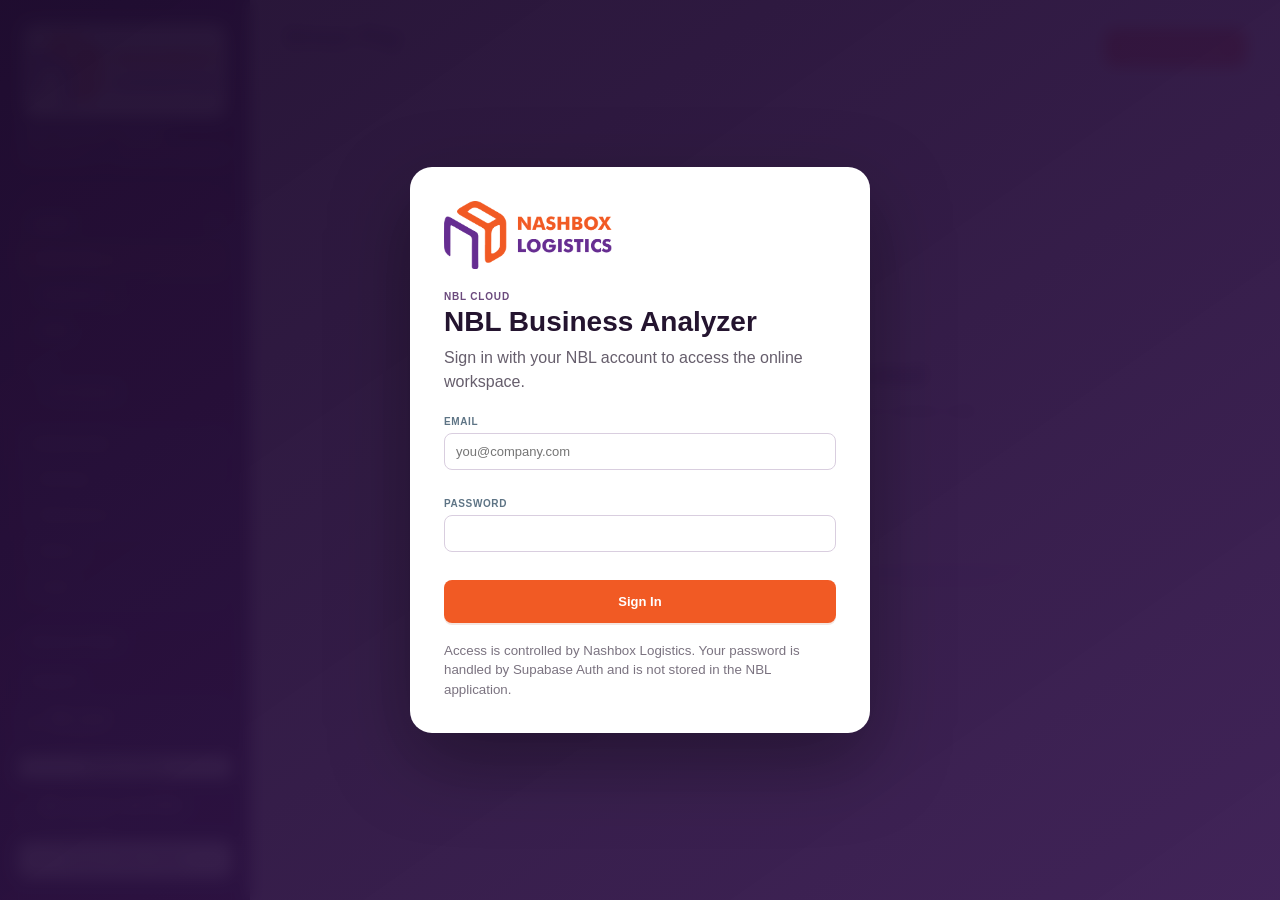
==== NBL Business Analyzer.app/Contents/Resources/App/index.html @ 0700deb2 "Initial NBL online build" ====
<!doctype html>
<html lang="en">
<head>
  <meta charset="utf-8" />
  <meta name="viewport" content="width=device-width, initial-scale=1" />
  <title>NBL Business Analyzer</title>
  <meta name="theme-color" content="#35164E" />
  <link rel="icon" type="image/png" href="assets/nbl-favicon.png?v=64" />
  <link rel="stylesheet" href="styles.css?v=77" />
</head>
<body>

  <div class="cloud-login-overlay" id="cloudLoginOverlay">
    <div class="cloud-login-card">
      <img class="cloud-login-logo" src="assets/nashbox-logistics-logo.png?v=45" alt="Nashbox Logistics">
      <span class="eyebrow">NBL Cloud</span>
      <h1>NBL Business Analyzer</h1>
      <p>Sign in with your NBL account to access the online workspace.</p>
      <form id="cloudLoginForm">
        <div class="form-field"><label>Email</label><input id="cloudLoginEmail" type="email" autocomplete="username" required placeholder="you@company.com"></div>
        <div class="form-field"><label>Password</label><input id="cloudLoginPassword" type="password" autocomplete="current-password" required></div>
        <div class="cloud-login-error hidden" id="cloudLoginError"></div>
        <button class="button primary big full" id="cloudLoginBtn" type="submit">Sign In</button>
      </form>
      <small>Access is controlled by Nashbox Logistics. Your password is handled by Supabase Auth and is not stored in the NBL application.</small>
    </div>
  </div>
  <div class="app-shell">
    <aside class="sidebar">
      <div class="brand">
        <img class="nbl-logo" src="assets/nashbox-logistics-logo.png?v=45" alt="Nashbox Logistics">
        <div class="app-name">NBL Business Analyzer</div>
        <div class="app-version">Version 77 &bull; Online Bridge</div>
      </div>
      <nav class="sidebar-nav">
        <div class="nav-group" data-nav-group="admin">
          <button type="button" class="nav-group-toggle" aria-expanded="true"><span class="nav-group-title">Admin</span><span class="nav-group-chevron" aria-hidden="true">▾</span></button>
          <div class="nav-group-items">
            <button class="nav-btn nav-btn-child active protected-nav" data-screen="drivers">Driver Pay <em class="nav-lock">🔒</em></button>
            <button class="nav-btn nav-btn-child protected-nav" data-screen="summary">Settlement <em class="nav-lock">🔒</em></button>
            <button class="nav-btn nav-btn-child" data-screen="ivmr">IVMR</button>
            <div class="nav-subgroup">
              <div class="nav-subgroup-label">HR</div>
              <button class="nav-btn nav-btn-grandchild" data-screen="hr">Recruitment</button>
            </div>
          </div>
        </div>

        <div class="nav-group" data-nav-group="operations">
          <button type="button" class="nav-group-toggle" aria-expanded="true"><span class="nav-group-title">Operations</span><span class="nav-group-chevron" aria-hidden="true">▾</span></button>
          <div class="nav-group-items">
            <button class="nav-btn nav-btn-child" data-screen="meetings">Meetings</button>
            <button class="nav-btn nav-btn-child" data-screen="maintenance">Maintenance</button>
            <button class="nav-btn nav-btn-child" data-screen="motive">Motive</button>
            <button class="nav-btn nav-btn-child" data-screen="audit">Audit</button>
          </div>
        </div>

        <div class="nav-standalone">
          <button class="nav-btn" data-screen="revenue">Revenue Finder</button>
          <button class="nav-btn" data-screen="dispatch">Dispatch</button>
        </div>
      </nav>
      <div class="sidebar-bottom">

        <div class="cloud-status" id="cloudStatus"><span class="cloud-dot"></span><div><strong>NBL Cloud</strong><small>Checking session…</small></div></div>
        <button class="primary full" id="cloudSyncBtn" type="button">Cloud Sync</button>
        <button class="secondary full subtle hidden" id="cloudSignOutBtn" type="button">Sign Out</button>
        <div class="folder-status" id="folderStatus"><span class="dot"></span><div><strong>NBL business data folder</strong><small>Not selected</small></div></div>
        <button class="secondary full" id="chooseFolderBtn">Choose Data Folder</button>
        <button class="secondary full subtle" id="refreshFolderBtn" disabled>Refresh Statements</button>
        <div class="finance-lock-status locked" id="financeLockStatus"><span class="lock-dot"></span><div><strong>Finance Access</strong><small>Locked</small></div></div>
        <button class="secondary full finance-lock-btn" id="financeSecurityBtn">Finance Security</button>
      </div>
    </aside>

    <main>
      <header class="topbar">
        <div>
          <h1 id="pageTitle">Driver Pay</h1>
          <p id="fileMeta">Choose your NBL business data folder to begin.</p>
        </div>
        <div class="actions">
          <label class="button primary file-button">Upload Statement<input id="fileInput" type="file" accept=".csv,text/csv" hidden></label>
          <button class="button secondary" id="saveBtn" disabled>Save Report</button>
          <button class="button dark" id="exportBtn" disabled>Export Excel</button>
        </div>
      </header>

      <section class="content">
        <div id="alertArea"></div>
        <div id="emptyState" class="empty-state">
          <div class="upload-icon">↥</div>
          <h2>Connect your NBL workspace</h2>
          <p id="emptyStateText">Sign in to NBL Cloud for the shared online workspace. You can also connect your existing local NBL data folder for migration, backup, and local report storage.</p>
          <div class="empty-actions">
            <button class="button secondary big" id="emptyChooseFolderBtn">Choose Data Folder</button>
            <label class="button primary file-button big">Upload Settlement CSV<input type="file" id="emptyFileInput" accept=".csv,text/csv" hidden></label>
          </div>
        </div>

        <div id="financeLockedState" class="finance-locked-state hidden">
          <div class="finance-lock-card">
            <div class="finance-lock-icon">🔒</div>
            <h2>Finance modules are locked</h2>
            <p>Driver Pay and Settlement require your finance access code or device authentication.</p>
            <button class="button primary big" id="unlockFinanceBtn">Unlock Finance</button>
          </div>
        </div>

        <div id="driversScreen" class="screen hidden">
          <div class="date-selector-bar">
            <div class="selector-field"><label>Pay Date</label><select id="payDateSelect"></select></div>
            <div class="selector-field"><label>Settlement Date</label><select id="driverSettlementDateSelect"></select></div>
            <div class="statement-source"><span>Statement</span><strong id="selectedStatementSource">—</strong></div>
          </div>

          <div class="payroll-toolbar">
            <div>
              <span class="eyebrow">Payroll Configuration</span>
              <h2>Flexible Driver Payroll</h2>
              <p>Each driver can use a day rate, mileage + D&H, or hybrid pay plan. Weekly minimums and pay-period adjustments are applied per driver.</p>
            </div>
            <div class="payroll-toolbar-actions"><button class="button secondary" id="refreshHosWorkDaysBtn" type="button">Refresh Workdays from Motive</button><button class="button secondary" id="managePayProfilesBtn" type="button">Manage Pay Profiles</button><small id="payrollHosStatus" class="payroll-hos-status">Motive HOS workdays not loaded for this pay period.</small></div>
          </div>
          <div class="rate-panel payroll-default-rates dynamic-dh-rate-panel">
            <div class="mileage-default-field"><label>Default pay per mile</label><div class="input-prefix"><span>$</span><input id="mileageRate" type="number" step="0.01" value="0.65"></div></div>
            <div class="dh-mapping-panel">
              <div class="dh-mapping-heading"><div><label>D&amp;H payout mapping</label><p>The app detects the actual D&amp;H values in the selected settlement. Assign the driver payout for each value.</p></div><button class="button secondary" id="saveDhMappingsBtn" type="button">Save D&amp;H Payouts</button></div>
              <div id="dhValueMappings" class="dh-value-mappings"></div>
            </div>
            <input id="singleRate" type="hidden" value="8.00"><input id="doubleRate" type="hidden" value="15.00">
          </div>
          <div class="panel payroll-overview-panel">
            <div class="panel-heading"><div><h2>Driver Payroll</h2><p>Drivers are grouped by pay method. Open or close either group using the dropdown header.</p></div><div class="total-pay"><span>Total Driver Pay</span><strong id="totalDriverPay">$0.00</strong></div></div>
            <div class="payroll-group-list" id="driverPayrollGroups"></div>
          </div>
        </div>

        <div id="summaryScreen" class="screen hidden">
          <div class="settlement-tab-bar" role="tablist" aria-label="Settlement module views">
            <button type="button" class="settlement-tab active" id="settlementSummaryTab" data-settlement-tab="summary">Settlement Summary</button>
            <button type="button" class="settlement-tab" id="settlementAnalysisTab" data-settlement-tab="analysis">Settlement Analysis</button>
          </div>

          <div id="settlementSummaryPanel" class="settlement-subpanel">
            <div class="latest-summary-heading">
              <div>
                <span>Most Recent Settlement</span>
                <h2 id="latestSettlementDate">—</h2>
                <p id="latestStatementSource">—</p>
              </div>
            </div>
            <div class="summary-grid" id="summaryCards"></div>
            <div class="panel latest-detail-panel">
              <div class="panel-heading"><div><h2>Most Recent Statement Metrics</h2><p>Automatically pulled from the newest settlement statement in the Statements folder.</p></div></div>
              <div class="latest-detail-grid" id="latestDetailGrid"></div>
            </div>
            <div class="panel settlement-history-panel">
              <div class="panel-heading"><div><h2>Settlement History</h2><p>All settlement statements currently stored in your NBL business data folder.</p></div><div class="history-count" id="historyCount">0 statements</div></div>
              <div class="table-wrap"><table id="settlementHistoryTable" class="summary-history-table"><thead></thead><tbody></tbody></table></div>
            </div>
          </div>

          <div id="settlementAnalysisPanel" class="settlement-subpanel hidden">
            <div class="settlement-analysis-toolbar">
              <div>
                <span class="eyebrow">Deeper Settlement Analysis</span>
                <h2>Mileage Breakdown</h2>
                <p>Review linehaul miles by tractor domicile and spot miles by client for a selected settlement week.</p>
              </div>
              <div class="selector-field settlement-analysis-date"><label>Settlement Date</label><select id="settlementAnalysisDateSelect"></select></div>
            </div>

            <div class="summary-grid settlement-analysis-cards" id="settlementAnalysisCards"></div>
            <div id="settlementAnalysisNotice" class="settlement-analysis-notice hidden"></div>

            <div class="settlement-analysis-grid">
              <div class="panel settlement-analysis-panel">
                <div class="panel-heading"><div><h2>Linehaul Miles by Domicile</h2><p>Domicile is matched from the tractor master. If a tractor has no master domicile, the settlement domicile/category value is used when available.</p></div><div class="history-count" id="linehaulDomicileCount">0 domiciles</div></div>
                <div id="linehaulDomicileBars" class="analysis-bars"></div>
                <div class="table-wrap"><table id="linehaulDomicileTable" class="analysis-table"><thead></thead><tbody></tbody><tfoot></tfoot></table></div>
              </div>

              <div class="panel settlement-analysis-panel">
                <div class="panel-heading"><div><h2>Spot Miles by Client</h2><p>Spot activity is grouped by the customer/spot name carried in the settlement statement.</p></div><div class="history-count" id="spotClientCount">0 clients</div></div>
                <div id="spotClientBars" class="analysis-bars"></div>
                <div class="table-wrap"><table id="spotClientTable" class="analysis-table"><thead></thead><tbody></tbody><tfoot></tfoot></table></div>
              </div>
            </div>
          </div>
        </div>

        <div id="maintenanceScreen" class="screen hidden">
          <div class="maintenance-toolbar">
            <div>
              <span class="eyebrow">Fleet Maintenance</span>
              <h2>Preventive Maintenance Planner</h2>
              <p>Weekly mileage is calculated from the settlement statements in your data folder. Motive mileage provides the odometer baseline.</p>
            </div>
            <div class="maintenance-actions">
              <label class="button secondary file-button">Import Tractor Spreadsheet<input id="tractorImportInput" type="file" accept=".xlsx,.csv,application/vnd.openxmlformats-officedocument.spreadsheetml.sheet,text/csv" hidden></label>
              <button class="button secondary" id="downloadTractorTemplateBtn">Download Import Template</button>
              <button class="button secondary" id="addTractorBtn">+ Add Tractor</button>
              <button class="button primary" id="recordMaintenanceBtn">Record Maintenance</button>
            </div>
          </div>

          <div class="summary-grid" id="maintenanceCards"></div>

          <div class="panel maintenance-status-panel">
            <div class="panel-heading">
              <div><h2>PM Status by Tractor</h2><p>PM1 interval: 25,000 miles • PM2 interval: 100,000 miles. Overdue equipment is highlighted in red.</p></div>
              <div class="history-count" id="tractorCount">0 tractors</div>
            </div>
            <div class="table-wrap">
              <table id="maintenanceStatusTable" class="maintenance-table"><thead></thead><tbody></tbody></table>
            </div>
          </div>

          <div class="panel maintenance-history-panel">
            <div class="panel-heading">
              <div><h2>Maintenance History</h2><p>PM1, PM2 and other repair work recorded for the fleet.</p></div>
              <div class="selector-field compact"><label>Tractor</label><select id="maintenanceHistoryFilter"><option value="all">All tractors</option></select></div>
            </div>
            <div class="table-wrap">
              <table id="maintenanceHistoryTable" class="maintenance-history-table"><thead></thead><tbody></tbody></table>
            </div>
          </div>

          <div class="panel mmr-panel">
            <div class="panel-heading">
              <div><h2>Monthly Maintenance Record PDFs</h2><p>Generate FedEx U.S. Monthly Maintenance Record (MGBA-355) pages from the tractor and maintenance data entered above.</p></div>
            </div>
            <div class="mmr-controls">
              <div class="form-field"><label>Maintenance Month</label><input id="mmrMonthInput" type="month"></div>
              <div class="form-field"><label>Service Provider Company</label><input id="mmrCompanyInput" value="Nashbox Logistics Inc."></div>
              <div class="form-field"><label>Authorized Officer / Business Contact</label><input id="mmrOfficerInput" placeholder="e.g. Anthony Prather"></div>
              <div class="form-field"><label>Date Completed</label><input id="mmrCompletedDateInput" type="date"></div>
            </div>
            <div class="mmr-actions">
              <button class="button primary" id="generateAllMmrBtn">Generate PDFs by Domicile</button>
              <button class="button secondary" id="downloadLastMmrBtn" disabled>Download Last Generated PDF</button>
              <span class="mmr-note">Creates one separate PDF per domicile, with one MGBA-355 page for each tractor assigned to that domicile. Individual tractor PDFs can also be generated from the PM Status table. Copies are saved under Maintenance/MMR when folder permission is available.</span>
            </div>
          </div>
        </div>

        <div id="meetingsScreen" class="screen hidden">
          <div class="meeting-toolbar">
            <div>
              <span class="eyebrow">Operations Meetings</span>
              <h2>Meeting & Inspection Tracker</h2>
              <p>Track truck inspection issues and management meeting action items in one place.</p>
            </div>
            <div class="meeting-toolbar-actions">
              <button class="button dark" id="exportMeetingsBtn" disabled>Export Meetings Excel</button>
            </div>
          </div>

          <div class="summary-grid" id="meetingCards"></div>

          <div class="panel meeting-panel">
            <div class="panel-heading">
              <div><h2>Truck Inspection Reports</h2><p>Record tractor issues found during inspections and track whether they have been addressed.</p></div>
              <div class="panel-heading-actions">
                <button class="button secondary" id="resetInspectionWidthsBtn" title="Restore the default column widths">Reset Column Widths</button>
                <button class="button primary" id="addInspectionBtn">+ Add Inspection Report</button>
              </div>
            </div>
            <div class="table-wrap">
              <table id="inspectionTable" class="meeting-table inspection-table"><thead></thead><tbody></tbody></table>
            </div>
          </div>

          <div class="panel meeting-panel management-panel">
            <div class="panel-heading">
              <div><h2>Management Meeting Items</h2><p>Track discussion topics, responsibilities, due dates and completion status.</p></div>
              <div class="panel-heading-actions">
                <button class="button secondary" id="resetManagementWidthsBtn" title="Restore the default column widths">Reset Column Widths</button>
                <button class="button primary" id="addManagementItemBtn">+ Add Meeting Item</button>
              </div>
            </div>
            <div class="table-wrap">
              <table id="managementMeetingTable" class="meeting-table management-meeting-table"><thead></thead><tbody></tbody></table>
            </div>
          </div>
        </div>

        <div id="hrScreen" class="screen hidden">
          <div class="hr-toolbar">
            <div>
              <span class="eyebrow">Admin / Human Resources</span>
              <h2>Recruitment</h2>
              <p>Manage the driver recruiting pipeline and group drivers by In Progress, Hired, Rejected, or Terminated status.</p>
            </div>
            <button class="button primary" id="addRecruitmentCandidateBtn">+ Add Candidate</button>
          </div>

          <div id="hrRecruitmentPanel" class="hr-subpanel">
            <div class="summary-grid" id="recruitmentCards"></div>
            <div class="panel hr-recruitment-panel">
              <div class="panel-heading">
                <div>
                  <h2>Recruitment Pipeline</h2>
                  <p>Drivers are grouped by Recruitment Status. Name stays frozen; click a header to sort, drag a column edge to resize, use the grip to rearrange workflow columns, or double-click a row to edit.</p>
                </div>
                <div class="hr-recruitment-controls">
                  <input id="recruitmentSearchInput" type="search" placeholder="Search candidates..." aria-label="Search recruitment candidates">
                  <select id="recruitmentStatusFilter" aria-label="Filter recruitment status">
                    <option value="">All Statuses</option>
                    <option value="In Progress">In Progress</option>
                    <option value="Hired">Hired</option>
                    <option value="Rejected">Rejected</option>
                    <option value="Terminated">Terminated</option>
                  </select>
                  <button type="button" class="button secondary" id="exportRecruitmentExcelBtn" title="Export the complete recruitment list to Excel">Export Recruitment List</button>
                  <button type="button" class="button secondary hr-reset-layout-btn" id="resetRecruitmentLayoutBtn" title="Restore the default recruitment column widths and order">Reset Columns</button>
                  <div class="history-count" id="recruitmentCandidateCount">0 candidates</div>
                </div>
              </div>
              <div class="table-wrap hr-recruitment-table-wrap">
                <table id="recruitmentTable" class="hr-recruitment-table"><thead></thead><tbody></tbody></table>
              </div>
            </div>
          </div>
        </div>

        <div id="auditScreen" class="screen hidden">
          <div class="audit-toolbar">
            <div>
              <span class="eyebrow">Technology &amp; Systems Compliance</span>
              <h2>Compliance Audit</h2>
              <p>Run the NBL compliance checklist, track findings to closure, and convert issues into Management Meeting action items.</p>
            </div>
            <button class="button primary" id="startNewAuditBtn">+ Run New Audit</button>
          </div>

          <div class="summary-grid" id="auditCards"></div>

          <div class="audit-tab-bar">
            <button class="audit-tab active" data-audit-tab="dashboard">Dashboard</button>
            <button class="audit-tab" data-audit-tab="new">Run New Audit</button>
            <button class="audit-tab" data-audit-tab="findings">Open Findings <span id="auditOpenFindingBadge">0</span></button>
            <button class="audit-tab" data-audit-tab="history">Audit History</button>
          </div>

          <div id="auditDashboardTab" class="audit-tab-panel">
            <div class="panel audit-panel">
              <div class="panel-heading">
                <div><h2>Most Recent Audit by Category</h2><p>Pass / Fail / Check results from the latest completed audit.</p></div>
                <div class="history-count" id="auditLatestMeta">No audits</div>
              </div>
              <div class="table-wrap"><table id="auditCategorySummaryTable" class="audit-table"><thead></thead><tbody></tbody></table></div>
            </div>
            <div class="panel audit-panel">
              <div class="panel-heading"><div><h2>Current Open Findings</h2><p>Issues from completed audits that still require corrective action.</p></div></div>
              <div class="table-wrap"><table id="auditDashboardFindingsTable" class="audit-table"><thead></thead><tbody></tbody></table></div>
            </div>
          </div>

          <div id="auditNewTab" class="audit-tab-panel hidden">
            <form id="auditNewForm">
              <div class="panel audit-panel audit-header-panel">
                <div class="panel-heading">
                  <div><h2>Run New Audit</h2><p>Every checklist item must be marked Pass, Fail, or Check before the audit can be saved.</p></div>
                </div>
                <div class="audit-new-header">
                  <div class="form-field"><label>Audit Date</label><input id="auditDateInput" type="date" required></div>
                  <div class="form-field"><label>Auditor</label><input id="auditAuditorInput" type="text" required placeholder="Auditor name"></div>
                </div>
              </div>
              <div id="auditChecklistContainer" class="audit-checklist"></div>
              <div class="audit-save-bar">
                <span>Fail and Check items will automatically become open findings.</span>
                <div>
                  <button type="button" class="button secondary" id="cancelAuditBtn">Cancel</button>
                  <button type="submit" class="button primary">Save Completed Audit</button>
                </div>
              </div>
            </form>
          </div>

          <div id="auditFindingsTab" class="audit-tab-panel hidden">
            <div class="panel audit-panel">
              <div class="panel-heading">
                <div><h2>Open Findings &amp; Corrective Actions</h2><p>Send any finding to Management Meeting Items, assign responsibility, and track it until closed.</p></div>
                <div class="history-count" id="auditFindingCount">0 open</div>
              </div>
              <div class="table-wrap"><table id="auditFindingsTable" class="audit-table audit-findings-table"><thead></thead><tbody></tbody></table></div>
            </div>
          </div>

          <div id="auditHistoryTab" class="audit-tab-panel hidden">
            <div class="panel audit-panel">
              <div class="panel-heading">
                <div><h2>Audit History</h2><p>One row per completed audit. Select an audit to review its full checklist and comments.</p></div>
                <div class="history-count" id="auditHistoryCount">0 audits</div>
              </div>
              <div class="table-wrap"><table id="auditHistoryTable" class="audit-table"><thead></thead><tbody></tbody></table></div>
            </div>
            <div class="panel audit-panel hidden" id="auditHistoryDetailPanel">
              <div class="panel-heading"><div><h2 id="auditHistoryDetailTitle">Audit Details</h2><p id="auditHistoryDetailMeta"></p></div></div>
              <div class="table-wrap"><table id="auditHistoryDetailTable" class="audit-table"><thead></thead><tbody></tbody></table></div>
            </div>
          </div>
        </div>

        <div id="revenueScreen" class="screen hidden">
          <div class="revenue-toolbar">
            <div>
              <span class="eyebrow">Revenue Recovery</span>
              <h2>Revenue Finder</h2>
              <p>Scans all stored settlement statements for possible broken legs and missing FedEx revenue items. Results are review flags, not confirmed billing errors.</p>
            </div>
            <div class="history-count" id="revenueScanMeta">0 statements scanned</div>
          </div>

          <div class="summary-grid" id="revenueFinderCards"></div>

          <div class="panel revenue-panel">
            <div class="panel-heading">
              <div><h2>Broken Legs</h2><p>Possible dispatch sequences that do not return to the starting station within the connected date block available in the settlement history.</p></div>
              <div class="history-count" id="brokenLegCount">0 flags</div>
            </div>
            <div class="table-wrap">
              <table id="brokenLegsTable" class="revenue-table broken-legs-table"><thead></thead><tbody></tbody></table>
            </div>
          </div>

          <div class="panel revenue-panel">
            <div class="panel-heading">
              <div><h2>Missing Fuel Supplement</h2><p>Linehaul or spot movements with a zero fuel supplement. Where possible, the tool estimates a reference rate from comparable paid movements in the stored statements.</p></div>
              <div class="history-count" id="missingFuelCount">0 flags</div>
            </div>
            <div class="table-wrap">
              <table id="missingFuelTable" class="revenue-table missing-fuel-table"><thead></thead><tbody></tbody></table>
            </div>
          </div>

          <div class="panel revenue-panel">
            <div class="panel-heading">
              <div><h2>Missing D&amp;H Payment</h2><p>Linehaul trips where the D&amp;H field is zero or blank. Expected D&amp;H is inferred from comparable paid legs when available.</p></div>
              <div class="history-count" id="missingDhCount">0 flags</div>
            </div>
            <div class="table-wrap">
              <table id="missingDhTable" class="revenue-table missing-dh-table"><thead></thead><tbody></tbody></table>
            </div>
          </div>
        </div>


        <div id="dispatchScreen" class="screen hidden">
          <div class="dispatch-toolbar">
            <div>
              <span class="eyebrow" id="dispatchLocationEyebrow">Dispatch Operations</span>
              <h2>Weekly Dispatch Revenue &amp; Coverage Planner</h2>
              <p>Plan each operating location independently, move drivers between runs, and use route economics to maximize coverage and revenue while reducing declines.</p>
            </div>
            <div class="dispatch-toolbar-actions">
              <div class="dispatch-potential" id="dispatchPotential">Best possible: —</div>
              <button class="button primary" id="optimizeDispatchBtn">Optimize Revenue &amp; Coverage</button>
              <button class="button secondary" id="addDispatchRunBtn">+ Add Run</button>
              <button class="button secondary" id="manageDispatchDriversBtn">Manage Drivers</button>
              <button class="button secondary" id="manageDispatchTractorsBtn">Manage Tractors</button>
              <button class="button secondary" id="exportDispatchExcelBtn">Export Team Schedule Excel</button>
              <button class="button dark" id="exportDispatchPdfBtn">Export Run Coverage PDF</button>
              <button class="button secondary" id="resetDispatchBtn">Reset Location Plan</button>
            </div>
          </div>

          <div class="dispatch-location-bar">
            <div class="dispatch-location-tabs" id="dispatchLocationTabs"></div>
            <div class="dispatch-location-actions">
              <button class="button secondary" id="addDispatchLocationBtn">+ Add Location</button>
              <button class="button secondary" id="editDispatchLocationBtn">Edit Location</button>
              <button class="button danger-outline" id="deleteDispatchLocationBtn">Delete Location</button>
            </div>
          </div>

          <div class="panel dispatch-plan-panel">
            <div class="dispatch-plan-heading">
              <div>
                <span class="eyebrow">Scenario Memory</span>
                <h2>Saved Dispatch Tables</h2>
                <p>Save multiple coverage configurations for this location, load any saved version back onto the planning board, and export every saved table in one team-facing PDF with one configuration per page.</p>
              </div>
              <div class="dispatch-plan-controls">
                <select id="dispatchSavedPlanSelect" aria-label="Saved dispatch table"></select>
                <button class="button primary" id="saveDispatchPlanBtn">Save Current as New</button>
                <button class="button secondary" id="loadDispatchPlanBtn">Load</button>
                <button class="button secondary" id="updateDispatchPlanBtn">Update Saved</button>
                <button class="button secondary" id="renameDispatchPlanBtn">Rename</button>
                <button class="button danger-outline" id="deleteDispatchPlanBtn">Delete</button>
                <button class="button dark" id="exportAllDispatchPlansPdfBtn">Export All Plans PDF</button>
              </div>
            </div>
            <div class="dispatch-plan-meta" id="dispatchPlanMeta">No saved dispatch tables yet.</div>
          </div>

          <div class="summary-grid dispatch-summary-grid" id="dispatchCards"></div>

          <div class="panel dispatch-driver-panel">
            <div class="panel-heading">
              <div><h2 id="dispatchDriverPanelTitle">Drivers Assigned to This Location</h2><p>Only drivers assigned to the selected dispatch location appear in this pool. Use <strong>Manage Drivers</strong> to import drivers from settlement statements, add new drivers, or move drivers between locations.</p></div>
              <div class="dispatch-save-state" id="dispatchSaveState">Saved locally</div>
            </div>
            <div class="dispatch-driver-pool" id="dispatchDriverPool"></div>
          </div>

          <div class="panel dispatch-tractor-panel">
            <div class="panel-heading">
              <div><h2 id="dispatchTractorPanelTitle">Tractors Assigned to This Location</h2><p>Tractors are pulled from Motive and assigned to a dispatch location for weekly capacity planning. Use <strong>Manage Tractors</strong> to add Motive tractors or move them between locations.</p></div>
              <div class="dispatch-motive-state" id="dispatchMotiveState">Motive fleet: —</div>
            </div>
            <div class="dispatch-tractor-pool" id="dispatchTractorPool"></div>
          </div>

          <div class="panel dispatch-board-panel">
            <div class="panel-heading">
              <div><h2>Run Coverage Chart</h2><p>Runs shown here belong to the selected location. Use <strong>Add Run</strong> or <strong>Edit Run</strong> to manage the location's route list and economics.</p></div>
              <div class="dispatch-legend"><span><i class="legend-dot covered"></i> Covered</span><span><i class="legend-dot open"></i> Open</span><span><i class="legend-dot primary"></i> Primary assignment</span></div>
            </div>
            <div class="dispatch-board-wrap">
              <div class="dispatch-board" id="dispatchBoard"></div>
            </div>
          </div>

          <div class="panel dispatch-economics-panel">
            <div class="panel-heading">
              <div><h2>Route Economics</h2><p>Revenue is calculated from miles per run × pay per mile × covered days. Lost revenue represents scheduled run-days that are currently uncovered.</p></div>
            </div>
            <div class="table-wrap">
              <table id="dispatchEconomicsTable" class="dispatch-economics-table"><thead></thead><tbody></tbody></table>
            </div>
            <div class="dispatch-driver-economics-heading"><h3>Driver Pay &amp; Utilization</h3><p>Weekly pay is entered per driver. Assigned days and route revenue reflect the selected location, while schedule conflicts are checked across all locations.</p></div>
            <div class="table-wrap">
              <table id="dispatchDriverEconomicsTable" class="dispatch-economics-table"><thead></thead><tbody></tbody></table>
            </div>
          </div>

          <div class="panel dispatch-gaps-panel">
            <div class="panel-heading">
              <div><h2>Coverage Gaps by Day</h2><p>See where additional driver coverage is still required at the selected location.</p></div>
            </div>
            <div class="dispatch-gap-strip" id="dispatchGapStrip"></div>
          </div>

          <div class="panel dispatch-opportunity-panel">
            <div class="panel-heading">
              <div><h2>Revenue Opportunities / Decline Risk</h2><p>Open run-days are ranked by potential daily revenue so the highest-value coverage gaps are easiest to address first.</p></div>
            </div>
            <div class="dispatch-opportunity-list" id="dispatchOpportunityList"></div>
          </div>
        </div>

        <div id="ivmrScreen" class="screen hidden">
          <div class="ivmr-toolbar">
            <div>
              <span class="eyebrow">Mileage Compliance</span>
              <h2>Individual Vehicle Mileage Records (IVMR)</h2>
              <p>Pull Motive IFTA mileage for a reporting period, rebuild the same stop/state segment structure used in the supplied Mileage Reports, populate Origin / Destination from the IVMR location master, reconstruct Highway / Route Traveled from dense Motive history, and generate a FedEx Ground FL-001 IVMR PDF for each tractor.</p>
            </div>
            <div class="ivmr-toolbar-actions">
              <button class="button primary" id="loadIvmrBtn">Load Motive IFTA Data</button>
              <button class="button secondary" id="buildIvmrRoutesBtn" disabled>Build Routes from Motive History</button>
              <button class="button secondary" id="manageIvmrLocationsBtn">Manage IVMR Locations</button>
              <button class="button secondary hidden" id="cancelIvmrRoutesBtn">Stop Route Build</button>
              <button class="button dark" id="exportAllIvmrBtn" disabled>Export All Tractor PDFs</button>
            </div>
          </div>

          <div class="panel ivmr-filter-panel">
            <div class="ivmr-filter-grid ivmr-filter-grid-v21">
              <div class="form-field"><label>Reporting Start Date</label><input id="ivmrStartDate" type="date"></div>
              <div class="form-field"><label>Reporting End Date</label><input id="ivmrEndDate" type="date"></div>
              <div class="form-field"><label>Tractor Detail Filter</label><select id="ivmrTractorFilter"><option value="all">All tractors</option></select></div>
              <div class="form-field"><label>IC/ISP Entity Name</label><input id="ivmrEntityName" type="text" value="Nashbox Logistics Inc."></div>
              <div class="form-field"><label>IC/ISP Entity Number</label><input id="ivmrEntityNumber" type="text" placeholder="Enter entity number"></div>
              <div class="ivmr-source-note" id="ivmrSourceNote">Connect Motive and choose a reporting period to load IFTA mileage. NBL converts the underlying IFTA fragments into Mileage Report-style segments and fills the last two FL-001 columns from the location master and Motive history.</div>
            </div>
          </div>

          <div class="panel ivmr-location-panel" id="ivmrLocationPanel">
            <div class="panel-heading">
              <div><h2>Origin / Destination Location Master</h2><p>Recognized FedEx spot, facility and city locations used to populate the FL-001 Origin / Destination / City Spot Number / City column. GPS proximity is checked first; Motive location descriptions are a secondary match.</p></div>
              <div class="row-actions"><span class="history-count" id="ivmrLocationCount">0 locations</span><button class="button primary compact" id="addIvmrLocationBtn">Add Location</button></div>
            </div>
            <div class="table-wrap"><table id="ivmrLocationTable" class="ivmr-detail-table"><thead></thead><tbody></tbody></table></div>
          </div>

          <div class="panel ivmr-history-test-panel">
            <div class="panel-heading">
              <div>
                <span class="eyebrow">Diagnostic</span>
                <h2>Motive Tractor History Test</h2>
                <p>Inspect vehicle history before rebuilding Highway / Route Traveled.</p>
              </div>
              <div class="history-count" id="ivmrHistoryTestStatus">Not run</div>
            </div>
            <div class="ivmr-history-test-controls">
              <div class="form-field"><label>Tractor Number</label><input id="ivmrHistoryTractor" type="text" value=""></div>
              <div class="form-field"><label>History Start Date</label><input id="ivmrHistoryStart" type="date" value="2026-09-01"></div>
              <div class="form-field"><label>History End Date</label><input id="ivmrHistoryEnd" type="date" value="2026-09-11"></div>
              <div class="ivmr-history-test-actions">
                <button class="button primary" id="runIvmrHistoryTestBtn">Run Motive History Test</button>
                <button class="button secondary" id="downloadIvmrHistoryJsonBtn" disabled>Download Diagnostic JSON</button>
              </div>
            </div>
            <div class="ivmr-history-test-note" id="ivmrHistoryTestNote">This does not change IVMR data. It only reads Motive history and shows what NBL actually receives.</div>
            <div class="summary-grid ivmr-history-summary" id="ivmrHistoryCards"></div>
            <div class="ivmr-history-results hidden" id="ivmrHistoryResults">
              <div class="panel-heading compact"><div><h3>History by Date</h3><p>Point count, odometer movement, approximate GPS distance and first/last Motive locations.</p></div></div>
              <div class="table-wrap"><table id="ivmrHistoryDayTable" class="ivmr-detail-table"><thead></thead><tbody></tbody></table></div>
              <div class="panel-heading compact ivmr-history-raw-heading"><div><h3>Driving Period Fallback</h3><p>If Motive rejects breadcrumb history, this uses Motive driving periods to verify actual tractor movement, origin, destination and distance for the same date range.</p></div></div>
              <div class="table-wrap"><table id="ivmrDrivingPeriodsTable" class="ivmr-detail-table"><thead></thead><tbody></tbody></table></div>
              <div class="panel-heading compact ivmr-history-raw-heading"><div><h3>Raw Motive Sample</h3><p>A sample spread across the requested period so we can verify timestamp, coordinates, speed, odometer, type and any Motive description.</p></div></div>
              <div class="table-wrap"><table id="ivmrHistoryRawTable" class="ivmr-detail-table"><thead></thead><tbody></tbody></table></div>
            </div>
          </div>

          <div id="ivmrRouteProgress" class="panel ivmr-route-progress hidden"></div>

          <div class="summary-grid" id="ivmrCards"></div>

          <div class="panel ivmr-fleet-panel">
            <div class="panel-heading">
              <div><h2>IVMR by Tractor</h2><p>One row per tractor with beginning/ending odometer, total IVMR miles and mileage by jurisdiction. Use the PDF button to generate an individual tractor report on the FedEx Ground FL-001 form.</p></div>
              <div class="history-count" id="ivmrTractorCount">0 tractors</div>
            </div>
            <div class="table-wrap">
              <table id="ivmrTractorTable" class="ivmr-table"><thead></thead><tbody></tbody></table>
            </div>
          </div>

          <div class="panel ivmr-detail-panel">
            <div class="panel-heading">
              <div><h2>Mileage Report Segment Detail</h2><p>Mileage Report-style segment rows built from the underlying Motive IFTA fragments, with the same Origin / Destination and Highway / Route fields used on the FL-001 form.</p></div>
              <div class="history-count" id="ivmrTripCount">0 rows</div>
            </div>
            <div class="table-wrap">
              <table id="ivmrDetailTable" class="ivmr-detail-table"><thead></thead><tbody></tbody></table>
            </div>
          </div>

          <div class="panel ivmr-domicile-panel">
            <div class="panel-heading">
              <div><h2>Domicile Validation</h2><p>Every tractor must exist in the tractor master and have a domicile before its final IVMR PDF can be exported.</p></div>
              <div class="history-count" id="ivmrMissingDomicileCount">0 missing</div>
            </div>
            <div class="table-wrap">
              <table id="ivmrDomicileTable" class="ivmr-domicile-table"><thead></thead><tbody></tbody></table>
            </div>
          </div>
        </div>

        <div id="motiveScreen" class="screen hidden">
          <div class="motive-toolbar">
            <div>
              <span class="eyebrow">Fleet Integration</span>
              <h2>Motive Connection</h2>
              <p>Connect NBL Business Analyzer to Motive to view fleet data and update maintenance odometers from Motive readings.</p>
            </div>
            <div class="motive-toolbar-actions">
              <button class="button secondary" id="testMotiveBtn" disabled>Test Connection</button>
              <button class="button primary" id="refreshMotiveBtn" disabled>Refresh Motive Fleet</button>
            </div>
          </div>

          <div class="summary-grid" id="motiveCards"></div>

          <div class="panel motive-connection-panel">
            <div class="panel-heading">
              <div><h2>API Connection</h2><p>The API key is stored on this computer by the local launcher and is never written into the NBL data folder.</p></div>
              <span class="status-pill baseline" id="motiveConnectionPill">Not Connected</span>
            </div>
            <div class="motive-connect-grid">
              <div class="form-field motive-key-field"><label>Motive API Key</label><input id="motiveApiKeyInput" type="password" autocomplete="off" placeholder="Paste a Motive API key"></div>
              <div class="motive-connect-actions">
                <button class="button primary" id="saveMotiveKeyBtn">Save &amp; Test</button>
                <button class="button secondary" id="disconnectMotiveBtn" disabled>Disconnect</button>
              </div>
            </div>
            <div class="motive-security-note" id="motiveBackendNote">Use the included <strong>Start NBL Business Analyzer</strong> launcher for Motive integration.</div>
            <div class="motive-test-results" id="motiveTestResults"></div>
          </div>

          <div class="panel motive-fleet-panel">
            <div class="panel-heading">
              <div><h2>Motive Fleet</h2><p>Current or last-known Motive readings. True odometer is preferred when Motive provides it.</p></div>
              <div class="motive-fleet-actions">
                <span class="history-count" id="motiveFleetCount">0 vehicles</span>
                <button class="button dark" id="syncMotiveMaintenanceBtn" disabled>Update Maintenance Odometers</button>
              </div>
            </div>
            <div class="table-wrap">
              <table id="motiveFleetTable" class="motive-table"><thead></thead><tbody></tbody></table>
            </div>
          </div>
        </div>

      </section>
    </main>
  </div>



  <div class="modal-backdrop hidden" id="ivmrLocationModal">
    <div class="modal-card wide">
      <div class="modal-heading"><div><span class="eyebrow">IVMR Location Master</span><h2 id="ivmrLocationModalTitle">Add Location</h2></div><button class="icon-btn" data-close-modal="ivmrLocationModal">×</button></div>
      <form id="ivmrLocationForm">
        <input type="hidden" id="ivmrLocationEditId">
        <div class="form-grid two">
          <div class="form-field"><label>Spot / Location Name</label><input id="ivmrLocationSpotInput" placeholder="e.g. 419 or HUNTINGBURG EXPRESS"></div>
          <div class="form-field"><label>City</label><input id="ivmrLocationCityInput" required placeholder="e.g. Clarksville"></div>
        </div>
        <div class="form-grid two">
          <div class="form-field"><label>State</label><input id="ivmrLocationStateInput" maxlength="2" required placeholder="TN"></div>
          <div class="form-field"><label>Match Radius (miles)</label><input id="ivmrLocationRadiusInput" type="number" min="0.5" step="0.5" value="8"></div>
        </div>
        <div class="form-grid two">
          <div class="form-field"><label>Latitude <span class="optional-label">Optional</span></label><input id="ivmrLocationLatInput" type="number" step="0.000001" placeholder="36.568700"></div>
          <div class="form-field"><label>Longitude <span class="optional-label">Optional</span></label><input id="ivmrLocationLonInput" type="number" step="0.000001" placeholder="-87.239200"></div>
        </div>
        <div class="form-field"><label>Motive Description Aliases <span class="optional-label">Optional</span></label><input id="ivmrLocationAliasesInput" placeholder="Comma-separated, e.g. Clarksville, Clarksville TN"><div class="form-note">Used only when GPS proximity does not identify a configured location.</div></div>
        <div class="form-note" id="ivmrLocationPreview">Display format: Spot / Location Name - City</div>
        <div class="modal-actions"><button type="button" class="button secondary" data-close-modal="ivmrLocationModal">Cancel</button><button type="submit" class="button primary">Save Location</button></div>
      </form>
    </div>
  </div>

  <div class="modal-backdrop hidden" id="financeSecurityModal">
    <div class="modal-card finance-security-card">
      <div class="modal-heading"><div><span class="eyebrow">Protected Modules</span><h2 id="financeSecurityTitle">Finance Access</h2></div><button class="icon-btn" data-close-modal="financeSecurityModal">×</button></div>
      <div id="financeSecuritySetup" class="finance-security-section hidden">
        <p class="security-intro">Create a 4–10 digit code to protect Driver Pay, Settlement, and full SSN reveal in HR. This code is stored only in this browser.</p>
        <form id="financeSetupForm">
          <div class="form-field"><label>Create Access Code</label><input id="financeNewCode" type="password" inputmode="numeric" pattern="[0-9]{4,10}" minlength="4" maxlength="10" autocomplete="new-password" required placeholder="4–10 digits"></div>
          <div class="form-field"><label>Confirm Access Code</label><input id="financeConfirmCode" type="password" inputmode="numeric" pattern="[0-9]{4,10}" minlength="4" maxlength="10" autocomplete="new-password" required placeholder="Re-enter code"></div>
          <div class="security-error hidden" id="financeSetupError"></div>
          <div class="modal-actions"><button type="submit" class="button primary">Set Access Code</button></div>
        </form>
      </div>
      <div id="financeSecurityUnlock" class="finance-security-section hidden">
        <p class="security-intro">Enter your finance access code to open Driver Pay and Settlement. The same code is also used to reveal full SSNs in HR.</p>
        <form id="financeUnlockForm">
          <div class="form-field"><label>Access Code</label><input id="financeUnlockCode" type="password" inputmode="numeric" maxlength="10" autocomplete="current-password" required placeholder="Enter code"></div>
          <div class="security-error hidden" id="financeUnlockError"></div>
          <div class="finance-unlock-actions">
            <button type="submit" class="button primary">Unlock</button>
            <button type="button" class="button secondary hidden" id="deviceUnlockBtn">Use Touch ID / Windows Hello</button>
          </div>
        </form>
      </div>
      <div id="financeSecurityManage" class="finance-security-section hidden">
        <div class="security-status-row"><span class="status-pill yes">Unlocked</span><span>Driver Pay and Settlement are available. The same access code protects full SSN reveal in HR.</span></div>
        <div class="security-manage-actions">
          <button class="button dark" id="lockFinanceNowBtn" type="button">Lock Finance Now</button>
          <button class="button secondary" id="changeFinanceCodeBtn" type="button">Change Access Code</button>
          <button class="button secondary" id="enableDeviceUnlockBtn" type="button">Enable Device Unlock</button>
        </div>
        <p class="security-device-note" id="deviceUnlockNote"></p>
      </div>
      <div class="security-footnote">This is an app-level privacy lock. The underlying files in your selected local data folder are not encrypted by this feature.</div>
    </div>
  </div>

  <div class="modal-backdrop hidden" id="ssnAccessModal">
    <div class="modal-card finance-security-card">
      <div class="modal-heading"><div><span class="eyebrow">Protected HR Data</span><h2>Reveal Full SSN</h2></div><button class="icon-btn" data-close-modal="ssnAccessModal">×</button></div>
      <p class="security-intro">Enter the same Finance Access Code used for Driver Pay and Settlement.</p>
      <form id="ssnAccessForm">
        <div class="form-field"><label>Finance Access Code</label><input id="ssnAccessCode" type="password" inputmode="numeric" maxlength="10" autocomplete="current-password" required placeholder="Enter code"></div>
        <div class="security-error hidden" id="ssnAccessError"></div>
        <div class="modal-actions"><button type="button" class="button secondary" data-close-modal="ssnAccessModal">Cancel</button><button type="submit" class="button primary">Reveal SSN</button></div>
      </form>
    </div>
  </div>

  <div class="modal-backdrop hidden" id="dispatchScheduleModal">
    <div class="modal-card">
      <div class="modal-heading"><div><span class="eyebrow">Dispatch Driver</span><h2 id="dispatchScheduleModalTitle">Edit Driver Schedule / Pay</h2></div><button class="icon-btn" data-close-modal="dispatchScheduleModal">×</button></div>
      <form id="dispatchScheduleForm">
        <input type="hidden" id="dispatchScheduleDriverId">
        <div class="form-field"><label>Driver</label><input id="dispatchScheduleDriverName" type="text" readonly></div>
        <div class="form-grid two">
          <div class="form-field"><label>FedEx ID <span class="optional-label">Optional</span></label><input id="dispatchDriverFedexIdInput" type="text" inputmode="numeric" placeholder="Optional driver ID"></div>
          <div class="form-field"><label>Dispatch Location</label><select id="dispatchDriverLocationInput" required></select></div>
        </div>
        <div class="form-field"><label>Driver Pay Per Week <span class="optional-label">Optional</span></label><input id="dispatchDriverWeeklyPayInput" type="number" min="0" step="0.01" placeholder="e.g. 1200"></div>
        <div class="form-field"><label>Available Workdays</label>
          <div class="dispatch-day-checkboxes" id="dispatchScheduleDays">
            <label><input type="checkbox" value="0"> Sun</label>
            <label><input type="checkbox" value="1"> Mon</label>
            <label><input type="checkbox" value="2"> Tue</label>
            <label><input type="checkbox" value="3"> Wed</label>
            <label><input type="checkbox" value="4"> Thu</label>
            <label><input type="checkbox" value="5"> Fri</label>
            <label><input type="checkbox" value="6"> Sat</label>
          </div>
        </div>
        <div class="form-note">Changing availability does not remove existing assignments. If the new schedule conflicts with assignments already on the chart, NBL Business Analyzer will warn you and let you decide whether to keep them.</div>
        <div class="modal-actions"><button type="button" class="button secondary" data-close-modal="dispatchScheduleModal">Cancel</button><button type="submit" class="button primary">Save Driver</button></div>
      </form>
    </div>
  </div>

  <div class="modal-backdrop hidden" id="recruitmentCandidateModal">
    <div class="modal-card extra-wide">
      <div class="modal-heading"><div><span class="eyebrow">HR Recruitment</span><h2 id="recruitmentCandidateModalTitle">Add Candidate</h2></div><button class="icon-btn" data-close-modal="recruitmentCandidateModal">×</button></div>
      <form id="recruitmentCandidateForm">
        <input type="hidden" id="recruitmentCandidateId">
        <div class="hr-application-upload" id="recruitmentApplicationUploadPanel">
          <div class="hr-application-upload-copy">
            <strong id="recruitmentApplicationUploadTitle">Import Candidate Application</strong>
            <span id="recruitmentApplicationUploadHelp">Upload a FedEx / First Advantage application PDF and NBL will prefill every supported field it can read. You can review or change anything before saving.</span>
          </div>
          <label class="button secondary hr-application-file-button" id="recruitmentApplicationPdfButton" for="recruitmentApplicationPdfInput">Choose PDF</label>
          <input id="recruitmentApplicationPdfInput" class="hr-hidden-file-input" type="file" accept="application/pdf,.pdf">
          <div class="hr-application-parse-status" id="recruitmentApplicationParseStatus">No application selected.</div>
        </div>
        <div class="form-grid three">
          <div class="form-field"><label>Name</label><input id="recruitmentNameInput" type="text" required placeholder="Candidate name"></div>
          <div class="form-field"><label>Email</label><input id="recruitmentEmailInput" type="email" placeholder="name@example.com"></div>
          <div class="form-field"><label>Phone</label><input id="recruitmentPhoneInput" type="tel" placeholder="Phone number"></div>
        </div>
        <div class="hr-profile-fields-heading"><strong>Driver Profile Details</strong><span>These fields are stored in the candidate profile and do not appear as Recruitment table columns.</span></div>
        <div class="form-grid three">
          <div class="form-field"><label>Date of Birth</label><input id="recruitmentDobInput" type="date"></div>
          <div class="form-field"><label>CDL Number</label><input id="recruitmentCdlNumberInput" type="text" placeholder="Commercial driver's license number"></div>
          <div class="form-field"><label>CDL Issuing State</label><input id="recruitmentCdlIssuingStateInput" type="text" maxlength="32" placeholder="e.g. TN or South Carolina"></div>
        </div>
        <div class="form-grid two">
          <div class="form-field"><label>CDL Expiry</label><input id="recruitmentCdlExpiryInput" type="date"></div>
          <div class="form-field"><label>SSN</label><div class="hr-ssn-control"><input id="recruitmentSsnInput" type="text" inputmode="numeric" autocomplete="off" maxlength="11" placeholder="XXX-XX-1234"><button type="button" class="button secondary hr-ssn-reveal-btn" id="recruitmentSsnRevealBtn" disabled>Reveal</button></div><div class="hr-field-help">Masked by default. Reveal uses the same Finance Access Code as Driver Pay and Settlement. Older records that only stored the last four digits can be securely updated after unlocking.</div></div>
        </div>
        <div class="form-grid three">
          <div class="form-field"><label>Location / Domicile</label><input id="recruitmentDomicileInput" type="text" placeholder="Nashville, Spartanburg, etc."></div>
          <div class="form-field"><label>FedEx ID <span class="optional-label">Optional until assigned</span></label><input id="recruitmentFedexIdInput" type="text" placeholder="FedEx ID"></div>
          <div class="form-field"><label>Date Added</label><input id="recruitmentDateAddedInput" type="date" required></div>
        </div>
        <div class="form-grid three">
          <div class="form-field"><label>Shift</label><select id="recruitmentShiftInput"><option value="Day">Day</option><option value="Night">Night</option></select></div>
          <div class="form-field"><label>Type</label><select id="recruitmentTypeInput"><option value="Full Time">Full Time</option><option value="Part Time">Part Time</option></select></div>
          <div class="form-field"><label>Doubles</label><select id="recruitmentDoublesInput"><option value="No">No</option><option value="Yes">Yes</option></select></div>
        </div>
        <div class="form-grid three">
          <div class="form-field"><label>Recruitment Status</label><select id="recruitmentStatusInput"><option value="In Progress">In Progress</option><option value="Hired">Hired</option><option value="Rejected">Rejected</option><option value="Terminated">Terminated</option></select></div>
          <div class="form-field"><label>Screening Interview</label><input id="recruitmentScreeningInterviewInput" type="date"></div>
          <div class="form-field"><label>FADV Status</label><select id="recruitmentFadvStatusInput"><option value="In Progress">In Progress</option><option value="Complete">Complete</option><option value="Stuck">Stuck</option></select></div>
        </div>
        <div class="form-grid two">
          <div class="form-field"><label>Ops Interview</label><input id="recruitmentOpsInterviewInput" type="date"></div>
        </div>
        <div class="form-field"><label>Notes</label><textarea id="recruitmentNotesInput" placeholder="Add recruitment notes, follow-up details, concerns, or other information"></textarea></div>
        <div class="form-grid two">
          <div class="form-field"><label>Equipment Fam</label><select id="recruitmentEquipmentFamInput"><option value="No">No</option><option value="Sent">Sent</option><option value="Yes">Yes</option></select></div>
          <div class="form-field"><label>Road Test</label><select id="recruitmentRoadTestInput"><option value="Not Scheduled">Not Scheduled</option><option value="Scheduled">Scheduled</option><option value="Pass">Pass</option><option value="Fail">Fail</option></select></div>
        </div>
        <div class="form-grid two">
          <div class="form-field"><label>Drug Test</label><select id="recruitmentDrugTestInput"><option value="Not Taken">Not Taken</option><option value="Taken">Taken</option><option value="Pass">Pass</option><option value="Fail">Fail</option></select></div>
          <div class="form-field"><label>Offer Letter</label><select id="recruitmentOfferLetterInput"><option value="Not Sent">Not Sent</option><option value="Sent">Sent</option><option value="Accepted">Accepted</option><option value="Declined">Declined</option></select></div>
        </div>
        <div class="form-grid two">
          <div class="form-field"><label>Start Date</label><input id="recruitmentStartDateInput" type="date"></div>
          <div class="form-note hr-days-note">Days in Process is calculated automatically from Date Added. It stops when a driver is marked Hired, Rejected, or Terminated.</div>
        </div>
        <div class="modal-actions"><button type="button" class="button secondary" data-close-modal="recruitmentCandidateModal">Cancel</button><button type="submit" class="button primary">Save Candidate</button></div>
      </form>
    </div>
  </div>

  <div class="modal-backdrop hidden" id="recruitmentApplicationMismatchModal">
    <div class="modal-card">
      <div class="modal-heading"><div><span class="eyebrow">First Advantage Import</span><h2>Candidate Name Does Not Match</h2></div><button class="icon-btn" data-reject-recruitment-application>×</button></div>
      <p class="security-intro">The name in this PDF is different from the candidate profile you are updating. Review both names before continuing.</p>
      <div class="application-name-compare">
        <div><span>Existing Candidate</span><strong id="recruitmentMismatchExistingName">—</strong></div>
        <div><span>PDF Candidate</span><strong id="recruitmentMismatchPdfName">—</strong></div>
      </div>
      <div class="form-note" id="recruitmentMismatchFileName"></div>
      <div class="modal-actions"><button type="button" class="button secondary" data-reject-recruitment-application>Reject Upload</button><button type="button" class="button primary" data-accept-recruitment-application>Accept Upload</button></div>
    </div>
  </div>

  <div class="modal-backdrop hidden" id="recruitmentRoadTestModal">
    <div class="modal-card wide">
      <div class="modal-heading"><div><span class="eyebrow">HR Recruitment</span><h2 id="recruitmentRoadTestModalTitle">Road Test Form</h2></div><button class="icon-btn" data-close-modal="recruitmentRoadTestModal">×</button></div>
      <form id="recruitmentRoadTestForm">
        <input type="hidden" id="recruitmentRoadTestCandidateId">
        <div class="road-test-template-note">
          <strong>FedEx Ground OP-104S - Tractor/Single Trailer Combination</strong>
          <span>NBL keeps the supplied road-test form exactly as provided, preserves its existing marks and company information, and fills the fields below into the original 5-page PDF.</span>
        </div>
        <div class="form-grid two">
          <div class="form-field"><label>Driver Candidate</label><input id="roadTestCandidateName" type="text" readonly></div>
          <div class="form-field"><label>FedEx ID</label><input id="roadTestCandidateFedexId" type="text" readonly></div>
        </div>
        <div class="form-grid three">
          <div class="form-field"><label>CDL Number <span class="optional-label">From candidate profile</span></label><input id="roadTestCandidateCdlNumber" type="text" readonly></div>
          <div class="form-field"><label>CDL Issuing State <span class="optional-label">From candidate profile</span></label><input id="roadTestCandidateCdlIssuingState" type="text" readonly></div>
          <div class="form-field"><label>Road Test Date</label><input id="roadTestDate" type="date" readonly required></div>
        </div>
        <div class="hr-profile-fields-heading"><strong>Test Administrator</strong><span>Enter once; NBL reuses the name, ID and generated signature everywhere the form requires them.</span></div>
        <div class="form-grid two">
          <div class="form-field"><label>Test Administrator Name</label><input id="roadTestAdminName" type="text" required placeholder="Administrator name"></div>
          <div class="form-field"><label>Test Administrator FedEx ID</label><input id="roadTestAdminFedexId" type="text" required placeholder="FedEx ID"></div>
        </div>
        <div class="form-field"><label>Equipment Familiarization Certificate Number</label><input id="roadTestCertificateNumber" type="text" required placeholder="Certificate number"></div>
        <div class="hr-profile-fields-heading"><strong>Road Tested Vehicle</strong><span>These populate Section 3 of the original form.</span></div>
        <div class="form-grid two">
          <div class="form-field"><label>Tractor Number</label><input id="roadTestTractorNumber" type="text" required placeholder="Tractor number"></div>
          <div class="form-field"><label>Trailer Number</label><input id="roadTestTrailerNumber" type="text" required placeholder="Trailer number"></div>
        </div>
        <div class="form-note road-test-signature-note">Candidate and test-administrator signatures are generated from their respective names in a cursive electronic-signature style. The form date is reused in Sections 1, 2, 10 and 11. Existing Y/NA markings, automatic-transmission selection, mileage, Nashbox Logistics address/title and all other pre-filled content remain unchanged.</div>
        <div class="modal-actions"><button type="button" class="button secondary" data-close-modal="recruitmentRoadTestModal">Cancel</button><button type="submit" class="button primary" id="saveRoadTestBtn">Save Road Test</button></div>
      </form>
    </div>
  </div>


  <div class="modal-backdrop hidden" id="roadTestExportPromptModal">
    <div class="modal-card">
      <div class="modal-heading"><div><span class="eyebrow">Road Test Saved</span><h2>Export PDF?</h2></div></div>
      <p class="security-intro">The road test information for <strong id="roadTestExportPromptCandidateName">Candidate</strong> has been saved. Would you like to export the completed OP-104S PDF now?</p>
      <div class="modal-actions"><button type="button" class="button secondary" id="roadTestSaveOnlyBtn">Save Only</button><button type="button" class="button primary" id="roadTestExportAfterSaveBtn">Export PDF</button></div>
    </div>
  </div>

  <div class="modal-backdrop hidden" id="dispatchRunEconomicsModal">
    <div class="modal-card wide">
      <div class="modal-heading"><div><span class="eyebrow">Dispatch Run</span><h2 id="dispatchRunEconomicsTitle">Add Run</h2></div><button class="icon-btn" data-close-modal="dispatchRunEconomicsModal">×</button></div>
      <form id="dispatchRunEconomicsForm">
        <input type="hidden" id="dispatchRunEconomicsId">
        <div class="form-grid two">
          <div class="form-field"><label>Location</label><select id="dispatchRunLocationInput" required></select></div>
          <div class="form-field"><label>Run Type</label><select id="dispatchRunTypeInput"><option value="assigned">Assigned Run</option><option value="unassigned">Unassigned / URR</option><option value="spot">Spot</option></select></div>
        </div>
        <div class="form-grid two">
          <div class="form-field"><label>Run Name</label><input id="dispatchRunNameInput" type="text" required placeholder="e.g. Nashville - Knoxville"></div>
          <div class="form-field"><label>Origin / Start Location</label><input id="dispatchRunOriginInput" type="text" required placeholder="e.g. Nashville"></div>
        </div>
        <div class="form-grid two">
          <div class="form-field"><label>Primary Driver <span class="optional-label">Optional</span></label><select id="dispatchRunPrimaryDriverInput"><option value="">No primary driver</option></select></div>
          <div class="form-field"><label>Tractor <span class="optional-label">Optional</span></label><select id="dispatchRunPrimaryTractorInput"><option value="">No tractor assigned</option></select></div>
        </div>
        <div class="form-field"><label>Operating Days</label>
          <div class="dispatch-day-checkboxes" id="dispatchRunDays">
            <label><input type="checkbox" value="0"> Sun</label><label><input type="checkbox" value="1"> Mon</label><label><input type="checkbox" value="2"> Tue</label><label><input type="checkbox" value="3"> Wed</label><label><input type="checkbox" value="4"> Thu</label><label><input type="checkbox" value="5"> Fri</label><label><input type="checkbox" value="6"> Sat</label>
          </div>
        </div>
        <div class="form-grid two">
          <div class="form-field"><label>Miles Per Run <span class="optional-label">Optional</span></label><input id="dispatchRunMilesInput" type="number" min="0" step="0.1" placeholder="One-day route miles"></div>
          <div class="form-field"><label>Pay Per Mile <span class="optional-label">Optional</span></label><input id="dispatchRunRateInput" type="number" min="0" step="0.001" placeholder="Route revenue rate"></div>
        </div>
        <div class="form-note">Changing a run's days or primary driver preserves valid manual assignments where possible. Assignments on removed days are deleted. New primary-driver days are filled automatically when that driver is available and not already assigned elsewhere.</div>
        <div class="modal-actions"><button type="button" class="button secondary" data-close-modal="dispatchRunEconomicsModal">Cancel</button><button type="submit" class="button primary">Save Run</button></div>
      </form>
    </div>
  </div>

  <div class="modal-backdrop hidden" id="dispatchLocationModal">
    <div class="modal-card">
      <div class="modal-heading"><div><span class="eyebrow">Dispatch Location</span><h2 id="dispatchLocationModalTitle">Add Location</h2></div><button class="icon-btn" data-close-modal="dispatchLocationModal">×</button></div>
      <form id="dispatchLocationForm">
        <input type="hidden" id="dispatchLocationIdInput">
        <div class="form-field"><label>Location Name</label><input id="dispatchLocationNameInput" type="text" required placeholder="e.g. Nashville, Spartanburg, Clarksville"></div>
        <div class="form-note">Each location gets its own run list, weekly coverage board, economics and team schedule export. Drivers remain shared so the app can warn about cross-location double-booking.</div>
        <div class="modal-actions"><button type="button" class="button secondary" data-close-modal="dispatchLocationModal">Cancel</button><button type="submit" class="button primary">Save Location</button></div>
      </form>
    </div>
  </div>

  <div class="modal-backdrop hidden" id="dispatchDriverRosterModal">
    <div class="modal-card extra-wide dispatch-roster-modal-card">
      <div class="modal-heading"><div><span class="eyebrow">Dispatch Driver Roster</span><h2>Manage Dispatch Drivers</h2></div><button class="icon-btn" data-close-modal="dispatchDriverRosterModal">×</button></div>
      <div class="dispatch-roster-section">
        <div class="panel-heading compact-heading">
          <div><h3>Drivers from Settlement Statements</h3><p>Select drivers found in the stored FedEx settlement statements and add them to Dispatch. Drivers already in the roster are identified automatically.</p></div>
          <div class="dispatch-roster-actions"><button type="button" class="button secondary" id="selectAllSettlementDriversBtn">Select All Available</button><button type="button" class="button primary" id="importSettlementDriversBtn">Add Selected Drivers</button></div>
        </div>
        <div class="form-grid two dispatch-import-location-row">
          <div class="form-field"><label>Assign Selected Drivers To</label><select id="dispatchSettlementDriverLocationInput"></select></div>
          <div class="form-note compact-note">You can move individual drivers to another location later using Edit Driver.</div>
        </div>
        <div class="table-wrap dispatch-roster-table-wrap"><table id="dispatchSettlementDriversTable" class="dispatch-roster-table"><thead></thead><tbody></tbody></table></div>
      </div>

      <div class="dispatch-roster-section dispatch-manual-driver-section">
        <div class="panel-heading compact-heading"><div><h3>Add New Driver Manually</h3><p>Use this for new hires or drivers who have not appeared on a settlement statement yet.</p></div></div>
        <form id="dispatchNewDriverForm">
          <div class="form-grid three">
            <div class="form-field"><label>Driver Name</label><input id="dispatchNewDriverName" type="text" required placeholder="Full name"></div>
            <div class="form-field"><label>FedEx ID <span class="optional-label">Optional</span></label><input id="dispatchNewDriverFedexId" type="text" inputmode="numeric" placeholder="FedEx ID"></div>
            <div class="form-field"><label>Dispatch Location</label><select id="dispatchNewDriverLocation" required></select></div>
          </div>
          <div class="form-grid two">
            <div class="form-field"><label>Driver Pay Per Week <span class="optional-label">Optional</span></label><input id="dispatchNewDriverWeeklyPay" type="number" min="0" step="0.01" placeholder="e.g. 1200"></div>
            <div class="form-field"><label>Available Workdays</label><div class="dispatch-day-checkboxes" id="dispatchNewDriverDays"><label><input type="checkbox" value="0"> Sun</label><label><input type="checkbox" value="1"> Mon</label><label><input type="checkbox" value="2"> Tue</label><label><input type="checkbox" value="3"> Wed</label><label><input type="checkbox" value="4"> Thu</label><label><input type="checkbox" value="5"> Fri</label><label><input type="checkbox" value="6"> Sat</label></div></div>
          </div>
          <div class="modal-actions inline-actions"><button type="submit" class="button primary">Add Driver</button></div>
        </form>
      </div>

      <div class="dispatch-roster-section">
        <div class="panel-heading compact-heading"><div><h3>Current Dispatch Roster</h3><p>Location assignments determine which driver pool appears on each dispatch tab.</p></div></div>
        <div class="table-wrap dispatch-roster-table-wrap"><table id="dispatchCurrentRosterTable" class="dispatch-roster-table"><thead></thead><tbody></tbody></table></div>
      </div>
      <div class="modal-actions"><button type="button" class="button dark" data-close-modal="dispatchDriverRosterModal">Done</button></div>
    </div>
  </div>


  <div class="modal-backdrop hidden" id="dispatchTractorRosterModal">
    <div class="modal-card extra-wide dispatch-roster-modal-card">
      <div class="modal-heading"><div><span class="eyebrow">Dispatch Tractor Roster</span><h2>Manage Dispatch Tractors</h2></div><button class="icon-btn" data-close-modal="dispatchTractorRosterModal">×</button></div>
      <div class="dispatch-roster-section">
        <div class="panel-heading compact-heading">
          <div><h3>Tractors from Motive</h3><p>Select tractors from your live Motive fleet and assign them to a dispatch location. Motive metadata and odometer readings refresh automatically when the app opens.</p></div>
          <div class="dispatch-roster-actions"><button type="button" class="button secondary" id="refreshDispatchMotiveBtn">Refresh Motive</button><button type="button" class="button secondary" id="selectAllMotiveTractorsBtn">Select All Available</button><button type="button" class="button primary" id="importMotiveTractorsBtn">Add Selected Tractors</button></div>
        </div>
        <div class="form-grid two dispatch-import-location-row">
          <div class="form-field"><label>Assign Selected Tractors To</label><select id="dispatchMotiveTractorLocationInput"></select></div>
          <div class="form-note compact-note" id="dispatchMotiveImportNote">Connected Motive tractors that are already in Dispatch are identified automatically.</div>
        </div>
        <div class="table-wrap dispatch-roster-table-wrap"><table id="dispatchMotiveTractorsTable" class="dispatch-roster-table"><thead></thead><tbody></tbody></table></div>
      </div>

      <div class="dispatch-roster-section">
        <div class="panel-heading compact-heading"><div><h3>Current Dispatch Tractor Roster</h3><p>Use the Location dropdown to move a tractor between dispatch locations. Tractor details continue to come from Motive.</p></div></div>
        <div class="table-wrap dispatch-roster-table-wrap"><table id="dispatchCurrentTractorRosterTable" class="dispatch-roster-table"><thead></thead><tbody></tbody></table></div>
      </div>
      <div class="modal-actions"><button type="button" class="button dark" data-close-modal="dispatchTractorRosterModal">Done</button></div>
    </div>
  </div>

  <div class="modal-backdrop hidden" id="tractorModal">
    <div class="modal-card">
      <div class="modal-heading"><div><span class="eyebrow">Fleet Setup</span><h2 id="tractorModalTitle">Add Tractor</h2></div><button class="icon-btn" data-close-modal="tractorModal">×</button></div>
      <form id="tractorForm">
        <input type="hidden" id="tractorEditId">
        <div class="form-grid two">
          <div class="form-field"><label>Tractor Number</label><input id="tractorNumberInput" required placeholder="e.g. 338018"></div>
          <div class="form-field"><label>VIN</label><input id="tractorVinInput" required maxlength="17" placeholder="17-character VIN"></div>
        </div>
        <div class="form-grid two">
          <div class="form-field"><label>Make / Model</label><input id="tractorMakeModelInput" required placeholder="e.g. International LT625"></div>
          <div class="form-field"><label>Domicile Station / Hub</label><input id="tractorDomicileInput" required placeholder="e.g. 293"></div>
        </div>
        <div class="form-grid two">
          <div class="form-field"><label>Current Mileage from Motive</label><input id="tractorMileageInput" type="number" min="0" step="1" required placeholder="0"></div>
          <div class="form-field"><label>Mileage As Of</label><input id="tractorMileageDateInput" type="date" required></div>
        </div>
        <div class="form-note">Updating the Motive mileage resets the estimation baseline. Settlement miles after this date are added to estimate current mileage.</div>
        <div class="modal-actions"><button type="button" class="button secondary" data-close-modal="tractorModal">Cancel</button><button type="submit" class="button primary">Save Tractor</button></div>
      </form>
    </div>
  </div>

  <div class="modal-backdrop hidden" id="payrollProfilesModal">
    <div class="modal-card wide payroll-profiles-modal">
      <div class="modal-heading"><div><span class="eyebrow">Driver Payroll</span><h2>Pay Profiles</h2></div><button class="icon-btn" data-close-modal="payrollProfilesModal">×</button></div>
      <p class="security-intro">Create a saved pay plan for each driver. Drivers without a saved profile continue using the default mileage + D&amp;H rates shown on the Driver Pay screen.</p>
      <div class="payroll-profile-add-row">
        <select id="payrollProfileDriverSelect"></select>
        <button class="button primary" id="addPayrollProfileBtn" type="button">Create / Edit Profile</button>
      </div>
      <div class="table-wrap"><table id="payrollProfilesTable" class="payroll-profiles-table"><thead></thead><tbody></tbody></table></div>
    </div>
  </div>

  <div class="modal-backdrop hidden" id="payrollProfileEditModal">
    <div class="modal-card wide">
      <div class="modal-heading"><div><span class="eyebrow">Pay Profile</span><h2 id="payrollProfileTitle">Driver Pay Profile</h2></div><button class="icon-btn" data-close-modal="payrollProfileEditModal">×</button></div>
      <form id="payrollProfileForm">
        <input type="hidden" id="payrollProfileFedexId">
        <div class="form-grid two">
          <div class="form-field"><label>Driver</label><input id="payrollProfileDriverName" disabled></div>
          <div class="form-field"><label>Pay Method</label><select id="payrollMethodInput"><option value="mileage_dh">Mileage + D&amp;H</option><option value="day_rate">Day Rate</option><option value="hybrid">Hybrid: Day + Mileage + D&amp;H</option></select></div>
        </div>
        <div class="form-grid two">
          <div class="form-field"><label>Day Rate</label><div class="input-prefix"><span>$</span><input id="payrollDayRateInput" type="number" min="0" step="0.01" placeholder="0.00"></div></div>
          <div class="form-field"><label>Mileage Rate</label><div class="input-prefix"><span>$</span><input id="payrollMileageRateInput" type="number" min="0" step="0.01" placeholder="0.65"></div></div>
        </div>
        <div class="form-grid two">
          <div class="form-field payroll-dh-profile-note"><label>D&amp;H Pay</label><div class="form-note">D&amp;H pay is calculated from the settlement-value mapping shown on the Driver Pay screen.</div><input id="payrollSingleRateInput" type="hidden" value="8.00"><input id="payrollDoubleRateInput" type="hidden" value="15.00"></div>
        </div>
        <div class="form-grid two payroll-checkbox-grid">
          <label class="payroll-check"><input id="payrollMinimumEnabledInput" type="checkbox"><span>Weekly minimum enabled</span></label>
          <div class="form-field"><label>Weekly Minimum</label><div class="input-prefix"><span>$</span><input id="payrollWeeklyMinimumInput" type="number" min="0" step="0.01" placeholder="1200.00"></div></div>
        </div>
        <label class="payroll-check"><input id="payrollProfileActiveInput" type="checkbox" checked><span>Active payroll profile — include this driver in pay periods even when no settlement miles are present.</span></label>
        <div class="form-note">Weekly minimum is applied to regular earnings first. Bonus, holiday, vacation, training and other adjustments are added after any minimum top-up.</div>
        <div class="modal-actions"><button type="button" class="button secondary" data-close-modal="payrollProfileEditModal">Cancel</button><button type="submit" class="button primary">Save Pay Profile</button></div>
      </form>
    </div>
  </div>

  <div class="modal-backdrop hidden" id="payrollAdjustmentsModal">
    <div class="modal-card wide">
      <div class="modal-heading"><div><span class="eyebrow">Pay Period</span><h2 id="payrollAdjustmentsTitle">Payroll Adjustments</h2></div><button class="icon-btn" data-close-modal="payrollAdjustmentsModal">×</button></div>
      <input type="hidden" id="payrollAdjustmentFedexId">
      <div class="form-grid two">
        <div class="form-field"><label>Days Worked</label><input id="payrollDaysOverrideInput" type="number" disabled><div class="form-note" id="payrollDaysDetectedNote">Worked days are set using the dated checkboxes in the Driver Pay table.</div></div>
        <div class="form-field"><label>Pay Period</label><input id="payrollAdjustmentPeriod" disabled></div>
      </div>
      <div class="panel payroll-adjustment-list-panel">
        <div class="panel-heading"><div><h2>Additional Pay / Adjustments</h2><p>Positive or negative amounts are allowed.</p></div></div>
        <div class="table-wrap"><table id="payrollAdjustmentsTable"><thead></thead><tbody></tbody></table></div>
      </div>
      <form id="payrollAdjustmentForm" class="payroll-adjustment-form">
        <div class="form-grid two">
          <div class="form-field"><label>Type</label><select id="payrollAdjustmentType"><option value="bonus">Bonus</option><option value="holiday">Holiday</option><option value="vacation">Vacation</option><option value="training">Training</option><option value="other">Other / Manual</option></select></div>
          <div class="form-field"><label>Amount</label><div class="input-prefix"><span>$</span><input id="payrollAdjustmentAmount" type="number" step="0.01" required placeholder="0.00"></div></div>
        </div>
        <div class="form-field"><label>Description / Note</label><input id="payrollAdjustmentDescription" placeholder="e.g. Safety bonus, Labor Day, PTO, training day"></div>
        <label class="payroll-check payroll-adjustment-minimum-check"><input id="payrollAdjustmentAboveMinimum" type="checkbox"><span>Pay this adjustment in addition to the weekly minimum</span></label>
        <div class="form-note payroll-adjustment-minimum-note">Unchecked: a positive adjustment counts toward satisfying the weekly minimum. Checked: it is paid on top of the minimum.</div>
        <div class="modal-actions"><button type="submit" class="button primary">Add Adjustment</button></div>
      </form>
    </div>
  </div>

  <div class="modal-backdrop hidden" id="maintenanceModal">
    <div class="modal-card wide">
      <div class="modal-heading"><div><span class="eyebrow">Maintenance Record</span><h2>Record Maintenance</h2></div><button class="icon-btn" data-close-modal="maintenanceModal">×</button></div>
      <form id="maintenanceForm">
        <div class="form-grid two">
          <div class="form-field"><label>Tractor</label><select id="maintenanceTractorInput" required></select></div>
          <div class="form-field"><label>Maintenance Plan</label><select id="maintenanceTypeInput" required><option value="PM1">Preventive Maintenance 1</option><option value="PM2">Preventive Maintenance 2</option><option value="OTHER">Other</option></select></div>
        </div>
        <div class="maintenance-scope" id="maintenanceScope"></div>
        <div class="form-grid two">
          <div class="form-field"><label>Service Date</label><input id="maintenanceDateInput" type="date" required></div>
          <div class="form-field"><label>Odometer at Service</label><div class="maintenance-odometer-row"><input id="maintenanceOdometerInput" type="number" min="0" step="1" required><button type="button" class="button secondary compact" id="pullMaintenanceOdometerBtn">Pull from Motive</button></div><div class="form-note motive-odometer-status" id="maintenanceMotiveOdometerStatus">For past service dates, Motive mileage will be looked up automatically when available.</div></div>
        </div>
        <div class="form-grid two">
          <div class="form-field"><label>Shop Name</label><input id="maintenanceShopInput" required placeholder="e.g. Rush Truck Centers"></div>
          <div class="form-field"><label>Mechanic Name</label><input id="maintenanceMechanicInput" required placeholder="Mechanic / technician"></div>
        </div>
        <div class="form-grid two">
          <div class="form-field"><label>Service Type</label><select id="maintenanceServiceTypeInput" required><option value="Scheduled">Scheduled</option><option value="Unscheduled">Unscheduled</option></select></div>
          <div class="form-field optional-cost-group"><label>Total Cost (incl. tax) <span class="optional-label">Optional</span></label><div class="input-prefix"><span>$</span><input id="maintenanceTotalCostInput" type="number" min="0" step="0.01" placeholder="0.00"></div></div>
        </div>
        <div class="form-grid two">
          <div class="form-field optional-cost-group"><label>Parts Cost <span class="optional-label">Optional</span></label><div class="input-prefix"><span>$</span><input id="maintenancePartsCostInput" type="number" min="0" step="0.01" placeholder="0.00"></div></div>
          <div class="form-field optional-cost-group"><label>Labor Cost <span class="optional-label">Optional</span></label><div class="input-prefix"><span>$</span><input id="maintenanceLaborCostInput" type="number" min="0" step="0.01" placeholder="0.00"></div></div>
        </div>
        <div class="form-note cost-note">Cost fields are optional. Total Cost should be the final invoice amount including applicable tax.</div>
        <div class="form-field"><label id="maintenanceWorkLabel">Custom Work / Notes</label><textarea id="maintenanceWorkInput" rows="4" placeholder="Enter additional work completed, parts replaced, repair details, etc."></textarea></div>
        <div class="modal-actions"><button type="button" class="button secondary" data-close-modal="maintenanceModal">Cancel</button><button type="submit" class="button primary">Save Maintenance</button></div>
      </form>
    </div>
  </div>

  <div class="modal-backdrop hidden" id="inspectionModal">
    <div class="modal-card wide">
      <div class="modal-heading"><div><span class="eyebrow">Truck Inspection Report</span><h2 id="inspectionModalTitle">Add Inspection Report</h2></div><button class="icon-btn" data-close-modal="inspectionModal">×</button></div>
      <form id="inspectionForm">
        <input type="hidden" id="inspectionEditId">
        <datalist id="tractorNumberList"></datalist>
        <div class="form-grid two">
          <div class="form-field"><label>Date</label><input type="date" id="inspectionDateInput" required></div>
          <div class="form-field"><label>Tractor #</label><input id="inspectionTractorInput" list="tractorNumberList" required placeholder="e.g. 338018"></div>
        </div>
        <div class="form-field"><label>Driver Name</label><input id="inspectionDriverInput" required placeholder="Driver name"></div>
        <div class="form-field"><label>Issue</label><textarea id="inspectionIssueInput" rows="4" required placeholder="Describe the issue found during inspection"></textarea></div>
        <div class="form-grid two">
          <div class="form-field"><label>Priority</label><select id="inspectionPriorityInput" required><option value="1">1 - Immediately</option><option value="2">2 - Soon</option><option value="3">3 - Can wait</option></select></div>
          <div class="form-field"><label>Addressed</label><select id="inspectionAddressedInput" required><option value="N">N - No</option><option value="Y">Y - Yes</option></select></div>
        </div>
        <div class="modal-actions"><button type="button" class="button secondary" data-close-modal="inspectionModal">Cancel</button><button type="submit" class="button primary">Save Report</button></div>
      </form>
    </div>
  </div>

  <div class="modal-backdrop hidden" id="managementItemModal">
    <div class="modal-card wide">
      <div class="modal-heading"><div><span class="eyebrow">Management Meeting</span><h2 id="managementModalTitle">Add Meeting Item</h2></div><button class="icon-btn" data-close-modal="managementItemModal">×</button></div>
      <form id="managementItemForm">
        <input type="hidden" id="managementEditId">
        <input type="hidden" id="managementAuditFindingId">
        <div class="form-grid two">
          <div class="form-field"><label>Date</label><input id="managementDateInput" type="date" required></div>
          <div class="form-field"><label>Responsible</label><input id="managementResponsibleInput" required placeholder="Person responsible"></div>
        </div>
        <div class="form-field"><label>Topic</label><input id="managementTopicInput" required placeholder="Meeting topic / action item"></div>
        <div class="form-field"><label>Notes</label><textarea id="managementNotesInput" rows="4" placeholder="Discussion notes, decision, next steps, etc."></textarea></div>
        <div class="form-grid two">
          <div class="form-field"><label>Due Date</label><input id="managementDueDateInput" type="date" required></div>
          <div class="form-field"><label>Closed</label><select id="managementClosedInput" required><option value="N">N - No</option><option value="Y">Y - Yes</option></select></div>
        </div>
        <div class="modal-actions"><button type="button" class="button secondary" data-close-modal="managementItemModal">Cancel</button><button type="submit" class="button primary">Save Meeting Item</button></div>
      </form>
    </div>
  </div>


  <div class="modal-backdrop hidden" id="cloudSyncModal">
    <div class="modal-card wide cloud-sync-card">
      <div class="modal-heading"><div><span class="eyebrow">NBL Cloud</span><h2>Cloud Sync &amp; Migration</h2></div><button class="icon-btn" data-close-modal="cloudSyncModal">×</button></div>
      <div class="cloud-account-summary" id="cloudAccountSummary">Checking cloud connection…</div>
      <div class="cloud-sync-warning">
        <strong>SSN protection</strong>
        <p>Full Social Security numbers are intentionally excluded from the v77 cloud migration. The last four digits can be retained. Your existing local NBL data folder remains unchanged as the backup source until server-side SSN encryption is completed.</p>
      </div>
      <div class="cloud-sync-grid">
        <div class="cloud-sync-option">
          <h3>Import Existing Local NBL Data</h3>
          <p>Reads your current NBL data folder and uploads the supported module data to your secure Nashbox Logistics cloud workspace.</p>
          <button class="button primary" id="cloudImportLocalBtn" type="button">Import / Upload Local NBL Data</button>
        </div>
        <div class="cloud-sync-option">
          <h3>Reload from Cloud</h3>
          <p>Discard this browser session's in-memory module data and reload the latest saved cloud copy.</p>
          <button class="button secondary" id="cloudReloadBtn" type="button">Reload from Cloud</button>
        </div>
      </div>
      <div class="cloud-sync-progress hidden" id="cloudSyncProgress"></div>
      <div class="cloud-sync-modules" id="cloudSyncModules"></div>
    </div>
  </div>

  <script src="core.js?v=77"></script>
  <script src="cloud.js?v=77"></script>
  <script src="app.js?v=77"></script>
</body>
</html>
---- NBL Business Analyzer.app/Contents/Resources/App/styles.css ----
:root{--purple:#5B2A86;--purple-dark:#35164E;--orange:#F15A24;--orange-dark:#D94A16;--navy:#5B2A86;--navy2:#35164E;--blue:#F15A24;--bg:#F8F6FA;--panel:#fff;--text:#30283A;--muted:#756C7D;--line:#E7E0EA;--green:#1B7F5A;--amber:#996C14;--red:#A33B3B;--shadow:0 6px 24px rgba(53,22,78,.08)}
*{box-sizing:border-box}body{margin:0;font-family:Inter,ui-sans-serif,-apple-system,BlinkMacSystemFont,"Segoe UI",sans-serif;background:var(--bg);color:var(--text)}button,input{font:inherit}.app-shell{display:grid;grid-template-columns:250px 1fr;min-height:100vh}.sidebar{background:var(--navy2);color:#fff;padding:24px 18px;display:flex;flex-direction:column;position:sticky;top:0;height:100vh}.brand{display:flex;align-items:center;gap:12px;padding:4px 5px 26px}.brand-mark{background:#fff;color:var(--navy2);font-weight:900;letter-spacing:.06em;border-radius:9px;padding:9px 8px}.brand strong{display:block;font-size:17px}.brand span{display:block;font-size:12px;color:#a9b9c8;margin-top:2px}.sidebar nav{display:flex;flex-direction:column;gap:7px}.nav-btn{border:0;background:transparent;color:#b8c6d2;text-align:left;padding:13px 14px;border-radius:9px;cursor:pointer;font-weight:650}.nav-btn span{display:inline-block;width:30px;color:#6f879b;font-size:11px}.nav-btn:hover,.nav-btn.active{background:#203f5c;color:#fff}.nav-btn.active span{color:#8db8df}.sidebar-bottom{margin-top:auto}.folder-status{display:flex;align-items:center;gap:9px;border-top:1px solid #29445d;padding:18px 4px 12px}.folder-status .dot{width:8px;height:8px;border-radius:50%;background:#7d8d9b}.folder-status.connected .dot{background:#4ecb95}.folder-status strong,.folder-status small{display:block}.folder-status strong{font-size:12px}.folder-status small{color:#9aabba;margin-top:2px;max-width:165px;overflow:hidden;text-overflow:ellipsis;white-space:nowrap}.topbar{height:96px;background:#fff;border-bottom:1px solid var(--line);display:flex;align-items:center;justify-content:space-between;padding:0 34px;position:sticky;top:0;z-index:5}.topbar h1{margin:0;font-size:24px;color:var(--navy2)}.topbar p{margin:5px 0 0;color:var(--muted);font-size:13px}.actions{display:flex;gap:9px}.button,.secondary{border:1px solid transparent;border-radius:8px;padding:10px 14px;cursor:pointer;font-weight:700;font-size:13px;display:inline-flex;align-items:center;justify-content:center}.button.primary{background:var(--blue);color:#fff}.button.dark{background:var(--navy2);color:#fff}.button.secondary,.secondary{background:#fff;color:var(--navy);border-color:#cbd7e0}.button:disabled{opacity:.45;cursor:not-allowed}.full{width:100%}.file-button{cursor:pointer}.content{padding:28px 34px 50px}.hidden{display:none!important}.empty-state{background:#fff;border:1px dashed #c6d3de;border-radius:14px;min-height:430px;display:flex;align-items:center;justify-content:center;flex-direction:column;text-align:center;padding:50px;box-shadow:var(--shadow)}.upload-icon{width:66px;height:66px;border-radius:50%;background:#e8f1fa;color:var(--blue);display:grid;place-items:center;font-size:34px;font-weight:300}.empty-state h2{margin:20px 0 8px}.empty-state p{max-width:600px;color:var(--muted);line-height:1.6;margin:0 0 22px}.big{padding:13px 18px!important}.rate-panel{display:grid;grid-template-columns:150px 150px 150px 1fr;gap:14px;background:#eef4f9;border:1px solid #d7e3ed;padding:15px;border-radius:11px;margin-bottom:18px;align-items:end}.rate-panel label,.classification-box label{display:block;font-size:11px;text-transform:uppercase;letter-spacing:.05em;font-weight:800;color:#567085;margin-bottom:6px}.input-prefix{display:flex;background:#fff;border:1px solid #ccd7df;border-radius:7px;overflow:hidden}.input-prefix span{padding:8px 0 8px 10px;color:#718292}.input-prefix input{width:100%;border:0;outline:0;padding:8px;background:transparent}.rate-note{font-size:12px;color:#5f7486;line-height:1.45;padding:0 6px 4px}.panel{background:var(--panel);border:1px solid var(--line);border-radius:12px;box-shadow:var(--shadow);overflow:hidden}.panel-heading{display:flex;align-items:center;justify-content:space-between;padding:20px 22px;border-bottom:1px solid var(--line)}.panel-heading h2{font-size:17px;margin:0;color:var(--navy2)}.panel-heading p{font-size:12px;color:var(--muted);margin:4px 0 0}.total-pay{text-align:right}.total-pay span{display:block;font-size:11px;text-transform:uppercase;color:var(--muted);font-weight:800;letter-spacing:.05em}.total-pay strong{font-size:22px;color:var(--green)}.table-wrap{overflow:auto}table{width:100%;border-collapse:collapse;min-width:1180px}th{background:#f7f9fb;color:#506577;font-size:10px;letter-spacing:.04em;text-transform:uppercase;text-align:right;padding:11px 10px;border-bottom:1px solid var(--line);white-space:nowrap}th:first-child,th:nth-child(2),td:first-child,td:nth-child(2){text-align:left}td{font-size:12px;padding:11px 10px;border-bottom:1px solid #edf1f4;text-align:right;white-space:nowrap}tbody tr:hover{background:#fbfdff}tfoot td{font-weight:800;background:#f2f6f9;border-top:2px solid #cad6df;border-bottom:0}.summary-grid{display:grid;grid-template-columns:repeat(4,1fr);gap:14px;margin-bottom:18px}.summary-card{background:#fff;border:1px solid var(--line);border-radius:11px;padding:18px;box-shadow:var(--shadow)}.summary-card span{display:block;font-size:11px;text-transform:uppercase;letter-spacing:.05em;color:var(--muted);font-weight:800}.summary-card strong{display:block;font-size:24px;color:var(--navy2);margin-top:7px}.summary-card.accent strong{color:var(--green)}.two-col{display:grid;grid-template-columns:1.4fr .8fr;gap:18px}.metric-list{padding:8px 22px 16px}.metric-row{display:flex;justify-content:space-between;padding:12px 0;border-bottom:1px solid #edf1f4;font-size:13px}.metric-row strong{font-variant-numeric:tabular-nums}.metric-row.total{font-weight:800;color:var(--navy2);border-top:1px solid #d5dee6}.classification-box{padding:22px}.input-prefix.large{font-size:20px;max-width:240px}.classification-box small{display:block;color:var(--muted);line-height:1.45;margin-top:9px}.reconcile{margin:0 22px 22px;padding:13px;border-radius:8px;background:#eef8f3;color:#316b54;font-size:12px;line-height:1.45}.alert{border-radius:9px;padding:12px 14px;margin-bottom:14px;font-size:12px;line-height:1.45}.alert.warning{background:#fff7e5;border:1px solid #ecd9ad;color:#7a5a19}.alert.success{background:#eaf7f1;border:1px solid #c9e9da;color:#2d674f}.alert.error{background:#fdeeee;border:1px solid #efcccc;color:#8d3232}
@media(max-width:1100px){.app-shell{grid-template-columns:210px 1fr}.summary-grid{grid-template-columns:repeat(2,1fr)}.rate-panel{grid-template-columns:repeat(3,1fr)}.rate-note{grid-column:1/-1}.two-col{grid-template-columns:1fr}.topbar{padding:0 22px}.content{padding:22px}.actions .button{padding:9px 10px}}
@media(max-width:800px){.app-shell{display:block}.sidebar{position:relative;height:auto}.sidebar nav{flex-direction:row}.sidebar-bottom{display:none}.topbar{position:relative;height:auto;padding:18px;align-items:flex-start;gap:14px;flex-direction:column}.actions{flex-wrap:wrap}.content{padding:16px}.rate-panel{grid-template-columns:1fr}.summary-grid{grid-template-columns:1fr}}

/* v2: statement library + date selectors */
.secondary.subtle{margin-top:8px;background:transparent;color:#b8c6d2;border-color:#35516a}.secondary.subtle:disabled{opacity:.4}.empty-actions{display:flex;gap:10px;flex-wrap:wrap;justify-content:center}.date-selector-bar{display:grid;grid-template-columns:220px 220px 1fr;gap:14px;background:#fff;border:1px solid var(--line);border-radius:11px;padding:14px 16px;margin-bottom:14px;box-shadow:var(--shadow);align-items:end}.selector-field label,.statement-source span{display:block;font-size:10px;text-transform:uppercase;letter-spacing:.06em;font-weight:800;color:#61788a;margin-bottom:6px}.selector-field select{width:100%;appearance:none;border:1px solid #cbd7e0;border-radius:7px;background:#fff;padding:9px 34px 9px 10px;color:var(--navy2);font-weight:700;font-size:13px;background-image:linear-gradient(45deg,transparent 50%,#718292 50%),linear-gradient(135deg,#718292 50%,transparent 50%);background-position:calc(100% - 15px) 50%,calc(100% - 10px) 50%;background-size:5px 5px,5px 5px;background-repeat:no-repeat}.statement-source{padding:0 4px 4px;min-width:0}.statement-source strong{display:block;font-size:12px;color:#53697a;white-space:nowrap;overflow:hidden;text-overflow:ellipsis}.summary-date-bar{grid-template-columns:240px 1fr}.summary-date-bar+.summary-grid{margin-top:0}
@media(max-width:900px){.date-selector-bar{grid-template-columns:1fr 1fr}.statement-source{grid-column:1/-1}.summary-date-bar{grid-template-columns:1fr}.summary-date-bar .statement-source{grid-column:auto}}
@media(max-width:600px){.date-selector-bar{grid-template-columns:1fr}.statement-source{grid-column:auto}.empty-actions{flex-direction:column;width:100%;max-width:320px}.empty-actions .button{width:100%}}


/* v3: all-statements settlement dashboard */
.latest-summary-heading{display:flex;justify-content:space-between;align-items:end;margin:0 0 12px;padding:2px 2px 0}.latest-summary-heading span{display:block;font-size:10px;text-transform:uppercase;letter-spacing:.07em;font-weight:850;color:#61788a}.latest-summary-heading h2{margin:4px 0 2px;font-size:21px;color:var(--navy2)}.latest-summary-heading p{margin:0;color:var(--muted);font-size:12px}.latest-detail-panel{margin-bottom:18px}.latest-detail-grid{display:grid;grid-template-columns:repeat(4,minmax(145px,1fr));gap:0;padding:5px 18px 18px}.latest-detail{padding:15px 14px;border-bottom:1px solid #edf1f4}.latest-detail span{display:block;font-size:10px;text-transform:uppercase;letter-spacing:.05em;color:var(--muted);font-weight:800}.latest-detail strong{display:block;margin-top:5px;font-size:17px;color:var(--navy2);font-variant-numeric:tabular-nums}.settlement-history-panel{margin-top:0}.history-count{font-size:12px;font-weight:800;color:#61788a;background:#f2f6f9;border:1px solid #dbe4eb;border-radius:99px;padding:6px 10px}.summary-history-table{min-width:1300px}.summary-history-table th:first-child,.summary-history-table td:first-child{text-align:left;position:sticky;left:0;z-index:1}.summary-history-table th:first-child{z-index:2;background:#f7f9fb}.summary-history-table td:first-child{background:#fff}.summary-history-table .latest-row td{background:#f4faf7}.summary-history-table .latest-row td:first-child{background:#f4faf7}.latest-badge{display:inline-block;margin-left:8px;padding:3px 6px;border-radius:99px;background:#dff3ea;color:#267052;text-transform:uppercase;font-size:8px;letter-spacing:.05em;font-weight:900;vertical-align:1px}
@media(max-width:1100px){.latest-detail-grid{grid-template-columns:repeat(2,1fr)}}
@media(max-width:650px){.latest-detail-grid{grid-template-columns:1fr}.latest-summary-heading{align-items:flex-start}.summary-history-table th:first-child,.summary-history-table td:first-child{position:static}}

/* v4: fleet maintenance */
.eyebrow{display:block;font-size:10px;text-transform:uppercase;letter-spacing:.08em;font-weight:850;color:#61788a}.maintenance-toolbar{display:flex;align-items:flex-end;justify-content:space-between;gap:20px;margin-bottom:18px}.maintenance-toolbar h2{margin:4px 0 5px;color:var(--navy2);font-size:22px}.maintenance-toolbar p{margin:0;color:var(--muted);font-size:12px;line-height:1.5;max-width:760px}.maintenance-actions{display:flex;gap:9px;flex-shrink:0}.maintenance-status-panel{margin-bottom:18px}.maintenance-history-panel{margin-top:0}.summary-card.danger{border-color:#efc7c7;background:#fffafa}.summary-card.danger strong{color:#b73a3a}.summary-card.warning-card{border-color:#ead9aa;background:#fffdf6}.summary-card.warning-card strong{color:#8b6819}.maintenance-table{min-width:1580px}.maintenance-history-table{min-width:1180px}.maintenance-table th:first-child,.maintenance-table td:first-child,.maintenance-table th:nth-child(2),.maintenance-table td:nth-child(2),.maintenance-table th:nth-child(3),.maintenance-table td:nth-child(3),.maintenance-history-table th:nth-child(2),.maintenance-history-table td:nth-child(2),.maintenance-history-table th:nth-child(5),.maintenance-history-table td:nth-child(5),.maintenance-history-table th:nth-child(6),.maintenance-history-table td:nth-child(6){text-align:left}.maintenance-row.overdue td{background:#fff1f1;border-bottom-color:#f4d3d3}.maintenance-row.overdue:hover td{background:#ffecec}.maintenance-row.due-soon td{background:#fffdf6}.maintenance-row td small{display:block;font-size:9px;color:#7e8d98;margin-top:3px}.maintenance-row .negative{color:#b52f2f;font-weight:850}.weeks-cell{font-weight:750}.status-pill{display:inline-block;border-radius:99px;padding:5px 8px;font-size:9px;text-transform:uppercase;letter-spacing:.05em;font-weight:900}.status-pill.overdue{background:#f8dada;color:#a52e2e}.status-pill.due-soon{background:#fff0c9;color:#7c5b10}.status-pill.ok{background:#ddf1e7;color:#276b50}.status-pill.baseline{background:#e8edf1;color:#596c7b}.table-action{border:1px solid #cbd7e0;background:#fff;color:#31506c;border-radius:6px;padding:5px 8px;font-size:10px;font-weight:800;cursor:pointer}.table-action:hover{background:#f3f7fa}.danger-link{color:#a53b3b;border-color:#e5c4c4}.notes-cell{max-width:360px;white-space:normal;line-height:1.4}.plan-badge{display:inline-block;border-radius:6px;padding:4px 7px;font-size:10px;font-weight:900}.plan-badge.pm1{background:#e6f0fa;color:#315d86}.plan-badge.pm2{background:#e1eee8;color:#2d6750}.plan-badge.other{background:#f0ece5;color:#6a5a40}.empty-table-cell{text-align:center!important;padding:30px!important;color:var(--muted);font-size:12px}.selector-field.compact{width:220px}.selector-field.compact select{padding-top:7px;padding-bottom:7px}

.modal-backdrop{position:fixed;inset:0;background:rgba(12,29,44,.48);z-index:50;display:flex;align-items:center;justify-content:center;padding:22px}.modal-card{width:min(620px,100%);max-height:calc(100vh - 44px);overflow:auto;background:#fff;border-radius:14px;box-shadow:0 24px 70px rgba(9,30,48,.28);padding:24px}.modal-card.wide{width:min(720px,100%)}.modal-heading{display:flex;align-items:flex-start;justify-content:space-between;margin-bottom:20px}.modal-heading h2{margin:4px 0 0;color:var(--navy2);font-size:21px}.icon-btn{border:0;background:#eff3f6;color:#52697b;width:32px;height:32px;border-radius:50%;font-size:22px;line-height:1;cursor:pointer}.form-grid{display:grid;gap:14px}.form-grid.two{grid-template-columns:1fr 1fr}.form-field{margin-bottom:14px}.form-field label{display:block;font-size:10px;text-transform:uppercase;letter-spacing:.06em;font-weight:850;color:#5e7485;margin-bottom:6px}.form-field input,.form-field select,.form-field textarea{width:100%;box-sizing:border-box;border:1px solid #cbd7e0;border-radius:8px;padding:10px 11px;background:#fff;color:var(--navy2);font:inherit;font-size:13px;outline:none}.form-field input:focus,.form-field select:focus,.form-field textarea:focus{border-color:#6e9fc8;box-shadow:0 0 0 3px rgba(72,132,183,.12)}.form-field textarea{resize:vertical;min-height:95px}.form-note{background:#f4f7fa;border:1px solid #e0e7ed;border-radius:8px;padding:10px 12px;color:#65798a;font-size:11px;line-height:1.5;margin-top:-2px}.modal-actions{display:flex;justify-content:flex-end;gap:9px;margin-top:20px;padding-top:16px;border-top:1px solid #e6ebef}.maintenance-scope{display:flex;gap:12px;align-items:flex-start;background:#eef5fa;border:1px solid #d8e5ef;border-radius:9px;padding:12px 13px;margin:-2px 0 15px}.maintenance-scope strong{font-size:11px;color:#2d587e;min-width:42px}.maintenance-scope span{font-size:11px;color:#536d81;line-height:1.45}

@media(max-width:900px){.maintenance-toolbar{align-items:flex-start;flex-direction:column}.maintenance-actions{width:100%;flex-wrap:wrap}.form-grid.two{grid-template-columns:1fr}.selector-field.compact{width:100%}}

/* Monthly Maintenance Record PDF controls */
.mmr-panel{margin-top:20px}
.mmr-controls{display:grid;grid-template-columns:repeat(4,minmax(180px,1fr));gap:14px;padding:18px 20px 8px}
.mmr-actions{display:flex;align-items:center;gap:16px;padding:10px 20px 20px}
.mmr-note{font-size:12px;color:#6b7280;line-height:1.45;max-width:720px}
.row-actions{display:flex;gap:6px;white-space:nowrap}
@media (max-width:1100px){.mmr-controls{grid-template-columns:repeat(2,minmax(180px,1fr))}}
@media (max-width:700px){.mmr-controls{grid-template-columns:1fr}.mmr-actions{align-items:flex-start;flex-direction:column}}

/* v6: maintenance cost capture + tractor spreadsheet import */
.maintenance-actions{flex-wrap:wrap;justify-content:flex-end}
.optional-label{font-size:9px;font-weight:700;color:#8797a4;text-transform:none;letter-spacing:0;margin-left:4px}
.optional-cost-group .input-prefix{width:100%;box-sizing:border-box}
.optional-cost-group .input-prefix input{border:0!important;box-shadow:none!important;border-radius:0!important;padding:10px 9px!important}
.optional-cost-group .input-prefix input:focus{box-shadow:none!important}
.cost-note{margin-bottom:14px}
.maintenance-history-table{min-width:1900px}
.maintenance-history-table th:nth-child(6),.maintenance-history-table td:nth-child(6),.maintenance-history-table th:nth-child(7),.maintenance-history-table td:nth-child(7),.maintenance-history-table th:nth-child(8),.maintenance-history-table td:nth-child(8),.maintenance-history-table th:nth-child(9),.maintenance-history-table td:nth-child(9){text-align:left}
@media(max-width:1250px){.maintenance-actions{justify-content:flex-start}}


/* v8: Nashbox Logistics / NBL Business Analyzer branding */
.sidebar{background:linear-gradient(180deg,#35164E 0%,#281039 100%)}
.brand{display:block;padding:0 6px 25px;border-bottom:1px solid rgba(255,255,255,.10);margin-bottom:18px}
.brand .nbl-logo{display:block;width:190px;max-width:100%;height:auto;background:#fff;border-radius:10px;padding:8px 10px;box-shadow:0 8px 24px rgba(0,0,0,.13)}
.brand .app-name{font-size:12px;font-weight:800;letter-spacing:.035em;color:#fff;margin-top:10px;padding-left:2px}
.nav-btn{color:#D8CCE1}
.nav-btn span{color:#A98BBB}
.nav-btn:hover{background:rgba(255,255,255,.08);color:#fff}
.nav-btn.active{background:rgba(241,90,36,.16);color:#fff;box-shadow:inset 3px 0 0 var(--orange)}
.nav-btn.active span{color:#FF9B76}
.folder-status{border-top-color:rgba(255,255,255,.13)}
.secondary.subtle{color:#D8CCE1;border-color:#65467A}
.topbar{border-bottom:2px solid rgba(241,90,36,.22)}
.topbar h1,.panel-heading h2,.maintenance-toolbar h2,.latest-summary-heading h2,.modal-heading h2{color:var(--purple-dark)}
.button.primary{background:var(--orange);color:#fff;box-shadow:0 2px 0 rgba(160,53,13,.12)}
.button.primary:hover{background:var(--orange-dark)}
.button.dark{background:var(--purple-dark);color:#fff}
.button.secondary,.secondary{color:var(--purple);border-color:#D8CCE1}
.upload-icon{background:#FFF0EA;color:var(--orange)}
.rate-panel{background:#F6F0F8;border-color:#E4D8E9}
.rate-panel label,.classification-box label,.selector-field label,.statement-source span,.eyebrow,.latest-summary-heading span{color:#6B4A7D}
.input-prefix{border-color:#DACFE0}
.selector-field select,.form-field input,.form-field select,.form-field textarea{border-color:#D9CEDF}
.form-field input:focus,.form-field select:focus,.form-field textarea:focus{border-color:var(--orange);box-shadow:0 0 0 3px rgba(241,90,36,.12)}
.history-count{color:var(--purple);background:#F7F2F9;border-color:#E5D9EA}
.latest-badge{background:#FFF0EA;color:#B74116}
.summary-card{border-top:3px solid rgba(91,42,134,.18)}
.summary-card.accent{border-top-color:var(--orange)}
.panel{border-color:#E7E0EA}
th{background:#FAF7FB;color:#66526F}
tfoot td{background:#F7F2F9;border-top-color:#D9CBDF}
.table-action{border-color:#D8CCE1;color:var(--purple)}
.table-action:hover{background:#F8F3FA}
.icon-btn{background:#F5EFF8;color:var(--purple)}
.maintenance-scope{background:#F7F2F9;border-color:#E6D9EA}
.maintenance-scope strong{color:var(--purple)}
.maintenance-scope span{color:#6D5C76}
@media(max-width:800px){.brand .nbl-logo{width:180px}.brand{border-bottom:0;margin-bottom:8px}.sidebar nav{margin-top:4px}}

/* v9: exact supplied Nashbox Logistics logo */
.brand .nbl-logo{width:205px;max-width:100%;height:auto;object-fit:contain;background:#fff;border-radius:10px;padding:10px 9px;display:block}


/* v12: Meetings module */
.meeting-toolbar{display:flex;align-items:flex-end;justify-content:space-between;gap:20px;margin-bottom:18px}
.meeting-toolbar h2{margin:4px 0 5px;color:var(--purple-dark);font-size:22px}
.meeting-toolbar p{margin:0;color:var(--muted);font-size:12px;line-height:1.5}
.meeting-toolbar-actions{display:flex;gap:9px;flex-shrink:0}
.meeting-panel{margin-bottom:18px}
.management-panel{margin-top:0}
.panel-heading-actions{display:flex;align-items:center;gap:9px;flex-shrink:0}
.meeting-table{min-width:0;width:auto;table-layout:fixed}
.management-meeting-table{min-width:0}
.meeting-table th{position:relative;user-select:none}
.meeting-table th .column-resize-handle{position:absolute;top:0;right:-4px;width:9px;height:100%;cursor:col-resize;z-index:3;touch-action:none}
.meeting-table th .column-resize-handle::after{content:"";position:absolute;top:20%;bottom:20%;left:4px;width:1px;background:#c8bfd0;opacity:0;transition:opacity .12s ease}
.meeting-table th:hover .column-resize-handle::after,.meeting-table th.resizing .column-resize-handle::after{opacity:1;background:var(--purple)}
.meeting-table.resizing-columns,.meeting-table.resizing-columns *{cursor:col-resize!important}
.meeting-table td{overflow:hidden;text-overflow:ellipsis}
.meeting-table .meeting-notes-cell,.management-meeting-table td:nth-child(2){white-space:normal;overflow-wrap:anywhere;word-break:normal;vertical-align:top}
.meeting-table th:first-child,.meeting-table td:first-child,.meeting-table th:nth-child(2),.meeting-table td:nth-child(2),.meeting-table th:nth-child(3),.meeting-table td:nth-child(3){text-align:left}
.management-meeting-table th:nth-child(4),.management-meeting-table td:nth-child(4){text-align:left}
.meeting-notes-cell{white-space:normal;line-height:1.45;overflow-wrap:anywhere}
.yn-pill{display:inline-flex;align-items:center;justify-content:center;min-width:30px;padding:5px 9px;border-radius:999px;font-size:10px;font-weight:900;letter-spacing:.04em}
.yn-pill.yes{background:#dff2e7;color:#236a49;border:1px solid #bfe3cf}
.yn-pill.no{background:#f9dddd;color:#a12e2e;border:1px solid #efc0c0}
.priority-pill{display:inline-block;padding:5px 8px;border-radius:999px;font-size:9px;font-weight:900;white-space:nowrap}
.priority-pill.p1{background:#f8dddd;color:#a02e2e}
.priority-pill.p2{background:#fff0c9;color:#7a5a10}
.priority-pill.p3{background:#e9eef2;color:#526675}
.resolved-row td{opacity:.72;background:#fafbfb}
.overdue-meeting-row td{background:#fff8f8}
.due-overdue{color:#b12f2f;font-weight:850}
@media(max-width:900px){.meeting-toolbar{align-items:flex-start;flex-direction:column}.meeting-toolbar-actions{width:100%;flex-wrap:wrap}.meeting-panel .panel-heading{align-items:flex-start;gap:12px;flex-direction:column}.panel-heading-actions{width:100%;flex-wrap:wrap}}

/* v14: Revenue Finder */
.revenue-toolbar{display:flex;align-items:flex-end;justify-content:space-between;gap:20px;margin-bottom:18px}
.revenue-toolbar h2{margin:4px 0 5px;color:var(--purple-dark);font-size:22px}
.revenue-toolbar p{margin:0;color:var(--muted);font-size:12px;line-height:1.5;max-width:840px}
.revenue-panel{margin-bottom:18px}
.revenue-table{min-width:1450px}
.broken-legs-table{min-width:1650px}
.missing-fuel-table{min-width:1750px}
.missing-dh-table{min-width:1700px}
.revenue-table th,.revenue-table td{vertical-align:top}
.revenue-table th:first-child,.revenue-table td:first-child,.revenue-table th:nth-child(2),.revenue-table td:nth-child(2),.revenue-table th:nth-child(3),.revenue-table td:nth-child(3){text-align:left}
.revenue-detail-cell{white-space:normal;line-height:1.42;min-width:280px;max-width:520px}
.revenue-reason-cell{white-space:normal;line-height:1.42;min-width:260px;max-width:420px}
.revenue-amount{font-weight:900;color:#a84218}
.revenue-zero{color:#a12e2e;font-weight:850}
.revenue-reference{font-size:10px;color:#667887;display:block;margin-top:3px;white-space:normal;line-height:1.35}
.revenue-flag-row td{background:#fffdf9}
.revenue-flag-row:hover td{background:#fff9f1}
.revenue-empty{padding:28px!important;text-align:center!important;color:var(--muted);font-size:12px}
.revenue-score{display:inline-flex;align-items:center;padding:4px 8px;border-radius:999px;font-size:9px;font-weight:900;text-transform:uppercase;letter-spacing:.04em;background:#fff0c9;color:#77580f}
.revenue-score.strong{background:#f8dddd;color:#9f3030}
.revenue-score.review{background:#e9eef2;color:#526675}
@media(max-width:900px){.revenue-toolbar{align-items:flex-start;flex-direction:column}}

/* Finance access lock */
.nav-lock{margin-left:auto;font-style:normal;font-size:12px;opacity:.8}
.finance-lock-status{margin-top:12px;padding:11px 12px;border:1px solid rgba(255,255,255,.13);border-radius:12px;display:flex;align-items:center;gap:10px;background:rgba(255,255,255,.045)}
.finance-lock-status .lock-dot{width:9px;height:9px;border-radius:50%;background:#f04444;box-shadow:0 0 0 3px rgba(240,68,68,.14)}
.finance-lock-status.unlocked .lock-dot{background:#3fbd73;box-shadow:0 0 0 3px rgba(63,189,115,.15)}
.finance-lock-status div{display:flex;flex-direction:column;gap:2px}.finance-lock-status strong{font-size:12px}.finance-lock-status small{font-size:11px;opacity:.7}
.finance-lock-btn{margin-top:7px}
.finance-locked-state{min-height:60vh;display:flex;align-items:center;justify-content:center}.finance-locked-state.hidden{display:none}
.finance-lock-card{max-width:520px;text-align:center;padding:48px 44px;border-radius:20px;background:#fff;border:1px solid #e4dde9;box-shadow:0 14px 44px rgba(53,22,78,.12)}
.finance-lock-icon{width:66px;height:66px;border-radius:18px;margin:0 auto 18px;display:flex;align-items:center;justify-content:center;font-size:27px;background:#f4eef8;border:1px solid #e4d9ec}
.finance-lock-card h2{margin:0 0 10px;color:#35164e}.finance-lock-card p{margin:0 auto 22px;max-width:430px;color:#6b6171;line-height:1.5}
.finance-security-card{max-width:520px}.finance-security-section{padding:4px 0 0}.security-intro{color:#625a68;line-height:1.55;margin:4px 0 18px}.security-error{padding:10px 12px;border-radius:9px;background:#fff0f0;color:#a92828;border:1px solid #f5caca;font-size:13px;margin:4px 0 12px}.security-error.hidden{display:none}
.finance-unlock-actions,.security-manage-actions{display:flex;gap:10px;flex-wrap:wrap;margin-top:14px}.security-status-row{display:flex;gap:10px;align-items:center;padding:12px;border-radius:10px;background:#f7f3f9;margin-bottom:14px}.security-device-note,.security-footnote{font-size:12px;line-height:1.5;color:#766d7b;margin-top:14px}.security-footnote{padding-top:14px;border-top:1px solid #ece6ef}.status-pill.yes{background:#e7f8ee;color:#167343;border:1px solid #bfe8cf;padding:4px 8px;border-radius:999px;font-size:11px;font-weight:700}

/* Motive integration */
.motive-toolbar{display:flex;align-items:flex-start;justify-content:space-between;gap:24px;margin-bottom:20px}.motive-toolbar h2{margin:4px 0 6px}.motive-toolbar p{margin:0;color:var(--muted,#6b7280)}.motive-toolbar-actions,.motive-fleet-actions,.motive-connect-actions{display:flex;align-items:center;gap:10px;flex-wrap:wrap}.motive-connection-panel,.motive-fleet-panel{margin-top:18px}.motive-connect-grid{display:grid;grid-template-columns:minmax(280px,1fr) auto;gap:16px;align-items:end;padding:18px 20px 4px}.motive-key-field{margin:0}.motive-security-note{margin:12px 20px 18px;padding:12px 14px;border-radius:10px;background:#f7f3fa;color:#50325f;font-size:13px}.motive-test-results{padding:0 20px 20px}.motive-access-grid{display:grid;grid-template-columns:repeat(2,minmax(0,1fr));gap:12px}.motive-access-grid>div{border:1px solid #e5e7eb;border-radius:10px;padding:12px 14px;background:#fff}.motive-access-grid span,.motive-access-grid small{display:block;color:#6b7280;font-size:12px}.motive-access-grid strong{display:block;margin-top:3px}.ok-text{color:#18794e}.bad-text{color:#b42318}.motive-table td small{display:block;color:#777;margin-top:3px;font-size:11px}.motive-table th,.motive-table td{white-space:nowrap}.motive-table td:nth-child(8){white-space:normal;min-width:180px}.status-pill.yes{background:#e7f7ee;color:#147a45;border-color:#bfe9cf}
@media(max-width:900px){.motive-toolbar{flex-direction:column}.motive-connect-grid{grid-template-columns:1fr}.motive-access-grid{grid-template-columns:1fr}}

/* v18: IVMR module */
.ivmr-toolbar{display:flex;align-items:flex-start;justify-content:space-between;gap:24px;margin-bottom:18px}.ivmr-toolbar h2{margin:4px 0 6px;color:var(--purple-dark);font-size:22px}.ivmr-toolbar p{margin:0;color:var(--muted);font-size:12px;line-height:1.5;max-width:820px}.ivmr-toolbar-actions{display:flex;gap:10px;flex-wrap:wrap}.ivmr-filter-panel{margin-bottom:18px}.ivmr-filter-grid{display:grid;grid-template-columns:190px 190px 240px 1fr;gap:14px;align-items:end;padding:18px 20px 6px}.ivmr-source-note{font-size:12px;line-height:1.45;color:#66526f;background:#faf7fb;border:1px solid #e7e0ea;border-radius:9px;padding:11px 13px;margin-bottom:14px}.ivmr-location-panel,.ivmr-fleet-panel,.ivmr-detail-panel,.ivmr-domicile-panel{margin-bottom:18px}.ivmr-table{min-width:1550px}.ivmr-detail-table{min-width:1450px}.ivmr-domicile-table{min-width:900px}.ivmr-table th:first-child,.ivmr-table td:first-child,.ivmr-detail-table th:first-child,.ivmr-detail-table td:first-child,.ivmr-detail-table th:nth-child(2),.ivmr-detail-table td:nth-child(2),.ivmr-domicile-table th:first-child,.ivmr-domicile-table td:first-child,.ivmr-domicile-table th:nth-child(2),.ivmr-domicile-table td:nth-child(2),.ivmr-domicile-table th:nth-child(3),.ivmr-domicile-table td:nth-child(3){text-align:left}.ivmr-jurisdiction-cell{white-space:normal;min-width:280px;max-width:440px;line-height:1.4}.ivmr-warning-row td{background:#fff7f7}.ivmr-missing{color:#b42318;font-weight:850}.ivmr-table .table-action:disabled{opacity:.42;cursor:not-allowed}.ivmr-detail-table td:nth-child(9){font-family:ui-monospace,SFMono-Regular,Menlo,monospace;font-size:10px}.ivmr-detail-table th,.ivmr-detail-table td{white-space:nowrap}
@media(max-width:1100px){.ivmr-filter-grid{grid-template-columns:1fr 1fr}.ivmr-source-note{grid-column:1/-1}}@media(max-width:800px){.ivmr-toolbar{flex-direction:column}.ivmr-filter-grid{grid-template-columns:1fr}.ivmr-source-note{grid-column:auto}}

/* v20 build marker */
.app-version{margin-top:5px;font-size:12px;font-weight:800;letter-spacing:.08em;text-transform:uppercase;color:#f7a07d;opacity:.95}
/* v21 - FedEx FL-001 IVMR settings */
.ivmr-filter-grid-v21{grid-template-columns:180px 180px 210px minmax(230px,1fr) 210px;align-items:end}
.ivmr-filter-grid-v21 .ivmr-source-note{grid-column:1/-1;margin-bottom:14px}
@media(max-width:1250px){.ivmr-filter-grid-v21{grid-template-columns:1fr 1fr 1fr}.ivmr-filter-grid-v21 .ivmr-source-note{grid-column:1/-1}}
@media(max-width:800px){.ivmr-filter-grid-v21{grid-template-columns:1fr}.ivmr-filter-grid-v21 .ivmr-source-note{grid-column:auto}}

/* v26: non-blocking hybrid IVMR route build progress */
.ivmr-route-progress{margin-bottom:18px;padding:16px 18px;border:1px solid #eadff0;background:#fff;}
.ivmr-route-progress.hidden{display:none!important;}
.ivmr-route-progress-head{display:flex;justify-content:space-between;gap:16px;align-items:center;margin-bottom:10px;font-size:14px;}
.ivmr-route-progress-head strong{color:#3d164f;}
.ivmr-route-progress-track{height:10px;background:#eee7f1;border-radius:999px;overflow:hidden;}
.ivmr-route-progress-bar{height:100%;background:#f65a1b;border-radius:999px;transition:width .2s ease;}
.ivmr-route-progress-meta{display:flex;justify-content:space-between;gap:12px;flex-wrap:wrap;margin-top:9px;color:#6d6271;font-size:12px;}

/* v27: Nashville Dispatch Planner */
.dispatch-toolbar{display:flex;align-items:flex-start;justify-content:space-between;gap:24px;margin-bottom:18px}
.dispatch-toolbar h2{margin:4px 0 6px;color:var(--purple-dark);font-size:22px}.dispatch-toolbar p{margin:0;color:var(--muted);font-size:12px;line-height:1.5;max-width:820px}
.dispatch-toolbar-actions{display:flex;align-items:center;gap:10px;flex-wrap:wrap;justify-content:flex-end}
.dispatch-potential{padding:9px 12px;border-radius:999px;background:#f7f1fa;border:1px solid #e4d8eb;color:var(--purple-dark);font-size:11px;font-weight:850;white-space:nowrap}
.dispatch-summary-grid{grid-template-columns:repeat(auto-fit,minmax(145px,1fr))}.dispatch-summary-grid .danger strong{color:#a12e2e}.dispatch-summary-grid .success strong{color:var(--green)}
.dispatch-driver-panel,.dispatch-board-panel,.dispatch-gaps-panel{margin-bottom:18px}
.dispatch-save-state{font-size:11px;font-weight:800;color:#637081;background:#f5f7f9;border:1px solid #e2e7eb;border-radius:999px;padding:6px 10px}
.dispatch-driver-pool{padding:16px 18px 18px;display:flex;gap:10px;flex-wrap:wrap}
.dispatch-driver-card{border:1px solid #ddd4e4;background:#fff;border-radius:11px;padding:10px 12px;min-width:210px;cursor:grab;box-shadow:0 2px 8px rgba(53,22,78,.05);transition:.15s ease;user-select:none}
.dispatch-driver-card:hover{transform:translateY(-1px);border-color:#bda7cb}.dispatch-driver-card.selected{outline:3px solid rgba(241,90,36,.22);border-color:var(--orange)}.dispatch-driver-card:active{cursor:grabbing}
.dispatch-driver-card.urr{border-left:4px solid var(--orange)}.dispatch-driver-card.assigned{border-left:4px solid var(--purple)}
.dispatch-driver-name{font-size:12px;font-weight:850;color:var(--purple-dark);display:block}.dispatch-driver-meta{display:block;margin-top:4px;font-size:10px;color:#756c7d;line-height:1.35}.dispatch-driver-badge{display:inline-flex;margin-top:7px;padding:3px 7px;border-radius:999px;font-size:8px;font-weight:900;text-transform:uppercase;letter-spacing:.05em;background:#f1ebf4;color:#5b2a86}.dispatch-driver-card.urr .dispatch-driver-badge{background:#fff0e9;color:#bd4518}
.dispatch-board-wrap{overflow:auto;padding:0 0 4px}.dispatch-board{display:grid;grid-template-columns:235px repeat(7,minmax(145px,1fr));min-width:1310px}
.dispatch-board>*{border-right:1px solid #eee8f0;border-bottom:1px solid #eee8f0}.dispatch-board>*:nth-child(8n){border-right:0}
.dispatch-corner,.dispatch-day-head{background:#f8f5fa;padding:12px 10px;position:sticky;top:0;z-index:2}.dispatch-corner{left:0;z-index:3;font-size:10px;text-transform:uppercase;letter-spacing:.06em;font-weight:900;color:#6d5e75}.dispatch-day-head{text-align:center}.dispatch-day-head strong{display:block;font-size:12px;color:var(--purple-dark)}.dispatch-day-head small{display:block;font-size:9px;color:#7c7182;margin-top:3px}.dispatch-day-head.full small{color:var(--green);font-weight:850}.dispatch-day-head.gap small{color:#a12e2e;font-weight:850}
.dispatch-run-head{padding:12px 13px;background:#fff;position:sticky;left:0;z-index:1}.dispatch-run-head.assigned{border-left:4px solid var(--purple)}.dispatch-run-head.unassigned{border-left:4px solid var(--orange)}.dispatch-run-head strong{display:block;font-size:12px;color:var(--purple-dark)}.dispatch-run-head span{display:block;font-size:10px;color:#766c7c;margin-top:3px}.dispatch-run-type{display:inline-flex!important;width:max-content;margin-top:6px!important;padding:3px 7px;border-radius:999px;background:#f1ebf4;color:#5b2a86!important;font-size:8px!important;font-weight:900;text-transform:uppercase;letter-spacing:.05em}.dispatch-run-head.unassigned .dispatch-run-type{background:#fff0e9;color:#bd4518!important}
.dispatch-cell{min-height:82px;padding:7px;background:#fff;position:relative;display:flex;align-items:center;justify-content:center;transition:.12s ease}.dispatch-cell.inactive{background:#f7f7f8;color:#bbb}.dispatch-cell.active.open{background:#fff5f5}.dispatch-cell.active.open:after{content:'OPEN';font-size:9px;font-weight:900;letter-spacing:.06em;color:#bd3c3c;border:1px dashed #e7a8a8;border-radius:999px;padding:4px 8px}.dispatch-cell.active.drop-hover{background:#fff2e8;outline:2px solid rgba(241,90,36,.45);outline-offset:-2px}.dispatch-cell.active.selected-target{box-shadow:inset 0 0 0 2px rgba(241,90,36,.25)}
.dispatch-assignment{width:100%;min-height:62px;border-radius:9px;background:#eef8f3;border:1px solid #c8e8d8;padding:8px 24px 7px 9px;cursor:grab;position:relative;text-align:left}.dispatch-assignment.primary{background:#f4eef8;border-color:#d9c7e4}.dispatch-assignment.override{background:#fff7e5;border-color:#ead29b}.dispatch-assignment strong{display:block;font-size:10px;color:#2f3540;white-space:normal;line-height:1.25}.dispatch-assignment small{display:block;font-size:8px;color:#66727e;margin-top:3px;text-transform:uppercase;letter-spacing:.04em;font-weight:800}.dispatch-remove{position:absolute;right:5px;top:4px;border:0;background:transparent;color:#8b7b90;font-size:14px;cursor:pointer;line-height:1}.dispatch-remove:hover{color:#a12e2e}
.dispatch-bench-head{padding:10px 13px;background:#fcfbfc;position:sticky;left:0;z-index:1}.dispatch-bench-head strong{font-size:11px;color:#5f5365}.dispatch-bench{min-height:88px;padding:7px;background:#fcfbfc;display:flex;flex-direction:column;gap:5px}.dispatch-bench.drop-hover{background:#f7f1fa;outline:2px solid rgba(91,42,134,.25);outline-offset:-2px}.dispatch-bench-chip{padding:5px 7px;border-radius:7px;border:1px solid #e0d8e5;background:#fff;font-size:9px;font-weight:800;color:#574a5e;cursor:grab;line-height:1.2}.dispatch-bench-chip.urr{border-left:3px solid var(--orange)}.dispatch-bench-chip.assigned{border-left:3px solid var(--purple)}
.dispatch-legend{display:flex;gap:12px;align-items:center;flex-wrap:wrap;font-size:9px;font-weight:800;color:#756c7d}.dispatch-legend span{display:flex;align-items:center;gap:5px}.legend-dot{display:inline-block;width:9px;height:9px;border-radius:50%}.legend-dot.covered{background:#63b58f}.legend-dot.open{background:#df7777}.legend-dot.primary{background:#8a62a5}
.dispatch-gap-strip{display:grid;grid-template-columns:repeat(7,1fr);gap:10px;padding:16px 18px 18px}.dispatch-gap-day{border:1px solid #e7e0ea;border-radius:10px;padding:11px;background:#fff}.dispatch-gap-day strong{display:block;font-size:11px;color:var(--purple-dark)}.dispatch-gap-day span{display:block;margin-top:5px;font-size:10px;color:#746a79;line-height:1.35}.dispatch-gap-day.clear{background:#f1faf5;border-color:#cfeadb}.dispatch-gap-day.has-gap{background:#fff7f7;border-color:#efcece}.dispatch-gap-day.has-gap span{color:#9a3737}.dispatch-gap-day .gap-count{font-size:18px!important;font-weight:900!important;margin-top:3px!important;color:inherit!important}
@media(max-width:1100px){.dispatch-toolbar{flex-direction:column}.dispatch-toolbar-actions{justify-content:flex-start}.dispatch-gap-strip{grid-template-columns:repeat(4,1fr)}}
@media(max-width:700px){.dispatch-gap-strip{grid-template-columns:1fr 1fr}.dispatch-driver-card{min-width:100%}}

/* v28 Dispatch schedule editing */
.dispatch-driver-card-top{display:flex;align-items:flex-start;justify-content:space-between;gap:10px}
.dispatch-edit-schedule{border:1px solid #dccfe5;background:#faf7fc;color:var(--purple);border-radius:7px;padding:5px 7px;font:inherit;font-size:8px;font-weight:900;text-transform:uppercase;letter-spacing:.04em;cursor:pointer;white-space:nowrap}
.dispatch-edit-schedule:hover{border-color:var(--purple);background:#f3edf7}
.dispatch-day-checkboxes{display:grid;grid-template-columns:repeat(4,1fr);gap:8px}
.dispatch-day-checkboxes label{display:flex;align-items:center;gap:7px;border:1px solid #ddd5e3;border-radius:8px;padding:9px 10px;background:#faf9fb;color:var(--purple-dark);font-size:11px;font-weight:800;cursor:pointer}
.dispatch-day-checkboxes input{width:auto;margin:0}
.dispatch-assignment.schedule-warning{box-shadow:inset 0 0 0 2px #e7a400}
@media(max-width:600px){.dispatch-day-checkboxes{grid-template-columns:repeat(2,1fr)}}


/* Dispatch revenue planner v30 */
.dispatch-run-head{min-height:130px}
.dispatch-run-head .dispatch-run-statline{font-size:9px;color:#5d5363;margin-top:5px;line-height:1.35}
.dispatch-run-head .dispatch-run-statline strong{display:inline;font-size:9px;color:#3a2c43}
.dispatch-run-edit{margin-top:7px;border:1px solid #ded2e6;background:#faf7fc;color:var(--purple);border-radius:7px;padding:5px 7px;font:inherit;font-size:8px;font-weight:900;text-transform:uppercase;letter-spacing:.04em;cursor:pointer}
.dispatch-run-edit:hover{border-color:var(--purple);background:#f3edf7}
.dispatch-driver-pay{display:block;margin-top:5px;font-size:9px;font-weight:850;color:#4b4050}
.dispatch-economics-panel,.dispatch-opportunity-panel{margin-bottom:18px}
.dispatch-economics-table{width:100%;border-collapse:collapse;min-width:980px}
.dispatch-economics-table th{background:#f7f3f9;color:#5a4667;font-size:9px;text-transform:uppercase;letter-spacing:.04em;padding:9px 10px;border-bottom:1px solid #e4dce9;text-align:left;white-space:nowrap}
.dispatch-economics-table td{font-size:10px;color:#3f3844;padding:9px 10px;border-bottom:1px solid #eee8f0;vertical-align:middle}
.dispatch-economics-table tbody tr:hover{background:#fcfafc}
.dispatch-economics-table .money{font-variant-numeric:tabular-nums;font-weight:800}
.dispatch-economics-table .lost{color:#a12e2e;font-weight:900}
.dispatch-economics-table .good{color:var(--green);font-weight:900}
.dispatch-economics-table .muted{color:#8a818e}
.dispatch-economics-table .button{padding:5px 8px;font-size:8px}
.dispatch-driver-economics-heading{padding:16px 18px 7px;border-top:1px solid #eee8f0;margin-top:6px}
.dispatch-driver-economics-heading h3{margin:0;color:var(--purple-dark);font-size:14px}
.dispatch-driver-economics-heading p{margin:4px 0 0;color:var(--muted);font-size:10px}
.dispatch-opportunity-list{padding:14px 18px 18px;display:grid;grid-template-columns:repeat(auto-fit,minmax(235px,1fr));gap:10px}
.dispatch-opportunity-item{border:1px solid #e7dfe9;border-radius:10px;padding:11px 12px;background:#fff;display:flex;justify-content:space-between;gap:12px;align-items:flex-start}
.dispatch-opportunity-item.risk{background:#fff7f7;border-color:#efcccc}
.dispatch-opportunity-item.clear{background:#f1faf5;border-color:#cfe8d9}
.dispatch-opportunity-item strong{display:block;color:#4a3655;font-size:11px}
.dispatch-opportunity-item span{display:block;margin-top:4px;color:#736978;font-size:9px;line-height:1.35}
.dispatch-opportunity-value{text-align:right;white-space:nowrap;color:#a12e2e;font-size:13px;font-weight:900}
.dispatch-opportunity-item.clear .dispatch-opportunity-value{color:var(--green)}
.dispatch-economic-note{font-size:8px;color:#8b818f;margin-top:3px}
.optional-label{font-weight:600;color:#918797;font-size:9px;text-transform:none;letter-spacing:0}
@media(max-width:900px){.dispatch-summary-grid{grid-template-columns:repeat(2,minmax(0,1fr))}}


/* v31 multi-location dispatch */
.dispatch-location-bar{display:flex;align-items:center;justify-content:space-between;gap:14px;margin:0 0 18px;padding:10px 12px;background:#fff;border:1px solid #e8e0eb;border-radius:12px;box-shadow:0 2px 10px rgba(53,22,78,.04)}
.dispatch-location-tabs{display:flex;gap:8px;align-items:center;flex-wrap:wrap;min-width:0}.dispatch-location-tab{border:1px solid #ded3e4;background:#faf8fb;color:#5f5365;border-radius:9px;padding:8px 12px;cursor:pointer;text-align:left;min-width:110px}.dispatch-location-tab strong{display:block;font-size:11px;color:inherit}.dispatch-location-tab span{display:block;font-size:8px;margin-top:2px;color:#84778a}.dispatch-location-tab.active{background:var(--purple);border-color:var(--purple);color:#fff;box-shadow:0 3px 10px rgba(53,22,78,.18)}.dispatch-location-tab.active span{color:#e7ddec}.dispatch-location-actions{display:flex;gap:7px;flex-wrap:wrap;justify-content:flex-end}.danger-outline{border-color:#e6b6b6!important;color:#a12e2e!important;background:#fff8f8!important}.danger-outline:disabled{opacity:.45;cursor:not-allowed}
.dispatch-run-actions{display:flex;gap:6px;align-items:center;margin-top:7px}.dispatch-run-actions .dispatch-run-edit{margin-top:0}.dispatch-run-delete{border:1px solid #eccaca;background:#fff8f8;color:#a12e2e;border-radius:7px;padding:5px 7px;font:inherit;font-size:8px;font-weight:900;text-transform:uppercase;letter-spacing:.04em;cursor:pointer}.dispatch-run-delete:hover{border-color:#c66;background:#fff0f0}
.dispatch-no-runs{grid-column:1 / -1;padding:28px;text-align:center;background:#fcfafc;border-bottom:1px solid #eee8f0;color:#716678}.dispatch-no-runs strong{display:block;color:var(--purple-dark);font-size:13px}.dispatch-no-runs span{display:block;margin-top:5px;font-size:10px}
@media(max-width:900px){.dispatch-location-bar{align-items:flex-start;flex-direction:column}.dispatch-location-actions{justify-content:flex-start}}

/* v32 Dispatch driver roster and location assignment */
.modal-card.extra-wide{width:min(1120px,100%)}
#dispatchScheduleModal{z-index:65}
.dispatch-roster-modal-card{padding-bottom:18px}
.dispatch-roster-section{border:1px solid #e8e0eb;border-radius:12px;margin:0 0 16px;background:#fff;overflow:hidden}
.dispatch-roster-section .panel-heading{border-bottom:1px solid #eee8f0}
.compact-heading{padding:14px 16px!important;align-items:center}
.compact-heading h3{margin:0;color:var(--purple-dark);font-size:14px}.compact-heading p{margin:4px 0 0;color:var(--muted);font-size:10px;line-height:1.4}
.dispatch-roster-actions{display:flex;gap:8px;flex-wrap:wrap;justify-content:flex-end}
.dispatch-import-location-row{padding:13px 16px 0;align-items:end}.dispatch-import-location-row .form-field{margin-bottom:12px}.compact-note{margin:0 0 12px;padding:9px 11px}
.dispatch-roster-table-wrap{max-height:280px;overflow:auto}.dispatch-roster-table{width:100%;border-collapse:collapse;min-width:760px}.dispatch-roster-table th{position:sticky;top:0;background:#f7f3f9;color:#5a4667;font-size:9px;text-transform:uppercase;letter-spacing:.04em;padding:9px 10px;border-bottom:1px solid #e4dce9;text-align:left;z-index:1}.dispatch-roster-table td{font-size:10px;color:#3f3844;padding:9px 10px;border-bottom:1px solid #eee8f0;vertical-align:middle}.dispatch-roster-table tbody tr:hover{background:#fcfafc}.dispatch-roster-table input[type=checkbox]{width:16px;height:16px;accent-color:var(--purple)}
.dispatch-manual-driver-section form{padding:14px 16px 16px}.form-grid.three{grid-template-columns:1fr 1fr 1fr}.inline-actions{border-top:0;margin-top:4px;padding-top:0}
.dispatch-location-pill{display:inline-flex;padding:4px 7px;border-radius:999px;background:#f2ecf6;color:var(--purple);font-size:9px;font-weight:850}
.status-pill.neutral{background:#f2f3f5;color:#66717d;border-color:#e0e4e8}
.dispatch-roster-row-actions{display:flex;gap:6px;white-space:nowrap}.dispatch-roster-row-actions .button{padding:5px 8px;font-size:8px}
.dispatch-empty-driver-pool{width:100%;border:1px dashed #d9cde0;background:#fbf9fc;border-radius:10px;padding:16px;text-align:center;color:#74687b}.dispatch-empty-driver-pool strong{display:block;color:var(--purple-dark);font-size:12px}.dispatch-empty-driver-pool span{display:block;margin-top:4px;font-size:10px}
@media(max-width:850px){.form-grid.three{grid-template-columns:1fr}.dispatch-import-location-row{grid-template-columns:1fr}.dispatch-roster-actions{justify-content:flex-start}}


/* v33 Dispatch tractor planning */
.dispatch-tractor-panel{margin-bottom:18px}
.dispatch-tractor-pool{padding:16px 18px 18px;display:flex;gap:10px;flex-wrap:wrap}
.dispatch-tractor-card{border:1px solid #ddd4e4;background:#fff;border-radius:11px;padding:10px 12px;min-width:220px;box-shadow:0 2px 8px rgba(53,22,78,.05);border-left:4px solid var(--purple)}
.dispatch-tractor-card strong{display:block;font-size:13px;color:var(--purple-dark)}
.dispatch-tractor-card span{display:block;margin-top:4px;font-size:9px;color:#756c7d;line-height:1.35}
.dispatch-tractor-card .dispatch-tractor-odo{font-size:11px;font-weight:850;color:#493750}
.dispatch-tractor-card .dispatch-tractor-location{display:inline-flex;width:max-content;margin-top:7px;padding:3px 7px;border-radius:999px;background:#f1ebf4;color:#5b2a86;font-size:8px;font-weight:900;text-transform:uppercase;letter-spacing:.05em}
.dispatch-tractor-card .dispatch-tractor-status.ok{color:var(--green);font-weight:800}.dispatch-tractor-card .dispatch-tractor-status.warn{color:#a16b12;font-weight:800}
.dispatch-motive-state{font-size:10px;font-weight:800;color:#637081;background:#f5f7f9;border:1px solid #e2e7eb;border-radius:999px;padding:6px 10px;white-space:nowrap}
.dispatch-tractor-location-select{min-width:140px;padding:6px 8px;border:1px solid #ddd5e3;border-radius:7px;background:#fff;color:#4a3a51;font-size:10px}
.dispatch-equipment-note{font-size:8px;color:#85798a;margin-top:3px}
@media(max-width:700px){.dispatch-tractor-card{min-width:100%}.dispatch-motive-state{white-space:normal}}

/* v34 Dispatch run-to-tractor assignment */
.dispatch-run-tractor-label{display:flex;align-items:center;gap:6px;margin-top:6px;font-size:10px;font-weight:700;color:#5f5664}.dispatch-run-tractor-label select{min-width:92px;max-width:150px;padding:3px 22px 3px 6px;border:1px solid #d8cfe0;border-radius:6px;background:#fff;color:#35164e;font-size:10px;font-weight:700}.dispatch-run-tractor-label.warning{color:#a12e2e}.dispatch-run-tractor-label.warning select{border-color:#dca5a5;background:#fff1f1}

/* v37 saved dispatch plans */
.dispatch-plan-panel{margin:0 0 18px;padding:16px 18px;background:linear-gradient(135deg,#fff 0%,#fbf8fd 100%);border:1px solid #e6ddea}
.dispatch-plan-heading{display:flex;align-items:flex-start;justify-content:space-between;gap:18px}
.dispatch-plan-heading h2{margin:3px 0 5px;color:var(--purple-dark);font-size:18px}
.dispatch-plan-heading p{margin:0;color:var(--muted);font-size:12px;line-height:1.5;max-width:760px}
.dispatch-plan-controls{display:flex;align-items:center;justify-content:flex-end;gap:8px;flex-wrap:wrap;max-width:820px}
.dispatch-plan-controls select{min-width:220px;height:38px;border:1px solid #d9ccdf;border-radius:9px;background:#fff;color:#35164e;font-weight:800;padding:0 34px 0 11px}
.dispatch-plan-meta{margin-top:12px;padding-top:10px;border-top:1px solid #eee7f1;color:#6f6574;font-size:11px;font-weight:700}
@media(max-width:1200px){.dispatch-plan-heading{flex-direction:column}.dispatch-plan-controls{justify-content:flex-start;max-width:none}}

/* v38 Motive historical maintenance odometer */
.maintenance-odometer-row{display:flex;gap:10px;align-items:center}.maintenance-odometer-row input{flex:1;min-width:0}.button.compact{padding:10px 13px;white-space:nowrap;font-size:.84rem}.motive-odometer-status{margin-top:7px;min-height:18px}.motive-odometer-status.loading{color:#6a329f}.motive-odometer-status.success{color:#177245}.motive-odometer-status.warning{color:#a65b00}.motive-odometer-status.error{color:#b42318}


/* v39: flexible driver payroll */
.payroll-toolbar{display:flex;justify-content:space-between;align-items:flex-end;gap:20px;margin:0 0 16px}.payroll-toolbar h2{margin:4px 0 5px;color:var(--purple-dark);font-size:22px}.payroll-toolbar p{margin:0;color:var(--muted);font-size:12px;line-height:1.5;max-width:780px}.payroll-default-rates{margin-bottom:18px}.payroll-table{min-width:2050px}.payroll-table th:first-child,.payroll-table td:first-child,.payroll-table th:nth-child(3),.payroll-table td:nth-child(3){text-align:left}.payroll-table td small{display:block;margin-top:4px;color:var(--muted);font-size:9px;line-height:1.3}.pay-rate-summary{max-width:210px}.override-note{color:var(--orange)!important;font-weight:800}.pay-method-pill{display:inline-block;border-radius:99px;padding:5px 8px;background:#F2ECF5;color:var(--purple);font-size:9px;font-weight:900;text-transform:uppercase;letter-spacing:.04em}.pay-method-pill.day_rate{background:#FFF0EA;color:#B74116}.pay-method-pill.hybrid{background:#EAF6EF;color:#276B50}.payroll-profile-add-row{display:flex;gap:10px;margin-bottom:16px}.payroll-profile-add-row select{flex:1;border:1px solid #D9CEDF;border-radius:8px;padding:10px 11px;color:var(--purple-dark);background:#fff}.payroll-profiles-table{min-width:900px}.payroll-checkbox-grid{align-items:center}.payroll-check{display:flex;gap:9px;align-items:center;color:var(--purple-dark);font-size:12px;font-weight:700;margin:4px 0 14px}.payroll-check input{width:17px;height:17px}.payroll-adjustment-list-panel{margin:6px 0 18px}.payroll-adjustment-list-panel .panel-heading{padding-bottom:10px}.payroll-adjustment-form{border-top:1px solid var(--line);padding-top:16px}.payroll-adjustment-minimum-check{margin:2px 0 5px}.payroll-adjustment-minimum-note{margin:-1px 0 14px 26px;max-width:700px}.money{white-space:nowrap}@media(max-width:850px){.payroll-toolbar{align-items:flex-start;flex-direction:column}.payroll-profile-add-row{flex-direction:column}}

/* v40 grouped payroll */
.payroll-overview-panel .panel-heading{border-bottom:1px solid var(--line)}
.payroll-group-list{padding:14px;background:#faf8fb}
.payroll-group{background:#fff;border:1px solid #ded4e2;border-radius:10px;margin-bottom:12px;overflow:hidden}
.payroll-group>summary{list-style:none;cursor:pointer;display:flex;align-items:center;justify-content:space-between;gap:18px;padding:14px 16px;background:#f8f4f9;color:var(--purple-dark);user-select:none}
.payroll-group>summary::-webkit-details-marker{display:none}
.payroll-group>summary strong{font-size:14px}
.payroll-group>summary small{display:block;margin-top:3px;color:var(--muted);font-size:10px;font-weight:600}
.payroll-group-summary-total{display:flex;align-items:center;gap:10px;font-size:14px;font-weight:900;color:var(--purple-dark);white-space:nowrap}
.payroll-dropdown-arrow{display:inline-block;font-size:17px;transition:transform .15s ease;color:var(--orange)}
.payroll-group[open] .payroll-dropdown-arrow{transform:rotate(180deg)}
.payroll-group .table-wrap{border-top:1px solid #e8e0eb}
.payroll-group-day>summary{border-left:4px solid var(--orange)}
.payroll-group-mileage>summary{border-left:4px solid var(--purple)}
.payroll-grand-total-row{display:grid;grid-template-columns:1fr auto auto auto;align-items:center;gap:22px;padding:15px 18px;background:var(--purple-dark);color:#fff;border-radius:9px;font-size:12px}
.payroll-grand-total-row>span:first-child{font-weight:900;letter-spacing:.04em}
.payroll-grand-total-row strong{font-size:14px}
@media(max-width:850px){.payroll-group>summary{align-items:flex-start}.payroll-grand-total-row{grid-template-columns:1fr 1fr;gap:8px 16px}}

/* v41 dynamic D&H payout mapping */
.dynamic-dh-rate-panel{grid-template-columns:180px 1fr;align-items:start}.mileage-default-field{align-self:end}.dh-mapping-panel{min-width:0}.dh-mapping-heading{display:flex;align-items:flex-start;justify-content:space-between;gap:14px;margin-bottom:10px}.dh-mapping-heading p{margin:3px 0 0;color:var(--muted);font-size:11px;line-height:1.4;text-transform:none;letter-spacing:0;font-weight:500}.dh-value-mappings{display:grid;gap:8px}.dh-map-row{display:grid;grid-template-columns:minmax(150px,1fr) 26px minmax(155px,190px) 90px;align-items:center;gap:10px;background:#fff;border:1px solid #dfd2e4;border-radius:9px;padding:10px 11px}.dh-map-row.unmapped{border-color:#efc58f;background:#fffaf3}.dh-source span,.dh-map-row label>span{display:block;font-size:9px;text-transform:uppercase;letter-spacing:.05em;font-weight:900;color:#6b4a7d}.dh-source strong{display:block;color:var(--purple-dark);font-size:16px;margin-top:2px}.dh-source small{display:block;color:var(--muted);font-size:9px;margin-top:2px}.dh-arrow{text-align:center;color:var(--orange);font-size:18px;font-weight:900}.dh-map-status{font-size:9px;font-weight:900;text-transform:uppercase;text-align:center;border-radius:99px;padding:5px 7px;background:#eaf6ef;color:#276b50}.dh-map-row.unmapped .dh-map-status{background:#fff0df;color:#a85a10}.dh-empty{background:#fff;border:1px dashed #d9cedf;border-radius:8px;padding:13px;color:var(--muted);font-size:11px}.dh-breakdown-cell{text-align:left!important;white-space:normal!important;min-width:190px}.dh-breakdown-item{display:block;font-size:10px;line-height:1.35;margin:2px 0;color:#536878}.dh-breakdown-item.unmapped{color:#b55b22;font-weight:800}.dh-unmapped-note{color:#b55b22!important;font-weight:900!important}.payroll-dh-profile-note{grid-column:span 2}.payroll-dh-profile-note .form-note{background:#f7f2f9;border:1px solid #e3d8e8;border-radius:8px;padding:10px;color:#6b5874}
@media(max-width:900px){.dynamic-dh-rate-panel{grid-template-columns:1fr}.dh-map-row{grid-template-columns:1fr}.dh-arrow{display:none}.dh-map-status{text-align:left;width:max-content}.dh-mapping-heading{flex-direction:column}.payroll-dh-profile-note{grid-column:auto}}


/* v44 — payroll worked-day check grid */
.payroll-table-wrap{overflow-x:auto;max-width:100%}
.payroll-attendance-table{min-width:2050px}
.payroll-attendance-table .payroll-day-header{min-width:82px;text-align:center;white-space:normal;padding:9px 5px}
.payroll-day-header span{display:block;line-height:1.15;font-size:11px;font-weight:800;letter-spacing:.01em}
.payroll-workday-cell{text-align:center;padding:7px 5px!important;min-width:64px}
.payroll-workday-check{display:inline-flex;align-items:center;justify-content:center;width:30px;height:30px;border:1px solid #d9cfe0;border-radius:8px;background:#fff;cursor:pointer;position:relative;transition:.15s ease}
.payroll-workday-check:hover{border-color:#f15a24;box-shadow:0 0 0 3px rgba(241,90,36,.08)}
.payroll-workday-check input{position:absolute;opacity:0;pointer-events:none}
.payroll-workday-check span{display:flex;align-items:center;justify-content:center;width:100%;height:100%;border-radius:7px;color:transparent;font-size:18px;font-weight:900}
.payroll-workday-check input:checked + span{background:#35164e;color:#fff}
.payroll-workday-check input:focus-visible + span{outline:3px solid rgba(241,90,36,.32);outline-offset:2px}
.payroll-workday-total{text-align:center!important;font-weight:800!important}


/* v46 — Motive HOS worked-day integration */
.payroll-toolbar-actions{display:flex;align-items:center;justify-content:flex-end;gap:10px;flex-wrap:wrap;max-width:620px}
.payroll-hos-status{flex-basis:100%;text-align:right;color:var(--muted,#746b7c);font-size:12px;line-height:1.35}
.payroll-hos-status.ok{color:#18784a}.payroll-hos-status.warn{color:#9a6500}.payroll-hos-status.loading{color:#6a2c91}
.payroll-workday-check.hos-auto span{box-shadow:0 0 0 2px rgba(48,150,94,.18)}
.payroll-workday-check.manual span{box-shadow:0 0 0 2px rgba(106,44,145,.20)}
@media(max-width:900px){.payroll-toolbar-actions{justify-content:flex-start;max-width:none}.payroll-hos-status{text-align:left}}

/* v47 — compliance audit & corrective actions */
.audit-toolbar{display:flex;justify-content:space-between;align-items:flex-end;gap:20px;margin:0 0 16px}.audit-toolbar h2{margin:4px 0 5px;color:var(--purple-dark);font-size:22px}.audit-toolbar p{margin:0;color:var(--muted);font-size:12px;line-height:1.5;max-width:820px}.audit-tab-bar{display:flex;gap:8px;flex-wrap:wrap;margin:0 0 16px;padding:7px;background:#f3eef5;border:1px solid #e3d9e7;border-radius:11px}.audit-tab{border:0;background:transparent;color:#695d70;border-radius:8px;padding:9px 13px;font:inherit;font-size:10px;font-weight:900;text-transform:uppercase;letter-spacing:.04em;cursor:pointer}.audit-tab:hover{background:#fff}.audit-tab.active{background:var(--purple);color:#fff;box-shadow:0 2px 8px rgba(53,22,78,.16)}.audit-tab span{display:inline-flex;align-items:center;justify-content:center;min-width:18px;height:18px;padding:0 5px;margin-left:5px;border-radius:99px;background:rgba(255,255,255,.18);font-size:9px}.audit-panel{margin-bottom:16px}.audit-table{min-width:880px}.audit-table th{text-align:left}.audit-table td{vertical-align:top}.audit-check-cell{min-width:300px;max-width:520px;white-space:normal!important;line-height:1.4}.audit-status{display:inline-flex;align-items:center;justify-content:center;min-width:54px;border-radius:99px;padding:5px 8px;font-size:9px;font-weight:900;text-transform:uppercase;letter-spacing:.04em}.audit-status.pass{background:#e9f7ef;color:#18784a}.audit-status.fail{background:#fdecec;color:#a92525}.audit-status.check{background:#fff3df;color:#9a6500}.audit-count{display:inline-flex;align-items:center;justify-content:center;min-width:28px;height:24px;border-radius:7px;font-size:10px;font-weight:900}.audit-count.pass{background:#e9f7ef;color:#18784a}.audit-count.fail{background:#fdecec;color:#a92525}.audit-count.check{background:#fff3df;color:#9a6500}.audit-overdue-row{background:#fff5f5!important}.audit-new-header{display:grid;grid-template-columns:220px minmax(260px,1fr);gap:16px;padding:16px 18px}.audit-checklist{display:grid;gap:14px}.audit-check-category{overflow:hidden}.audit-category-heading{display:flex;justify-content:space-between;align-items:center;padding:13px 16px;background:#f8f4f9;border-bottom:1px solid #e7dfe9}.audit-category-heading h3{margin:2px 0 0;color:var(--purple-dark);font-size:15px}.audit-category-heading>span{font-size:9px;font-weight:900;color:#7a6d81;text-transform:uppercase}.audit-check-rows{display:grid}.audit-check-row{display:grid;grid-template-columns:minmax(300px,1.8fr) 115px minmax(190px,1fr) 160px 145px;gap:10px;align-items:end;padding:11px 14px;border-bottom:1px solid #eee8f0;transition:.12s ease}.audit-check-row:last-child{border-bottom:0}.audit-check-row.audit-pass{background:#fbfffc;border-left:4px solid #3aa96c}.audit-check-row.audit-fail{background:#fffafa;border-left:4px solid #d84a4a}.audit-check-row.audit-check{background:#fffdf8;border-left:4px solid #df9d28}.audit-check-row.audit-missing{background:#fff0f0;box-shadow:inset 0 0 0 1px #e9a5a5}.audit-check-text{align-self:center;color:#3d3243;font-size:11px;font-weight:750;line-height:1.45;padding:4px 8px 4px 0}.audit-check-row .form-field{margin:0}.audit-check-row .form-field label{font-size:8px}.audit-check-row input,.audit-check-row select{min-height:36px;padding:8px 9px;font-size:10px}.audit-save-bar{position:sticky;bottom:10px;z-index:5;margin:16px 0 4px;padding:12px 14px;background:rgba(53,22,78,.96);color:#fff;border-radius:10px;display:flex;align-items:center;justify-content:space-between;gap:14px;box-shadow:0 7px 22px rgba(35,16,49,.22)}.audit-save-bar>span{font-size:10px;line-height:1.4}.audit-save-bar>div{display:flex;gap:8px}.table-action.success-link{color:#18784a;border-color:#bfe3ce;background:#f3fbf6}.audit-history-detail-panel{margin-top:16px}@media(max-width:1150px){.audit-check-row{grid-template-columns:1fr 120px 1fr}.audit-check-text{grid-column:1 / -1}.audit-new-header{grid-template-columns:1fr 1fr}}@media(max-width:720px){.audit-toolbar{align-items:flex-start;flex-direction:column}.audit-check-row{grid-template-columns:1fr}.audit-new-header{grid-template-columns:1fr}.audit-save-bar{align-items:flex-start;flex-direction:column}.audit-save-bar>div{width:100%;justify-content:flex-end}}


/* v49 — settlement summary + deeper mileage analysis */
.settlement-tab-bar{display:flex;gap:8px;flex-wrap:wrap;margin:0 0 18px;padding:7px;background:#f3eef5;border:1px solid #e3d9e7;border-radius:11px;width:max-content;max-width:100%}
.settlement-tab{border:0;background:transparent;color:#695d70;border-radius:8px;padding:10px 15px;font:inherit;font-size:10px;font-weight:900;text-transform:uppercase;letter-spacing:.04em;cursor:pointer}
.settlement-tab:hover{background:#fff}.settlement-tab.active{background:var(--purple);color:#fff;box-shadow:0 2px 8px rgba(53,22,78,.16)}
.settlement-analysis-toolbar{display:flex;align-items:flex-end;justify-content:space-between;gap:20px;margin:2px 0 18px}.settlement-analysis-toolbar h2{margin:4px 0 5px;color:var(--purple-dark);font-size:22px}.settlement-analysis-toolbar p{margin:0;color:var(--muted);font-size:12px;line-height:1.5;max-width:760px}.settlement-analysis-date{min-width:220px;margin:0}
.settlement-analysis-cards{margin-bottom:18px}.settlement-analysis-grid{display:grid;grid-template-columns:repeat(2,minmax(0,1fr));gap:18px;align-items:start}.settlement-analysis-panel{min-width:0}.settlement-analysis-panel .panel-heading{align-items:flex-start}.analysis-table{min-width:560px}.analysis-table th:first-child,.analysis-table td:first-child{text-align:left}.analysis-table th:not(:first-child),.analysis-table td:not(:first-child){text-align:right}.analysis-table tfoot td{font-weight:800;background:#f7f2f9}
.analysis-bars{display:grid;gap:10px;padding:14px 18px 16px;border-bottom:1px solid var(--line)}.analysis-bar-row{display:grid;grid-template-columns:minmax(120px,1fr) minmax(110px,1.4fr) 48px;gap:10px;align-items:center}.analysis-bar-label{min-width:0}.analysis-bar-label strong{display:block;font-size:10px;color:var(--purple-dark);white-space:nowrap;overflow:hidden;text-overflow:ellipsis}.analysis-bar-label span{display:block;margin-top:2px;color:var(--muted);font-size:9px}.analysis-bar-track{height:9px;background:#eee8f0;border-radius:99px;overflow:hidden}.analysis-bar-fill{height:100%;border-radius:99px;background:linear-gradient(90deg,var(--purple),var(--orange))}.analysis-bar-row small{text-align:right;color:#776b7e;font-size:9px;font-weight:800}.analysis-empty{padding:5px 0;color:var(--muted);font-size:10px}.settlement-analysis-notice{margin:0 0 16px;padding:11px 13px;border-radius:9px;border:1px solid #ecd2a8;background:#fff8ec;color:#7a5717;font-size:11px;line-height:1.45}.analysis-unassigned-row td{background:#fff8ec!important;color:#7a5717}
@media(max-width:1050px){.settlement-analysis-grid{grid-template-columns:1fr}}@media(max-width:720px){.settlement-analysis-toolbar{align-items:flex-start;flex-direction:column}.settlement-analysis-date{width:100%;min-width:0}.analysis-bar-row{grid-template-columns:1fr 100px 42px}}

/* v50 HR Recruitment */
.hr-toolbar{display:flex;align-items:flex-start;justify-content:space-between;gap:18px;margin-bottom:16px}.hr-toolbar h2{margin:2px 0 4px;color:var(--purple-dark)}.hr-toolbar p{margin:0;color:var(--muted);font-size:11px;line-height:1.45;max-width:760px}
.hr-tab-bar{display:flex;gap:8px;margin-bottom:16px;border-bottom:1px solid #e6dfe9}.hr-tab{border:0;background:transparent;color:#766b7b;padding:10px 14px 11px;font:inherit;font-size:10px;font-weight:900;text-transform:uppercase;letter-spacing:.04em;cursor:pointer;border-bottom:3px solid transparent}.hr-tab.active{color:var(--purple);border-bottom-color:var(--purple)}
.hr-recruitment-panel{margin-top:4px}.hr-recruitment-controls{display:flex;align-items:center;gap:8px;flex-wrap:wrap;justify-content:flex-end}.hr-recruitment-controls input,.hr-recruitment-controls select{width:auto;min-width:170px;padding:8px 10px;border:1px solid #ddd4e3;border-radius:8px;background:#fff;color:#44394b;font:inherit;font-size:10px}.hr-recruitment-controls input{min-width:210px}
.hr-recruitment-table-wrap{overflow:auto;max-width:100%;position:relative}.hr-recruitment-table{width:max-content;min-width:2420px;border-collapse:separate;border-spacing:0}.hr-recruitment-table th{position:sticky;top:0;z-index:3;background:#f7f3f9;color:#5a4667;font-size:9px;text-transform:uppercase;letter-spacing:.035em;padding:9px 10px;border-bottom:1px solid #e4dce9;border-right:1px solid #eee8f0;text-align:left;white-space:nowrap}.hr-recruitment-table td{font-size:10px;color:#3f3844;padding:9px 10px;border-bottom:1px solid #eee8f0;border-right:1px solid #f3eef4;vertical-align:middle;background:#fff;white-space:nowrap}.hr-recruitment-table tbody tr:hover td{background:#fcfafc}.hr-recruitment-table tbody tr.hr-terminal-row td{background:#fafafa;color:#756e78}.hr-recruitment-table a{color:var(--purple);text-decoration:none}.hr-recruitment-table a:hover{text-decoration:underline}
/* Freeze Name, Email and Phone */
.hr-recruitment-table th:nth-child(1),.hr-recruitment-table td:nth-child(1){position:sticky;left:0;width:190px;min-width:190px;max-width:190px;z-index:4}.hr-recruitment-table th:nth-child(2),.hr-recruitment-table td:nth-child(2){position:sticky;left:190px;width:220px;min-width:220px;max-width:220px;z-index:4}.hr-recruitment-table th:nth-child(3),.hr-recruitment-table td:nth-child(3){position:sticky;left:410px;width:150px;min-width:150px;max-width:150px;z-index:4;box-shadow:5px 0 8px -7px rgba(53,22,78,.5)}.hr-recruitment-table thead th:nth-child(-n+3){z-index:6;background:#f2ebf6}.hr-recruitment-table tbody tr:hover td:nth-child(-n+3){background:#fcfafc}.hr-recruitment-table tbody tr.hr-terminal-row td:nth-child(-n+3){background:#fafafa}
.hr-recruitment-table th:nth-child(4),.hr-recruitment-table td:nth-child(4){min-width:145px}.hr-recruitment-table th:nth-child(8),.hr-recruitment-table td:nth-child(8),.hr-recruitment-table th:nth-child(9),.hr-recruitment-table td:nth-child(9),.hr-recruitment-table th:nth-child(12),.hr-recruitment-table td:nth-child(12),.hr-recruitment-table th:nth-child(16),.hr-recruitment-table td:nth-child(16){min-width:120px}.hr-recruitment-table .hr-reason-cell{min-width:190px;max-width:260px;white-space:normal;line-height:1.35}
.hr-status-pill,.hr-fadv-pill,.hr-road-pill,.hr-offer-pill,.hr-days-pill{display:inline-flex;align-items:center;padding:4px 7px;border-radius:999px;font-size:8px;font-weight:900;line-height:1.1;border:1px solid transparent;white-space:nowrap}.hr-status-pill.active{background:#eef4ff;color:#315d91;border-color:#d7e5f8}.hr-status-pill.hold{background:#fff7df;color:#85630f;border-color:#eddfad}.hr-status-pill.hired{background:#ecf8f1;color:#27704e;border-color:#cce8d8}.hr-status-pill.rejected,.hr-status-pill.withdrew{background:#f4f1f4;color:#726977;border-color:#e1dce3}.hr-fadv-pill.progress{background:#eef4ff;color:#315d91}.hr-fadv-pill.complete{background:#ecf8f1;color:#27704e}.hr-fadv-pill.stuck{background:#fff0f0;color:#a12e2e;border-color:#efcccc}.hr-road-pill.pass,.hr-offer-pill.accepted{background:#ecf8f1;color:#27704e}.hr-road-pill.fail,.hr-offer-pill.declined{background:#fff0f0;color:#a12e2e}.hr-road-pill.scheduled,.hr-offer-pill.sent{background:#eef4ff;color:#315d91}.hr-road-pill.neutral,.hr-offer-pill.neutral{background:#f3f1f4;color:#756c79}.hr-days-pill.normal{background:#f1f5fa;color:#4e6278}.hr-days-pill.warning{background:#fff5da;color:#865d00}.hr-days-pill.danger{background:#fff0f0;color:#a12e2e}.hr-days-pill.complete{background:#ecf8f1;color:#27704e}
.hr-field-muted{opacity:.58}.hr-days-note{display:flex;align-items:center;margin-top:22px;min-height:40px}.hr-recruitment-table .row-actions{flex-wrap:nowrap}
@media(max-width:900px){.hr-toolbar{flex-direction:column}.hr-recruitment-controls{justify-content:flex-start}.hr-recruitment-controls input,.hr-recruitment-controls select{min-width:150px}.hr-recruitment-table th:nth-child(1),.hr-recruitment-table td:nth-child(1){width:160px;min-width:160px;max-width:160px}.hr-recruitment-table th:nth-child(2),.hr-recruitment-table td:nth-child(2){left:160px;width:190px;min-width:190px;max-width:190px}.hr-recruitment-table th:nth-child(3),.hr-recruitment-table td:nth-child(3){left:350px;width:135px;min-width:135px;max-width:135px}}

/* v50 Dispatch spot run type */
.dispatch-run-head.spot{border-left:4px solid #3478b8}.dispatch-run-head.spot .dispatch-run-type{background:#eaf4ff;color:#2866a3!important}


/* v51 HR recruitment horizontal scrolling + drug test */
.app-shell>main{min-width:0}
.content,.screen,.hr-subpanel,.hr-recruitment-panel{min-width:0}
.hr-recruitment-table-wrap{display:block;width:100%;max-width:100%;min-width:0;overflow-x:auto!important;overflow-y:auto;-webkit-overflow-scrolling:touch;scrollbar-gutter:stable}
.hr-recruitment-table{min-width:2550px}
.hr-recruitment-table th:nth-child(17),.hr-recruitment-table td:nth-child(17){min-width:120px}
.hr-status-pill,.hr-fadv-pill,.hr-road-pill,.hr-drug-pill,.hr-offer-pill,.hr-days-pill{display:inline-flex;align-items:center;padding:4px 7px;border-radius:999px;font-size:8px;font-weight:900;line-height:1.1;border:1px solid transparent;white-space:nowrap}
.hr-drug-pill.pass{background:#ecf8f1;color:#27704e}
.hr-drug-pill.fail{background:#fff0f0;color:#a12e2e}
.hr-drug-pill.taken{background:#eef4ff;color:#315d91}
.hr-drug-pill.neutral{background:#f3f1f4;color:#756c79}
.hr-recruitment-table-wrap::-webkit-scrollbar{height:12px}
.hr-recruitment-table-wrap::-webkit-scrollbar-track{background:#f1edf3;border-top:1px solid #e2d9e7}
.hr-recruitment-table-wrap::-webkit-scrollbar-thumb{background:#b8a8c2;border:3px solid #f1edf3;border-radius:999px}
.hr-recruitment-table-wrap::-webkit-scrollbar-thumb:hover{background:#8c739b}


/* v52 HR recruitment sortable, resizable and rearrangeable data grid */
.hr-reset-layout-btn{padding:8px 10px;white-space:nowrap}
.hr-recruitment-table.hr-layout-enabled{table-layout:fixed;width:auto;min-width:0}
.hr-recruitment-table.hr-layout-enabled th,.hr-recruitment-table.hr-layout-enabled td{width:auto!important;min-width:0!important;max-width:none!important}
.hr-recruitment-table.hr-layout-enabled td{overflow:hidden;text-overflow:ellipsis}
.hr-recruitment-table.hr-layout-enabled td.hr-reason-cell{white-space:normal;line-height:1.35;overflow-wrap:anywhere}
.hr-recruitment-table .hr-header-inner{position:relative;display:flex;align-items:center;gap:5px;min-width:0;height:100%}
.hr-recruitment-table .hr-sort-button{display:flex;align-items:center;justify-content:space-between;gap:5px;min-width:0;max-width:100%;padding:0;border:0;background:transparent;color:inherit;font:inherit;font-weight:900;text-transform:inherit;letter-spacing:inherit;cursor:pointer;text-align:left}
.hr-recruitment-table .hr-sort-button>span:first-child{min-width:0;overflow:hidden;text-overflow:ellipsis;white-space:nowrap}
.hr-recruitment-table .hr-sort-button:hover,.hr-recruitment-table .hr-sort-button.active{color:var(--purple)}
.hr-recruitment-table .hr-sort-indicator{flex:0 0 auto;color:#9d8ea6;font-size:8px;line-height:1}.hr-recruitment-table .hr-sort-button.active .hr-sort-indicator{color:var(--purple)}
.hr-recruitment-table .hr-header-label{font-weight:900;white-space:nowrap;overflow:hidden;text-overflow:ellipsis}
.hr-recruitment-table .hr-column-drag-handle{flex:0 0 auto;color:#a99bb2;font-size:11px;line-height:1;cursor:grab;user-select:none;padding:2px 1px;letter-spacing:-2px}.hr-recruitment-table .hr-column-drag-handle:hover{color:var(--purple)}.hr-recruitment-table .hr-column-drag-handle:active{cursor:grabbing}
.hr-recruitment-table .hr-column-resize-handle{position:absolute;top:-9px;right:-10px;width:10px;height:calc(100% + 18px);cursor:col-resize;z-index:12;touch-action:none}
.hr-recruitment-table .hr-column-resize-handle::after{content:"";position:absolute;top:20%;bottom:20%;left:4px;width:1px;background:#c8bfd0;opacity:0;transition:opacity .12s ease}
.hr-recruitment-table th:hover .hr-column-resize-handle::after,.hr-recruitment-table th.hr-resizing .hr-column-resize-handle::after{opacity:1;background:var(--purple)}
.hr-recruitment-table.hr-resizing-columns,.hr-recruitment-table.hr-resizing-columns *{cursor:col-resize!important;user-select:none!important}
.hr-recruitment-table.hr-reordering-columns .hr-column-drag-handle{cursor:grabbing}.hr-recruitment-table th.hr-dragging-column{opacity:.55}
.hr-recruitment-table th.hr-drop-before::before,.hr-recruitment-table th.hr-drop-after::after{content:"";position:absolute;top:0;bottom:0;width:3px;background:var(--purple);z-index:15;pointer-events:none}.hr-recruitment-table th.hr-drop-before::before{left:0}.hr-recruitment-table th.hr-drop-after::after{right:0}
/* Frozen recruitment columns use live widths so resizing Name/Email keeps sticky offsets accurate. */
.hr-recruitment-table.hr-layout-enabled th[data-hr-column="name"],.hr-recruitment-table.hr-layout-enabled td[data-hr-column="name"]{position:sticky!important;left:0!important;z-index:5}
.hr-recruitment-table.hr-layout-enabled th[data-hr-column="email"],.hr-recruitment-table.hr-layout-enabled td[data-hr-column="email"]{position:sticky!important;left:var(--hr-email-left)!important;z-index:5}
.hr-recruitment-table.hr-layout-enabled th[data-hr-column="phone"],.hr-recruitment-table.hr-layout-enabled td[data-hr-column="phone"]{position:sticky!important;left:var(--hr-phone-left)!important;z-index:5;box-shadow:5px 0 8px -7px rgba(53,22,78,.5)}
.hr-recruitment-table.hr-layout-enabled thead th[data-hr-column="name"],.hr-recruitment-table.hr-layout-enabled thead th[data-hr-column="email"],.hr-recruitment-table.hr-layout-enabled thead th[data-hr-column="phone"]{z-index:9;background:#f2ebf6}
.hr-recruitment-table.hr-layout-enabled tbody td[data-hr-column="name"],.hr-recruitment-table.hr-layout-enabled tbody td[data-hr-column="email"],.hr-recruitment-table.hr-layout-enabled tbody td[data-hr-column="phone"]{background:#fff}
.hr-recruitment-table.hr-layout-enabled tbody tr:hover td[data-hr-column="name"],.hr-recruitment-table.hr-layout-enabled tbody tr:hover td[data-hr-column="email"],.hr-recruitment-table.hr-layout-enabled tbody tr:hover td[data-hr-column="phone"]{background:#fcfafc}
.hr-recruitment-table.hr-layout-enabled tbody tr.hr-terminal-row td[data-hr-column="name"],.hr-recruitment-table.hr-layout-enabled tbody tr.hr-terminal-row td[data-hr-column="email"],.hr-recruitment-table.hr-layout-enabled tbody tr.hr-terminal-row td[data-hr-column="phone"]{background:#fafafa}

/* v53 Recruitment: Equipment Fam Sent status + Days in Process SLA colors */
.hr-equipment-pill{display:inline-flex;align-items:center;padding:4px 7px;border-radius:999px;font-size:8px;font-weight:900;line-height:1.1;border:1px solid transparent;white-space:nowrap}
.hr-equipment-pill.yes{background:#ecf8f1;color:#27704e;border-color:#cce8d8}
.hr-equipment-pill.sent{background:#eef4ff;color:#315d91;border-color:#d7e5f8}
.hr-equipment-pill.no{background:#f3f1f4;color:#756c79;border-color:#e1dce3}
.hr-days-pill.normal{background:#ecf8f1;color:#27704e;border-color:#cce8d8}
.hr-days-pill.warning{background:#fff5da;color:#865d00;border-color:#eddfad}
.hr-days-pill.danger{background:#fff0f0;color:#a12e2e;border-color:#efcccc}


/* v54 Recruitment grid reliability + row editing affordance */
.hr-recruitment-table.hr-layout-enabled th,.hr-recruitment-table.hr-layout-enabled td{min-width:0;max-width:none}
.hr-recruitment-table .hr-column-resize-handle{top:0;right:-1px;width:12px;height:100%;z-index:30;cursor:col-resize;touch-action:none;background:transparent}
.hr-recruitment-table .hr-column-resize-handle::after{top:10%;bottom:10%;left:5px;width:2px;opacity:.35;background:#b8a8c2}
.hr-recruitment-table th:hover .hr-column-resize-handle::after,.hr-recruitment-table th.hr-resizing .hr-column-resize-handle::after{opacity:1;background:var(--purple)}
body.hr-global-column-resize,body.hr-global-column-resize *{cursor:col-resize!important;user-select:none!important}
.hr-recruitment-table tbody tr[data-hr-candidate-id]{cursor:default}
.hr-recruitment-table tbody tr[data-hr-candidate-id]:active td{background:#f7f2f9}


/* v55 Recruitment: single frozen Name column + simplified reliable resizing */
.hr-recruitment-table.hr-layout-enabled th[data-hr-column="email"],
.hr-recruitment-table.hr-layout-enabled td[data-hr-column="email"],
.hr-recruitment-table.hr-layout-enabled th[data-hr-column="phone"],
.hr-recruitment-table.hr-layout-enabled td[data-hr-column="phone"]{position:static!important;left:auto!important;z-index:auto!important;box-shadow:none!important;background:inherit}
.hr-recruitment-table.hr-layout-enabled th[data-hr-column="name"],
.hr-recruitment-table.hr-layout-enabled td[data-hr-column="name"]{position:sticky!important;left:0!important;z-index:6!important;box-shadow:5px 0 8px -7px rgba(53,22,78,.5)}
.hr-recruitment-table.hr-layout-enabled thead th[data-hr-column="name"]{z-index:10!important;background:#f2ebf6!important}
.hr-recruitment-table.hr-layout-enabled tbody td[data-hr-column="name"]{background:#fff!important}
.hr-recruitment-table.hr-layout-enabled tbody tr:hover td[data-hr-column="name"]{background:#fcfafc!important}
.hr-recruitment-table.hr-layout-enabled tbody tr.hr-terminal-row td[data-hr-column="name"]{background:#fafafa!important}
.hr-recruitment-table .hr-column-resize-handle{right:-7px!important;width:16px!important}
.hr-recruitment-table .hr-column-resize-handle::after{left:7px!important;opacity:.5!important}
.hr-recruitment-table th:hover .hr-column-resize-handle{background:rgba(83,47,109,.05)}

/* v56 Recruitment application PDF import + private driver profile fields */
.hr-application-upload{display:grid;grid-template-columns:minmax(0,1fr) auto;gap:10px 14px;align-items:center;background:#f6f2f8;border:1px solid #ded3e4;border-radius:10px;padding:13px 14px;margin:0 0 16px}
.hr-application-upload-copy{min-width:0}.hr-application-upload-copy strong{display:block;color:#4f2f62;font-size:12px;margin-bottom:3px}.hr-application-upload-copy span{display:block;color:#6f6178;font-size:10.5px;line-height:1.45}
.hr-application-file-button{margin:0;white-space:nowrap;cursor:pointer}.hr-hidden-file-input{position:absolute!important;width:1px!important;height:1px!important;opacity:0!important;pointer-events:none!important}
.hr-application-parse-status{grid-column:1/-1;border-top:1px solid #e4dce8;padding-top:8px;color:#7b6c83;font-size:10.5px;line-height:1.4}.hr-application-parse-status.working{color:#5b5f9a}.hr-application-parse-status.success{color:#27714c}.hr-application-parse-status.warning{color:#9a6a18}.hr-application-parse-status.error{color:#a13e48}
.hr-profile-fields-heading{display:flex;align-items:baseline;gap:8px;flex-wrap:wrap;margin:2px 0 10px;padding-top:2px}.hr-profile-fields-heading strong{font-size:11px;text-transform:uppercase;letter-spacing:.055em;color:#4f2f62}.hr-profile-fields-heading span{font-size:10px;color:#7b6f82}
.hr-field-help{margin-top:5px;color:#8b7e90;font-size:9.5px;line-height:1.35}
@media(max-width:700px){.hr-application-upload{grid-template-columns:1fr}.hr-application-file-button{justify-self:start}.hr-application-parse-status{grid-column:1}}

/* v58 protected SSN reveal */
.hr-ssn-control{display:grid;grid-template-columns:minmax(0,1fr) auto;gap:8px;align-items:center}
.hr-ssn-control input{min-width:0}
.hr-ssn-reveal-btn{height:38px;min-width:72px;padding:0 11px;white-space:nowrap}
.hr-ssn-reveal-btn:disabled{opacity:.48;cursor:not-allowed}

/* v59 modal stacking: protected SSN / finance prompts must sit above candidate editor */
#ssnAccessModal,#financeSecurityModal{z-index:95}

/* v60 HR recruitment status grouping */
.hr-status-pill.progress{background:#eef4ff;color:#315d91;border-color:#d7e5f8}
.hr-status-pill.terminated{background:#fff0f0;color:#9b2d2d;border-color:#efcccc}
.hr-status-summary-card.in-progress{border-top:3px solid #6b8fbd}
.hr-status-summary-card.hired{border-top:3px solid #5b9b75}
.hr-status-summary-card.rejected{border-top:3px solid #9a909e}
.hr-status-summary-card.terminated{border-top:3px solid #b85f5f}
.hr-status-group-row td{position:static!important;left:auto!important;background:#f6f8fb!important;border-top:2px solid #dce4ee!important;border-bottom:1px solid #dce4ee!important;padding:8px 12px!important;min-width:0!important;max-width:none!important;width:auto!important}
.hr-status-group-row.in-progress td{background:#f2f6fc!important}
.hr-status-group-row.hired td{background:#eff8f3!important}
.hr-status-group-row.rejected td{background:#f5f3f6!important}
.hr-status-group-row.terminated td{background:#fff2f2!important}
.hr-status-group-heading{display:flex;align-items:center;gap:8px;text-transform:uppercase;letter-spacing:.06em;font-size:10px;font-weight:900;color:#41566d}
.hr-status-group-heading strong{display:inline-flex;align-items:center;justify-content:center;min-width:22px;height:20px;padding:0 6px;border-radius:999px;background:#fff;border:1px solid #d6dfe9;font-size:10px;color:#33495f}

/* v61 Recruitment road-test form automation */
/* v62 Candidate CDL issuing-state support */
.road-test-template-note{display:flex;flex-direction:column;gap:4px;background:#f6f2f8;border:1px solid #ded3e4;border-radius:10px;padding:13px 14px;margin:0 0 16px}.road-test-template-note strong{color:#4f2f62;font-size:12px}.road-test-template-note span{color:#6f6178;font-size:10.5px;line-height:1.45}.road-test-signature-note{margin-top:4px}.form-field input[readonly]{background:#f6f8fa;color:#536577}.hr-recruitment-table .row-actions .road-test-action{color:#315d91;border-color:#d7e5f8;background:#f4f8fd}.hr-recruitment-table .row-actions .road-test-action:hover{background:#eaf2fb}

/* v63 Electronic Road Test signatures */


/* v64: hierarchical Admin / Operations sidebar */
.sidebar{overflow-y:auto}
.sidebar-nav{display:flex;flex-direction:column;gap:10px!important}
.nav-group{border:1px solid rgba(255,255,255,.08);border-radius:10px;overflow:hidden;background:rgba(255,255,255,.025)}
.nav-group.has-active{border-color:rgba(241,90,36,.24);background:rgba(241,90,36,.035)}
.nav-group-toggle{width:100%;border:0;background:transparent;color:#fff;display:flex;align-items:center;justify-content:space-between;padding:11px 12px;cursor:pointer;font:inherit;font-weight:850;font-size:11px;letter-spacing:.075em;text-transform:uppercase;text-align:left}
.nav-group-toggle:hover{background:rgba(255,255,255,.055)}
.nav-group-title{color:#fff}
.nav-group-chevron{color:#bca8c8;font-size:12px;transition:transform .16s ease}
.nav-group.collapsed .nav-group-chevron{transform:rotate(-90deg)}
.nav-group-items{display:flex;flex-direction:column;gap:2px;padding:0 6px 7px}
.nav-group.collapsed .nav-group-items{display:none}
.sidebar .nav-btn{width:100%;margin:0}
.sidebar .nav-btn-child{padding:10px 11px 10px 14px;border-radius:7px;font-size:12px}
.nav-subgroup{margin:3px 0 0;padding:5px 0 0;border-top:1px solid rgba(255,255,255,.06)}
.nav-subgroup-label{padding:5px 12px 3px;color:#a98bbb;font-size:9px;font-weight:900;letter-spacing:.08em;text-transform:uppercase}
.sidebar .nav-btn-grandchild{padding:9px 10px 9px 25px;border-radius:7px;font-size:11.5px;position:relative}
.sidebar .nav-btn-grandchild:before{content:'';position:absolute;left:13px;top:50%;width:5px;height:1px;background:#9475a7}
.nav-standalone{display:flex;flex-direction:column;gap:3px;margin-top:2px}
.nav-standalone .nav-btn{padding:11px 12px;font-size:12px}
@media(max-width:800px){.sidebar-nav{display:flex!important;flex-direction:column!important}.nav-group-items,.nav-standalone{display:flex;flex-direction:column}.nav-group.collapsed .nav-group-items{display:none}}

/* v64: Recruitment Doubles qualification */
.hr-doubles-pill{display:inline-flex;align-items:center;padding:4px 7px;border-radius:999px;font-size:8px;font-weight:900;line-height:1.1;border:1px solid transparent;white-space:nowrap}
.hr-doubles-pill.yes{background:#ecf8f1;color:#27704e;border-color:#cce8d8}
.hr-doubles-pill.no{background:#f3f1f4;color:#756c79;border-color:#e1dce3}

/* v65 — existing-candidate First Advantage update confirmation */
#recruitmentApplicationMismatchModal{z-index:100}
.application-name-compare{display:grid;grid-template-columns:1fr 1fr;gap:12px;margin:14px 0}
.application-name-compare>div{border:1px solid #ded3e4;background:#faf7fb;border-radius:9px;padding:12px}
.application-name-compare span{display:block;font-size:9px;text-transform:uppercase;letter-spacing:.055em;font-weight:850;color:#786681;margin-bottom:5px}
.application-name-compare strong{display:block;color:#402651;font-size:14px;line-height:1.35;word-break:break-word}
@media(max-width:620px){.application-name-compare{grid-template-columns:1fr}}


/* v66 — Motive vehicle history diagnostic */
.ivmr-history-test-panel{margin-top:16px}
.ivmr-history-test-controls{display:grid;grid-template-columns:minmax(150px,.8fr) minmax(150px,.8fr) minmax(150px,.8fr) minmax(260px,1.4fr);gap:12px;align-items:end}
.ivmr-history-test-actions{display:flex;gap:8px;align-items:center;flex-wrap:wrap;padding-bottom:1px}
.ivmr-history-test-note{margin-top:10px;padding:10px 12px;border-radius:10px;background:var(--surface-subtle,#f6f8fb);font-size:13px;line-height:1.45;color:var(--text-muted,#5c6777)}
.ivmr-history-summary{margin-top:14px}
.ivmr-history-results{margin-top:14px}
.panel-heading.compact{padding-top:4px;padding-bottom:8px}
.panel-heading.compact h3{margin:0 0 3px;font-size:16px}
.panel-heading.compact p{margin:0}
.ivmr-history-raw-heading{margin-top:18px}
.ivmr-history-empty-day td{opacity:.58}
#ivmrHistoryDayTable th,#ivmrHistoryRawTable th{white-space:nowrap}
#ivmrHistoryDayTable td,#ivmrHistoryRawTable td{vertical-align:top}
@media (max-width:1000px){.ivmr-history-test-controls{grid-template-columns:1fr 1fr}.ivmr-history-test-actions{grid-column:1/-1}}
@media (max-width:640px){.ivmr-history-test-controls{grid-template-columns:1fr}}

/* v77 Online Bridge */
.cloud-login-overlay{position:fixed;inset:0;z-index:5000;display:flex;align-items:center;justify-content:center;padding:24px;background:linear-gradient(145deg,rgba(31,13,47,.97),rgba(53,22,78,.94));backdrop-filter:blur(8px)}
.cloud-login-overlay.hidden{display:none}
.cloud-login-card{width:min(460px,100%);background:#fff;border-radius:22px;padding:34px;box-shadow:0 28px 80px rgba(0,0,0,.35)}
.cloud-login-logo{display:block;max-width:185px;max-height:68px;object-fit:contain;margin:0 0 22px}
.cloud-login-card h1{margin:4px 0 8px;font-size:28px;color:#24142f}
.cloud-login-card>p{margin:0 0 22px;color:#665e6c;line-height:1.5}
.cloud-login-card form{display:grid;gap:14px}
.cloud-login-card small{display:block;margin-top:18px;color:#7b7380;line-height:1.45}
.cloud-login-error{padding:10px 12px;border-radius:10px;background:#fff0f0;color:#a52a2a;font-size:13px;line-height:1.4}
.cloud-login-error.hidden{display:none}
.cloud-status{display:flex;gap:10px;align-items:center;padding:10px 11px;border:1px solid rgba(255,255,255,.14);border-radius:10px;margin-bottom:8px;background:rgba(255,255,255,.04)}
.cloud-status .cloud-dot{width:9px;height:9px;border-radius:50%;background:#9d97a4;box-shadow:0 0 0 3px rgba(255,255,255,.05);flex:0 0 auto}
.cloud-status.connected .cloud-dot{background:#42c37a;box-shadow:0 0 0 3px rgba(66,195,122,.14)}
.cloud-status.error .cloud-dot{background:#e16363}
.cloud-status div{min-width:0;display:flex;flex-direction:column}
.cloud-status strong{font-size:12px;color:#fff}
.cloud-status small{font-size:10.5px;color:rgba(255,255,255,.64);white-space:nowrap;overflow:hidden;text-overflow:ellipsis;max-width:180px}
.cloud-sync-card{max-width:760px}
.cloud-account-summary{padding:13px 15px;border-radius:12px;background:#f5f2f7;margin-bottom:14px;color:#413748;line-height:1.5}
.cloud-sync-warning{padding:14px 16px;border:1px solid #ecd9a5;background:#fff9ea;border-radius:12px;margin-bottom:16px;color:#5f4a16}
.cloud-sync-warning strong{display:block;margin-bottom:4px}
.cloud-sync-warning p{margin:0;line-height:1.45;font-size:13px}
.cloud-sync-grid{display:grid;grid-template-columns:repeat(2,minmax(0,1fr));gap:14px}
.cloud-sync-option{border:1px solid #e5dfe9;border-radius:14px;padding:17px;background:#fff}
.cloud-sync-option h3{margin:0 0 7px;font-size:16px;color:#2c1a37}
.cloud-sync-option p{margin:0 0 15px;color:#6d6571;font-size:13px;line-height:1.45}
.cloud-sync-progress{margin-top:14px;padding:12px 14px;border-radius:10px;background:#f0f6ff;color:#31547d;font-size:13px;line-height:1.45}
.cloud-sync-progress.hidden{display:none}
.cloud-sync-modules{display:flex;flex-wrap:wrap;gap:7px;margin-top:14px}
.cloud-module-pill{font-size:11px;padding:5px 8px;border-radius:999px;background:#f1edf4;color:#55465e}
.cloud-module-pill.synced{background:#e8f7ef;color:#257149}
.cloud-module-pill.local{background:#eef3fb;color:#365c85}
@media(max-width:720px){.cloud-sync-grid{grid-template-columns:1fr}.cloud-login-card{padding:26px 22px}}
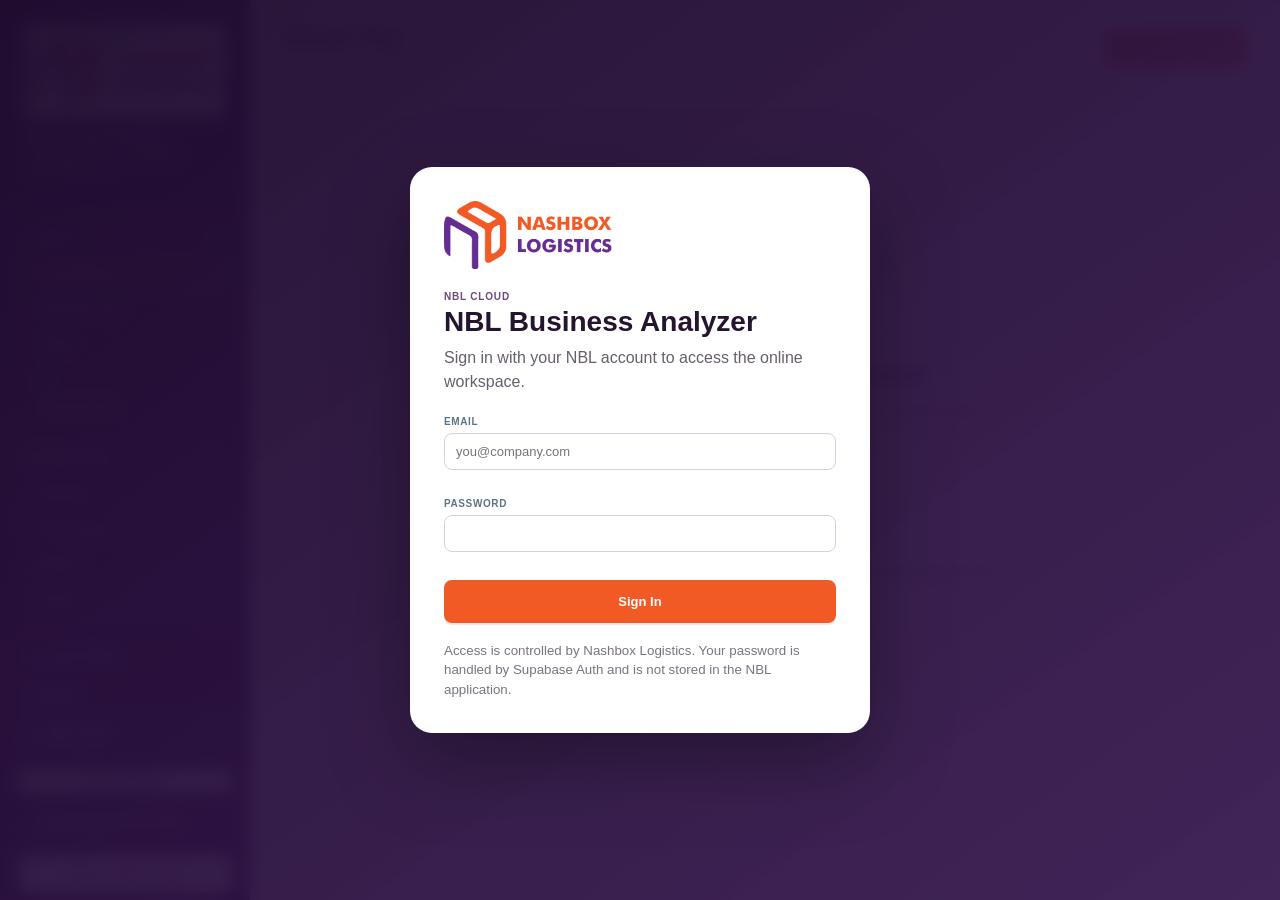
==== commit 92970e31: "Fix Railway Python runtime" ====
--- a/NBL Business Analyzer.app/Contents/Resources/App/index.html
+++ b/NBL Business Analyzer.app/Contents/Resources/App/index.html
@@ -6,7 +6,7 @@
   <title>NBL Business Analyzer</title>
   <meta name="theme-color" content="#35164E" />
   <link rel="icon" type="image/png" href="assets/nbl-favicon.png?v=64" />
-  <link rel="stylesheet" href="styles.css?v=77" />
+  <link rel="stylesheet" href="styles.css?v=78" />
 </head>
 <body>
 
@@ -30,7 +30,7 @@
       <div class="brand">
         <img class="nbl-logo" src="assets/nashbox-logistics-logo.png?v=45" alt="Nashbox Logistics">
         <div class="app-name">NBL Business Analyzer</div>
-        <div class="app-version">Version 77 &bull; Online Bridge</div>
+        <div class="app-version">Version 78 &bull; Railway Runtime Fix</div>
       </div>
       <nav class="sidebar-nav">
         <div class="nav-group" data-nav-group="admin">
@@ -1202,7 +1202,7 @@
       <div class="cloud-account-summary" id="cloudAccountSummary">Checking cloud connection…</div>
       <div class="cloud-sync-warning">
         <strong>SSN protection</strong>
-        <p>Full Social Security numbers are intentionally excluded from the v77 cloud migration. The last four digits can be retained. Your existing local NBL data folder remains unchanged as the backup source until server-side SSN encryption is completed.</p>
+        <p>Full Social Security numbers are intentionally excluded from the v78 cloud migration. The last four digits can be retained. Your existing local NBL data folder remains unchanged as the backup source until server-side SSN encryption is completed.</p>
       </div>
       <div class="cloud-sync-grid">
         <div class="cloud-sync-option">
@@ -1221,8 +1221,8 @@
     </div>
   </div>
 
-  <script src="core.js?v=77"></script>
-  <script src="cloud.js?v=77"></script>
-  <script src="app.js?v=77"></script>
+  <script src="core.js?v=78"></script>
+  <script src="cloud.js?v=78"></script>
+  <script src="app.js?v=78"></script>
 </body>
 </html>
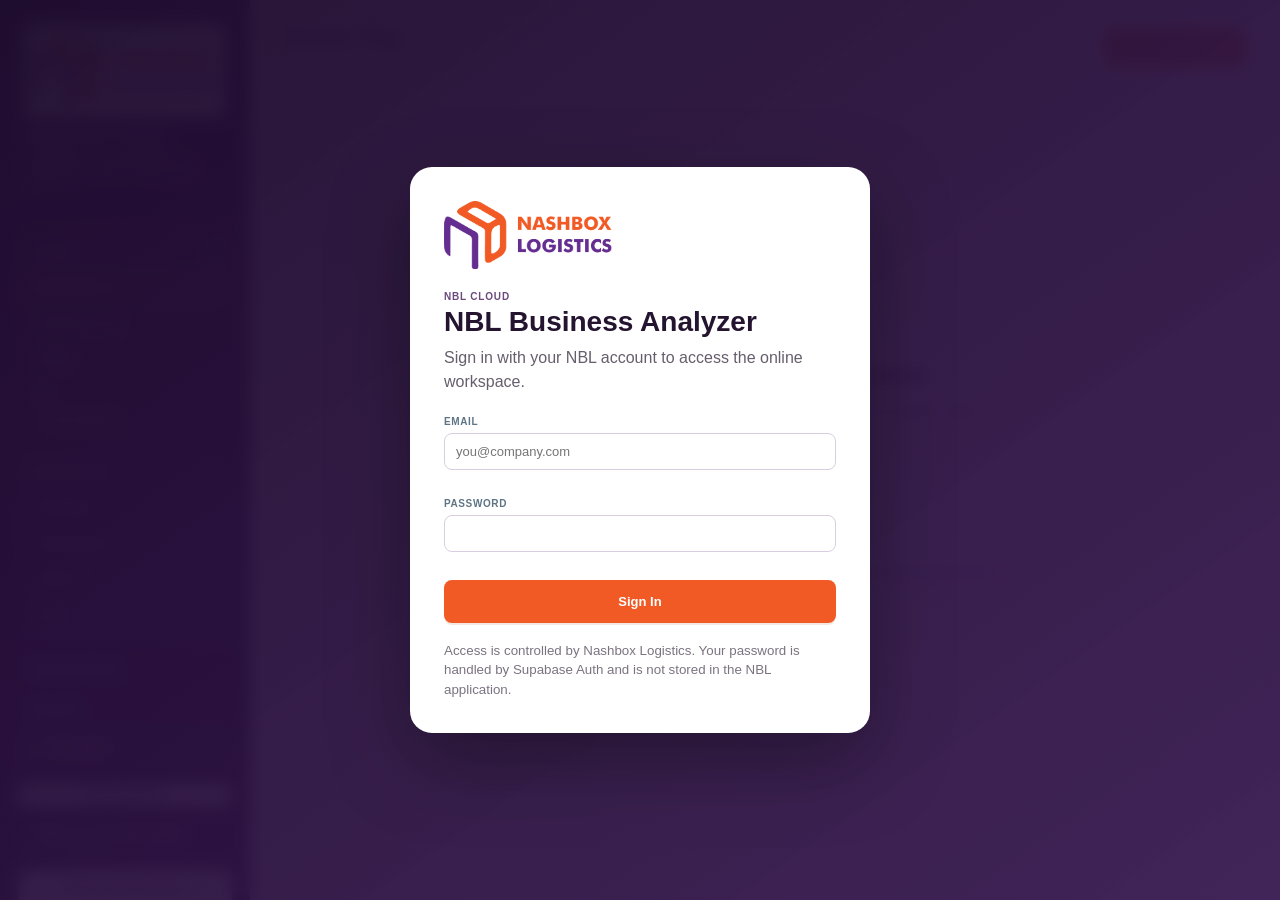
==== commit 34236984: "NBL Maintenance Data Fix" ====
--- a/NBL Business Analyzer.app/Contents/Resources/App/index.html
+++ b/NBL Business Analyzer.app/Contents/Resources/App/index.html
@@ -6,7 +6,7 @@
   <title>NBL Business Analyzer</title>
   <meta name="theme-color" content="#35164E" />
   <link rel="icon" type="image/png" href="assets/nbl-favicon.png?v=64" />
-  <link rel="stylesheet" href="styles.css?v=78" />
+  <link rel="stylesheet" href="styles.css?v=79" />
 </head>
 <body>
 
@@ -30,7 +30,7 @@
       <div class="brand">
         <img class="nbl-logo" src="assets/nashbox-logistics-logo.png?v=45" alt="Nashbox Logistics">
         <div class="app-name">NBL Business Analyzer</div>
-        <div class="app-version">Version 78 &bull; Railway Runtime Fix</div>
+        <div class="app-version">Version 79 &bull; Cloud Maintenance + Motive Config</div>
       </div>
       <nav class="sidebar-nav">
         <div class="nav-group" data-nav-group="admin">
@@ -1202,7 +1202,7 @@
       <div class="cloud-account-summary" id="cloudAccountSummary">Checking cloud connection…</div>
       <div class="cloud-sync-warning">
         <strong>SSN protection</strong>
-        <p>Full Social Security numbers are intentionally excluded from the v78 cloud migration. The last four digits can be retained. Your existing local NBL data folder remains unchanged as the backup source until server-side SSN encryption is completed.</p>
+        <p>Full Social Security numbers are intentionally excluded from the v79 cloud migration. The last four digits can be retained. Your existing local NBL data folder remains unchanged as the backup source until server-side SSN encryption is completed.</p>
       </div>
       <div class="cloud-sync-grid">
         <div class="cloud-sync-option">
@@ -1221,8 +1221,8 @@
     </div>
   </div>
 
-  <script src="core.js?v=78"></script>
-  <script src="cloud.js?v=78"></script>
-  <script src="app.js?v=78"></script>
+  <script src="core.js?v=79"></script>
+  <script src="cloud.js?v=79"></script>
+  <script src="app.js?v=79"></script>
 </body>
 </html>
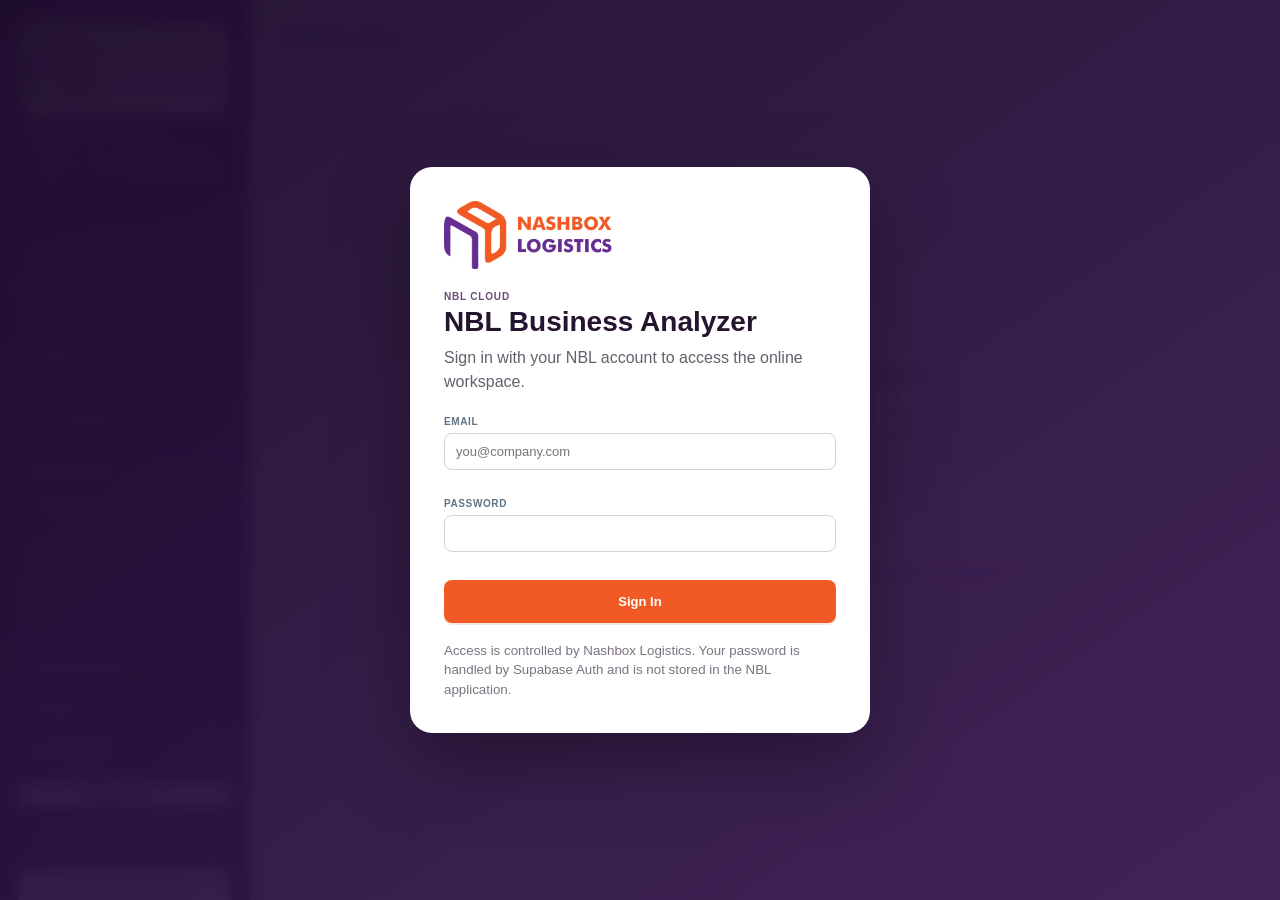
==== commit e533346a: "v80 User Profiles - Owner, Admin etc Lock Finance Section" ====
--- a/NBL Business Analyzer.app/Contents/Resources/App/index.html
+++ b/NBL Business Analyzer.app/Contents/Resources/App/index.html
@@ -30,7 +30,7 @@
       <div class="brand">
         <img class="nbl-logo" src="assets/nashbox-logistics-logo.png?v=45" alt="Nashbox Logistics">
         <div class="app-name">NBL Business Analyzer</div>
-        <div class="app-version">Version 79 &bull; Cloud Maintenance + Motive Config</div>
+        <div class="app-version">Version 80 &bull; Multi-User Access + Owner Finance Lock</div>
       </div>
       <nav class="sidebar-nav">
         <div class="nav-group" data-nav-group="admin">
@@ -43,6 +43,7 @@
               <div class="nav-subgroup-label">HR</div>
               <button class="nav-btn nav-btn-grandchild" data-screen="hr">Recruitment</button>
             </div>
+            <button class="nav-btn nav-btn-child hidden" id="userAccessNav" data-screen="users">User Access</button>
           </div>
         </div>
 
@@ -57,7 +58,7 @@
         </div>
 
         <div class="nav-standalone">
-          <button class="nav-btn" data-screen="revenue">Revenue Finder</button>
+          <button class="nav-btn protected-nav" data-screen="revenue">Revenue Finder <em class="nav-lock">🔒</em></button>
           <button class="nav-btn" data-screen="dispatch">Dispatch</button>
         </div>
       </nav>
@@ -65,6 +66,7 @@
 
         <div class="cloud-status" id="cloudStatus"><span class="cloud-dot"></span><div><strong>NBL Cloud</strong><small>Checking session…</small></div></div>
         <button class="primary full" id="cloudSyncBtn" type="button">Cloud Sync</button>
+        <button class="secondary full hidden" id="myProfileBtn" type="button">My Profile</button>
         <button class="secondary full subtle hidden" id="cloudSignOutBtn" type="button">Sign Out</button>
         <div class="folder-status" id="folderStatus"><span class="dot"></span><div><strong>NBL business data folder</strong><small>Not selected</small></div></div>
         <button class="secondary full" id="chooseFolderBtn">Choose Data Folder</button>
@@ -81,7 +83,7 @@
           <p id="fileMeta">Choose your NBL business data folder to begin.</p>
         </div>
         <div class="actions">
-          <label class="button primary file-button">Upload Statement<input id="fileInput" type="file" accept=".csv,text/csv" hidden></label>
+          <label class="button primary file-button" id="uploadStatementBtn">Upload Statement<input id="fileInput" type="file" accept=".csv,text/csv" hidden></label>
           <button class="button secondary" id="saveBtn" disabled>Save Report</button>
           <button class="button dark" id="exportBtn" disabled>Export Excel</button>
         </div>
@@ -95,7 +97,7 @@
           <p id="emptyStateText">Sign in to NBL Cloud for the shared online workspace. You can also connect your existing local NBL data folder for migration, backup, and local report storage.</p>
           <div class="empty-actions">
             <button class="button secondary big" id="emptyChooseFolderBtn">Choose Data Folder</button>
-            <label class="button primary file-button big">Upload Settlement CSV<input type="file" id="emptyFileInput" accept=".csv,text/csv" hidden></label>
+            <label class="button primary file-button big" id="emptyUploadStatementBtn">Upload Settlement CSV<input type="file" id="emptyFileInput" accept=".csv,text/csv" hidden></label>
           </div>
         </div>
 
@@ -103,7 +105,7 @@
           <div class="finance-lock-card">
             <div class="finance-lock-icon">🔒</div>
             <h2>Finance modules are locked</h2>
-            <p>Driver Pay and Settlement require your finance access code or device authentication.</p>
+            <p>Driver Pay, Settlement, and Revenue Finder require your finance access code or device authentication.</p>
             <button class="button primary big" id="unlockFinanceBtn">Unlock Finance</button>
           </div>
         </div>
@@ -326,6 +328,40 @@
           </div>
         </div>
 
+        <div id="usersScreen" class="screen hidden">
+          <div class="hr-toolbar">
+            <div>
+              <span class="eyebrow">Owner / Access Control</span>
+              <h2>User Access</h2>
+              <p>Create individual NBL profiles and control which non-finance role each person uses. Driver Pay, Settlement, and Revenue Finder remain owner-only.</p>
+            </div>
+            <button class="button secondary" id="refreshUserAccessBtn" type="button">Refresh Users</button>
+          </div>
+
+          <div id="userAccessServiceStatus" class="cloud-sync-warning"></div>
+
+          <div class="panel">
+            <div class="panel-heading"><div><h2>Create User Profile</h2><p>Set a temporary password and give it to the user directly. They can change it after signing in under My Profile.</p></div></div>
+            <form id="userAccessCreateForm">
+              <div class="form-grid two">
+                <div class="form-field"><label>Full Name</label><input id="newNblUserName" type="text" required placeholder="Full name"></div>
+                <div class="form-field"><label>Email</label><input id="newNblUserEmail" type="email" required placeholder="name@nashboxlogistics.com"></div>
+              </div>
+              <div class="form-grid two">
+                <div class="form-field"><label>Temporary Password</label><input id="newNblUserPassword" type="password" minlength="10" required autocomplete="new-password" placeholder="At least 10 characters"></div>
+                <div class="form-field"><label>Role</label><select id="newNblUserRole"><option value="operations">Operations</option><option value="admin">Admin</option><option value="hr">HR</option></select></div>
+              </div>
+              <div class="form-note">Non-owner roles can never access Driver Pay, Settlement, Revenue Finder, the Finance Access Code, or full SSN reveal.</div>
+              <div class="modal-actions"><button class="button primary" id="createNblUserBtn" type="submit">Create User</button></div>
+            </form>
+          </div>
+
+          <div class="panel">
+            <div class="panel-heading"><div><h2>NBL User Profiles</h2><p>Deactivate a user to immediately remove access to the NBL workspace. The Owner profile cannot be changed here.</p></div><div class="history-count" id="userAccessCount">0 profiles</div></div>
+            <div class="table-wrap"><table id="userAccessTable"><thead></thead><tbody></tbody></table></div>
+          </div>
+        </div>
+
         <div id="auditScreen" class="screen hidden">
           <div class="audit-toolbar">
             <div>
@@ -733,7 +769,7 @@
     <div class="modal-card finance-security-card">
       <div class="modal-heading"><div><span class="eyebrow">Protected Modules</span><h2 id="financeSecurityTitle">Finance Access</h2></div><button class="icon-btn" data-close-modal="financeSecurityModal">×</button></div>
       <div id="financeSecuritySetup" class="finance-security-section hidden">
-        <p class="security-intro">Create a 4–10 digit code to protect Driver Pay, Settlement, and full SSN reveal in HR. This code is stored only in this browser.</p>
+        <p class="security-intro">Create a 4–10 digit code to protect Driver Pay, Settlement, Revenue Finder, and full SSN reveal in HR. This code is stored only in this browser.</p>
         <form id="financeSetupForm">
           <div class="form-field"><label>Create Access Code</label><input id="financeNewCode" type="password" inputmode="numeric" pattern="[0-9]{4,10}" minlength="4" maxlength="10" autocomplete="new-password" required placeholder="4–10 digits"></div>
           <div class="form-field"><label>Confirm Access Code</label><input id="financeConfirmCode" type="password" inputmode="numeric" pattern="[0-9]{4,10}" minlength="4" maxlength="10" autocomplete="new-password" required placeholder="Re-enter code"></div>
@@ -742,7 +778,7 @@
         </form>
       </div>
       <div id="financeSecurityUnlock" class="finance-security-section hidden">
-        <p class="security-intro">Enter your finance access code to open Driver Pay and Settlement. The same code is also used to reveal full SSNs in HR.</p>
+        <p class="security-intro">Enter your finance access code to open Driver Pay, Settlement, and Revenue Finder. The same code is also used to reveal full SSNs in HR.</p>
         <form id="financeUnlockForm">
           <div class="form-field"><label>Access Code</label><input id="financeUnlockCode" type="password" inputmode="numeric" maxlength="10" autocomplete="current-password" required placeholder="Enter code"></div>
           <div class="security-error hidden" id="financeUnlockError"></div>
@@ -753,7 +789,7 @@
         </form>
       </div>
       <div id="financeSecurityManage" class="finance-security-section hidden">
-        <div class="security-status-row"><span class="status-pill yes">Unlocked</span><span>Driver Pay and Settlement are available. The same access code protects full SSN reveal in HR.</span></div>
+        <div class="security-status-row"><span class="status-pill yes">Unlocked</span><span>Driver Pay, Settlement, and Revenue Finder are available. The same access code protects full SSN reveal in HR.</span></div>
         <div class="security-manage-actions">
           <button class="button dark" id="lockFinanceNowBtn" type="button">Lock Finance Now</button>
           <button class="button secondary" id="changeFinanceCodeBtn" type="button">Change Access Code</button>
@@ -768,7 +804,7 @@
   <div class="modal-backdrop hidden" id="ssnAccessModal">
     <div class="modal-card finance-security-card">
       <div class="modal-heading"><div><span class="eyebrow">Protected HR Data</span><h2>Reveal Full SSN</h2></div><button class="icon-btn" data-close-modal="ssnAccessModal">×</button></div>
-      <p class="security-intro">Enter the same Finance Access Code used for Driver Pay and Settlement.</p>
+      <p class="security-intro">Enter the same Finance Access Code used for Driver Pay, Settlement, and Revenue Finder.</p>
       <form id="ssnAccessForm">
         <div class="form-field"><label>Finance Access Code</label><input id="ssnAccessCode" type="password" inputmode="numeric" maxlength="10" autocomplete="current-password" required placeholder="Enter code"></div>
         <div class="security-error hidden" id="ssnAccessError"></div>
@@ -1196,16 +1232,33 @@
   </div>
 
 
+  <div class="modal-backdrop hidden" id="myProfileModal">
+    <div class="modal-card finance-security-card">
+      <div class="modal-heading"><div><span class="eyebrow">NBL Account</span><h2>My Profile</h2></div><button class="icon-btn" data-close-modal="myProfileModal">×</button></div>
+      <form id="myProfileForm">
+        <div class="form-field"><label>Full Name</label><input id="myProfileName" type="text" required></div>
+        <div class="form-field"><label>Email</label><input id="myProfileEmail" type="email" readonly></div>
+        <div class="form-field"><label>Role</label><input id="myProfileRole" type="text" readonly></div>
+        <div class="form-grid two">
+          <div class="form-field"><label>New Password <span class="optional-label">Optional</span></label><input id="myProfileNewPassword" type="password" minlength="10" autocomplete="new-password" placeholder="Leave blank to keep current password"></div>
+          <div class="form-field"><label>Confirm New Password</label><input id="myProfileConfirmPassword" type="password" minlength="10" autocomplete="new-password"></div>
+        </div>
+        <div class="security-error hidden" id="myProfileError"></div>
+        <div class="modal-actions"><button type="button" class="button secondary" data-close-modal="myProfileModal">Cancel</button><button type="submit" class="button primary">Save Profile</button></div>
+      </form>
+    </div>
+  </div>
+
   <div class="modal-backdrop hidden" id="cloudSyncModal">
     <div class="modal-card wide cloud-sync-card">
       <div class="modal-heading"><div><span class="eyebrow">NBL Cloud</span><h2>Cloud Sync &amp; Migration</h2></div><button class="icon-btn" data-close-modal="cloudSyncModal">×</button></div>
       <div class="cloud-account-summary" id="cloudAccountSummary">Checking cloud connection…</div>
       <div class="cloud-sync-warning">
         <strong>SSN protection</strong>
-        <p>Full Social Security numbers are intentionally excluded from the v79 cloud migration. The last four digits can be retained. Your existing local NBL data folder remains unchanged as the backup source until server-side SSN encryption is completed.</p>
+        <p>Full Social Security numbers are intentionally excluded from the v80 cloud migration. The last four digits can be retained. Your existing local NBL data folder remains unchanged as the backup source until server-side SSN encryption is completed.</p>
       </div>
       <div class="cloud-sync-grid">
-        <div class="cloud-sync-option">
+        <div class="cloud-sync-option" id="cloudImportLocalOption">
           <h3>Import Existing Local NBL Data</h3>
           <p>Reads your current NBL data folder and uploads the supported module data to your secure Nashbox Logistics cloud workspace.</p>
           <button class="button primary" id="cloudImportLocalBtn" type="button">Import / Upload Local NBL Data</button>
@@ -1221,8 +1274,8 @@
     </div>
   </div>
 
-  <script src="core.js?v=79"></script>
-  <script src="cloud.js?v=79"></script>
-  <script src="app.js?v=79"></script>
+  <script src="core.js?v=80"></script>
+  <script src="cloud.js?v=80"></script>
+  <script src="app.js?v=80"></script>
 </body>
 </html>
--- a/NBL Business Analyzer.app/Contents/Resources/App/styles.css
+++ b/NBL Business Analyzer.app/Contents/Resources/App/styles.css
@@ -592,3 +592,15 @@
 .cloud-module-pill.synced{background:#e8f7ef;color:#257149}
 .cloud-module-pill.local{background:#eef3fb;color:#365c85}
 @media(max-width:720px){.cloud-sync-grid{grid-template-columns:1fr}.cloud-login-card{padding:26px 22px}}
+
+/* v80 online user access */
+#usersScreen .panel{margin-bottom:18px}
+#userAccessServiceStatus.user-access-ready{border-color:#c9e9da;background:#eaf7f1;color:#2d674f}
+#userAccessServiceStatus.user-access-needs-key{border-color:#ecd9a5;background:#fff9ea;color:#5f4a16}
+#userAccessTable{min-width:980px}
+#userAccessTable th,#userAccessTable td{text-align:left;vertical-align:middle}
+#userAccessTable input,#userAccessTable select{width:100%;min-width:130px;border:1px solid #d9cedf;border-radius:8px;padding:8px 9px;background:#fff;color:var(--text)}
+#userAccessTable td:nth-child(2){min-width:220px}
+#userAccessTable td:last-child{width:140px}
+#userAccessTable .muted{color:var(--muted);font-size:11px}
+#userAccessCreateForm{padding:18px 22px 20px}
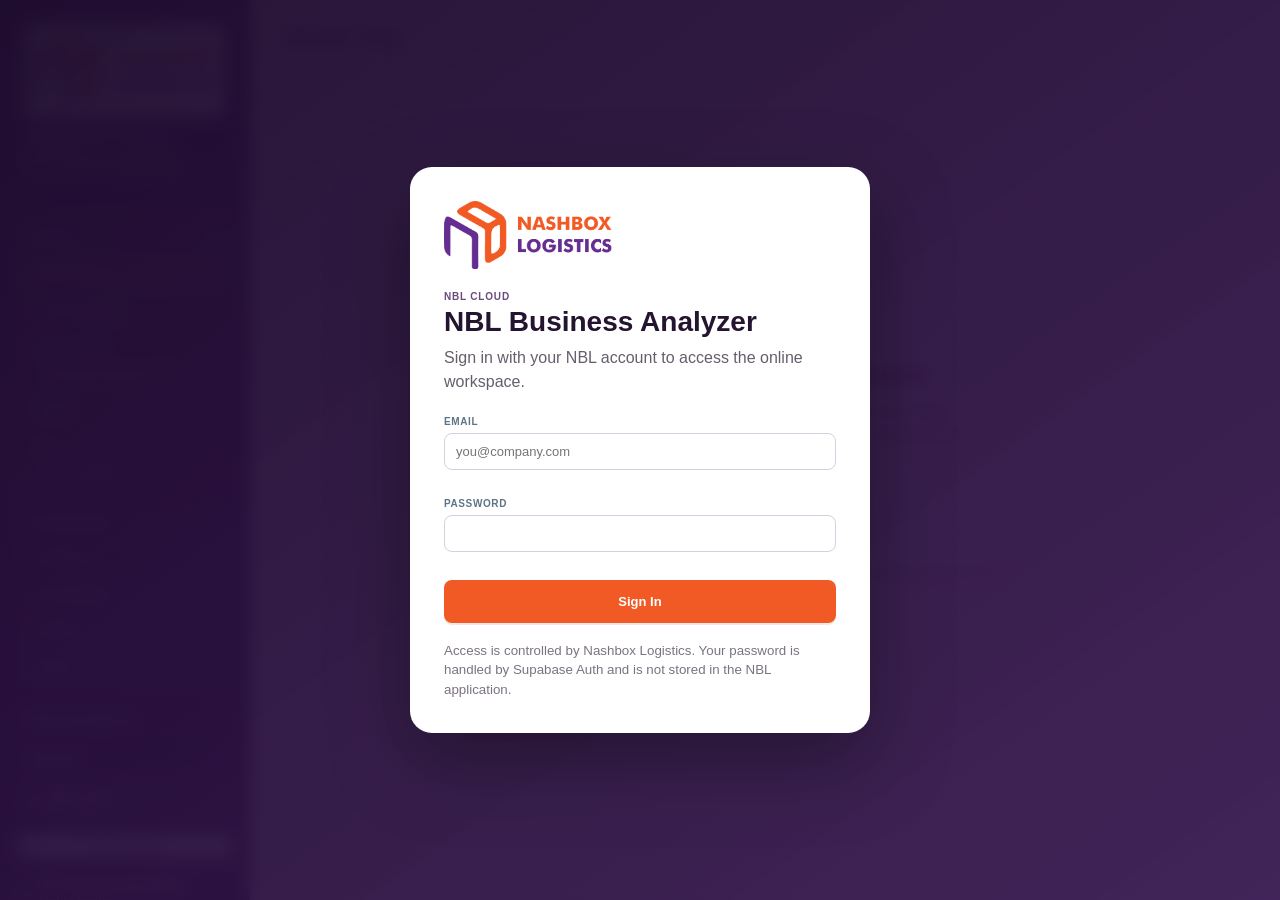
==== commit be647845: "v81 Settlement Reports added" ====
--- a/NBL Business Analyzer.app/Contents/Resources/App/index.html
+++ b/NBL Business Analyzer.app/Contents/Resources/App/index.html
@@ -30,7 +30,7 @@
       <div class="brand">
         <img class="nbl-logo" src="assets/nashbox-logistics-logo.png?v=45" alt="Nashbox Logistics">
         <div class="app-name">NBL Business Analyzer</div>
-        <div class="app-version">Version 80 &bull; Multi-User Access + Owner Finance Lock</div>
+        <div class="app-version">Version 81 &bull; Locked Settlement Reports</div>
       </div>
       <nav class="sidebar-nav">
         <div class="nav-group" data-nav-group="admin">
@@ -38,6 +38,10 @@
           <div class="nav-group-items">
             <button class="nav-btn nav-btn-child active protected-nav" data-screen="drivers">Driver Pay <em class="nav-lock">🔒</em></button>
             <button class="nav-btn nav-btn-child protected-nav" data-screen="summary">Settlement <em class="nav-lock">🔒</em></button>
+            <div class="nav-subgroup protected-nav" data-finance-nav="reports">
+              <div class="nav-subgroup-label">Reports <em class="nav-lock">🔒</em></div>
+              <button class="nav-btn nav-btn-grandchild protected-nav" data-screen="settlement-reports">Settlement Reports <em class="nav-lock">🔒</em></button>
+            </div>
             <button class="nav-btn nav-btn-child" data-screen="ivmr">IVMR</button>
             <div class="nav-subgroup">
               <div class="nav-subgroup-label">HR</div>
@@ -105,7 +109,7 @@
           <div class="finance-lock-card">
             <div class="finance-lock-icon">🔒</div>
             <h2>Finance modules are locked</h2>
-            <p>Driver Pay, Settlement, and Revenue Finder require your finance access code or device authentication.</p>
+            <p>Driver Pay, Settlement, Reports, and Revenue Finder require your finance access code or device authentication.</p>
             <button class="button primary big" id="unlockFinanceBtn">Unlock Finance</button>
           </div>
         </div>
@@ -190,6 +194,47 @@
                 <div class="table-wrap"><table id="spotClientTable" class="analysis-table"><thead></thead><tbody></tbody><tfoot></tfoot></table></div>
               </div>
             </div>
+          </div>
+        </div>
+
+        <div id="reportsScreen" class="screen hidden">
+          <div class="reports-toolbar">
+            <div>
+              <span class="eyebrow">Admin / Reports / Settlement Reports</span>
+              <h2>Settlement Reports</h2>
+              <p>Analyze driver labor cost against generated revenue and tractor fuel efficiency across a selected settlement date range.</p>
+            </div>
+          </div>
+
+          <div class="panel reports-filter-panel">
+            <div class="reports-filter-grid">
+              <div class="form-field"><label>Start Date</label><input id="settlementReportStartDate" type="date"></div>
+              <div class="form-field"><label>End Date</label><input id="settlementReportEndDate" type="date"></div>
+              <button class="button primary" id="generateSettlementReportsBtn" type="button">Generate Reports</button>
+              <div class="reports-range-note" id="settlementReportsRangeNote">Select a date range and generate the reports.</div>
+            </div>
+          </div>
+
+          <div class="summary-grid reports-summary-grid" id="settlementReportsCards"></div>
+
+          <div class="panel reports-panel">
+            <div class="panel-heading">
+              <div><h2>Driver Pay vs Revenue Generated</h2><p>Driver pay is compared with the settlement revenue attributed to that driver. Ratios above 35% are highlighted.</p></div>
+              <div class="history-count" id="driverPayRevenueCount">0 drivers</div>
+            </div>
+            <div id="driverPayRevenueBars" class="analysis-bars reports-bars"></div>
+            <div class="table-wrap"><table id="driverPayRevenueTable" class="reports-table"><thead></thead><tbody></tbody><tfoot></tfoot></table></div>
+            <div class="reports-method-note">When two drivers are listed on the same trip, trip revenue is split equally between them so total attributed driver revenue does not double-count the settlement.</div>
+          </div>
+
+          <div class="panel reports-panel">
+            <div class="panel-heading">
+              <div><h2>Fuel Efficiency by Tractor</h2><p>MPG is calculated from settlement trip miles divided by fuel-purchase gallons for each tractor. MPG below 7.0 is highlighted.</p></div>
+              <div class="history-count" id="fuelEfficiencyCount">0 tractors</div>
+            </div>
+            <div id="fuelEfficiencyBars" class="analysis-bars reports-bars"></div>
+            <div class="table-wrap"><table id="fuelEfficiencyTable" class="reports-table fuel-efficiency-table"><thead></thead><tbody></tbody><tfoot></tfoot></table></div>
+            <div class="reports-method-note">Fuel efficiency uses the Fuel Purchases section of the selected FedEx settlements. Tractors without fuel-purchase gallons in the range display MPG as unavailable.</div>
           </div>
         </div>
 
@@ -333,7 +378,7 @@
             <div>
               <span class="eyebrow">Owner / Access Control</span>
               <h2>User Access</h2>
-              <p>Create individual NBL profiles and control which non-finance role each person uses. Driver Pay, Settlement, and Revenue Finder remain owner-only.</p>
+              <p>Create individual NBL profiles and control which non-finance role each person uses. Driver Pay, Settlement, Reports, and Revenue Finder remain owner-only.</p>
             </div>
             <button class="button secondary" id="refreshUserAccessBtn" type="button">Refresh Users</button>
           </div>
@@ -351,7 +396,7 @@
                 <div class="form-field"><label>Temporary Password</label><input id="newNblUserPassword" type="password" minlength="10" required autocomplete="new-password" placeholder="At least 10 characters"></div>
                 <div class="form-field"><label>Role</label><select id="newNblUserRole"><option value="operations">Operations</option><option value="admin">Admin</option><option value="hr">HR</option></select></div>
               </div>
-              <div class="form-note">Non-owner roles can never access Driver Pay, Settlement, Revenue Finder, the Finance Access Code, or full SSN reveal.</div>
+              <div class="form-note">Non-owner roles can never access Driver Pay, Settlement, Reports, Revenue Finder, the Finance Access Code, or full SSN reveal.</div>
               <div class="modal-actions"><button class="button primary" id="createNblUserBtn" type="submit">Create User</button></div>
             </form>
           </div>
@@ -769,7 +814,7 @@
     <div class="modal-card finance-security-card">
       <div class="modal-heading"><div><span class="eyebrow">Protected Modules</span><h2 id="financeSecurityTitle">Finance Access</h2></div><button class="icon-btn" data-close-modal="financeSecurityModal">×</button></div>
       <div id="financeSecuritySetup" class="finance-security-section hidden">
-        <p class="security-intro">Create a 4–10 digit code to protect Driver Pay, Settlement, Revenue Finder, and full SSN reveal in HR. This code is stored only in this browser.</p>
+        <p class="security-intro">Create a 4–10 digit code to protect Driver Pay, Settlement, Reports, Revenue Finder, and full SSN reveal in HR. This code is stored only in this browser.</p>
         <form id="financeSetupForm">
           <div class="form-field"><label>Create Access Code</label><input id="financeNewCode" type="password" inputmode="numeric" pattern="[0-9]{4,10}" minlength="4" maxlength="10" autocomplete="new-password" required placeholder="4–10 digits"></div>
           <div class="form-field"><label>Confirm Access Code</label><input id="financeConfirmCode" type="password" inputmode="numeric" pattern="[0-9]{4,10}" minlength="4" maxlength="10" autocomplete="new-password" required placeholder="Re-enter code"></div>
@@ -778,7 +823,7 @@
         </form>
       </div>
       <div id="financeSecurityUnlock" class="finance-security-section hidden">
-        <p class="security-intro">Enter your finance access code to open Driver Pay, Settlement, and Revenue Finder. The same code is also used to reveal full SSNs in HR.</p>
+        <p class="security-intro">Enter your finance access code to open Driver Pay, Settlement, Reports, and Revenue Finder. The same code is also used to reveal full SSNs in HR.</p>
         <form id="financeUnlockForm">
           <div class="form-field"><label>Access Code</label><input id="financeUnlockCode" type="password" inputmode="numeric" maxlength="10" autocomplete="current-password" required placeholder="Enter code"></div>
           <div class="security-error hidden" id="financeUnlockError"></div>
@@ -789,7 +834,7 @@
         </form>
       </div>
       <div id="financeSecurityManage" class="finance-security-section hidden">
-        <div class="security-status-row"><span class="status-pill yes">Unlocked</span><span>Driver Pay, Settlement, and Revenue Finder are available. The same access code protects full SSN reveal in HR.</span></div>
+        <div class="security-status-row"><span class="status-pill yes">Unlocked</span><span>Driver Pay, Settlement, Reports, and Revenue Finder are available. The same access code protects full SSN reveal in HR.</span></div>
         <div class="security-manage-actions">
           <button class="button dark" id="lockFinanceNowBtn" type="button">Lock Finance Now</button>
           <button class="button secondary" id="changeFinanceCodeBtn" type="button">Change Access Code</button>
@@ -804,7 +849,7 @@
   <div class="modal-backdrop hidden" id="ssnAccessModal">
     <div class="modal-card finance-security-card">
       <div class="modal-heading"><div><span class="eyebrow">Protected HR Data</span><h2>Reveal Full SSN</h2></div><button class="icon-btn" data-close-modal="ssnAccessModal">×</button></div>
-      <p class="security-intro">Enter the same Finance Access Code used for Driver Pay, Settlement, and Revenue Finder.</p>
+      <p class="security-intro">Enter the same Finance Access Code used for Driver Pay, Settlement, Reports, and Revenue Finder.</p>
       <form id="ssnAccessForm">
         <div class="form-field"><label>Finance Access Code</label><input id="ssnAccessCode" type="password" inputmode="numeric" maxlength="10" autocomplete="current-password" required placeholder="Enter code"></div>
         <div class="security-error hidden" id="ssnAccessError"></div>
@@ -1255,7 +1300,7 @@
       <div class="cloud-account-summary" id="cloudAccountSummary">Checking cloud connection…</div>
       <div class="cloud-sync-warning">
         <strong>SSN protection</strong>
-        <p>Full Social Security numbers are intentionally excluded from the v80 cloud migration. The last four digits can be retained. Your existing local NBL data folder remains unchanged as the backup source until server-side SSN encryption is completed.</p>
+        <p>Full Social Security numbers are intentionally excluded from the v81 cloud migration. The last four digits can be retained. Your existing local NBL data folder remains unchanged as the backup source until server-side SSN encryption is completed.</p>
       </div>
       <div class="cloud-sync-grid">
         <div class="cloud-sync-option" id="cloudImportLocalOption">
--- a/NBL Business Analyzer.app/Contents/Resources/App/styles.css
+++ b/NBL Business Analyzer.app/Contents/Resources/App/styles.css
@@ -604,3 +604,8 @@
 #userAccessTable td:last-child{width:140px}
 #userAccessTable .muted{color:var(--muted);font-size:11px}
 #userAccessCreateForm{padding:18px 22px 20px}
+
+/* v81 Settlement Reports */
+.reports-toolbar{display:flex;align-items:flex-end;justify-content:space-between;gap:20px;margin-bottom:18px}.reports-toolbar h2{margin:4px 0 5px;color:var(--purple-dark);font-size:22px}.reports-toolbar p{margin:0;color:var(--muted);font-size:12px;line-height:1.5;max-width:820px}.reports-filter-panel{margin-bottom:18px}.reports-filter-grid{display:grid;grid-template-columns:190px 190px auto 1fr;gap:14px;align-items:end;padding:18px 20px}.reports-filter-grid .form-field label{display:block;font-size:10px;text-transform:uppercase;letter-spacing:.06em;font-weight:800;color:#61788a;margin-bottom:6px}.reports-filter-grid input[type="date"]{width:100%;border:1px solid #cbd7e0;border-radius:7px;background:#fff;padding:9px 10px;color:var(--navy2);font-weight:700;font-size:13px}.reports-range-note{font-size:11px;color:var(--muted);line-height:1.45;padding-bottom:8px}.reports-summary-grid{grid-template-columns:repeat(4,minmax(0,1fr))}.reports-panel{margin-bottom:18px}.reports-table{min-width:900px}.reports-table th:first-child,.reports-table td:first-child,.reports-table th:nth-child(2),.reports-table td:nth-child(2){text-align:left}.reports-bars .analysis-bar-row.report-threshold-breach .analysis-bar-track{background:#f7dede}.reports-bars .analysis-bar-row.report-threshold-breach .analysis-bar-fill{background:#b73a3a}.reports-bars .analysis-bar-row.report-threshold-breach small{color:#a12e2e;font-weight:900}.report-threshold-row td{background:#fff1f1;border-bottom-color:#f3d0d0}.report-threshold-row:hover td{background:#ffeaea}.reports-method-note{padding:11px 18px 14px;border-top:1px solid var(--line);background:#faf8fb;color:#706477;font-size:10px;line-height:1.45}.fuel-efficiency-table{min-width:820px}
+@media(max-width:900px){.reports-filter-grid{grid-template-columns:1fr 1fr}.reports-range-note{grid-column:1/-1}.reports-summary-grid{grid-template-columns:repeat(2,minmax(0,1fr))}}
+@media(max-width:620px){.reports-filter-grid{grid-template-columns:1fr}.reports-summary-grid{grid-template-columns:1fr}}
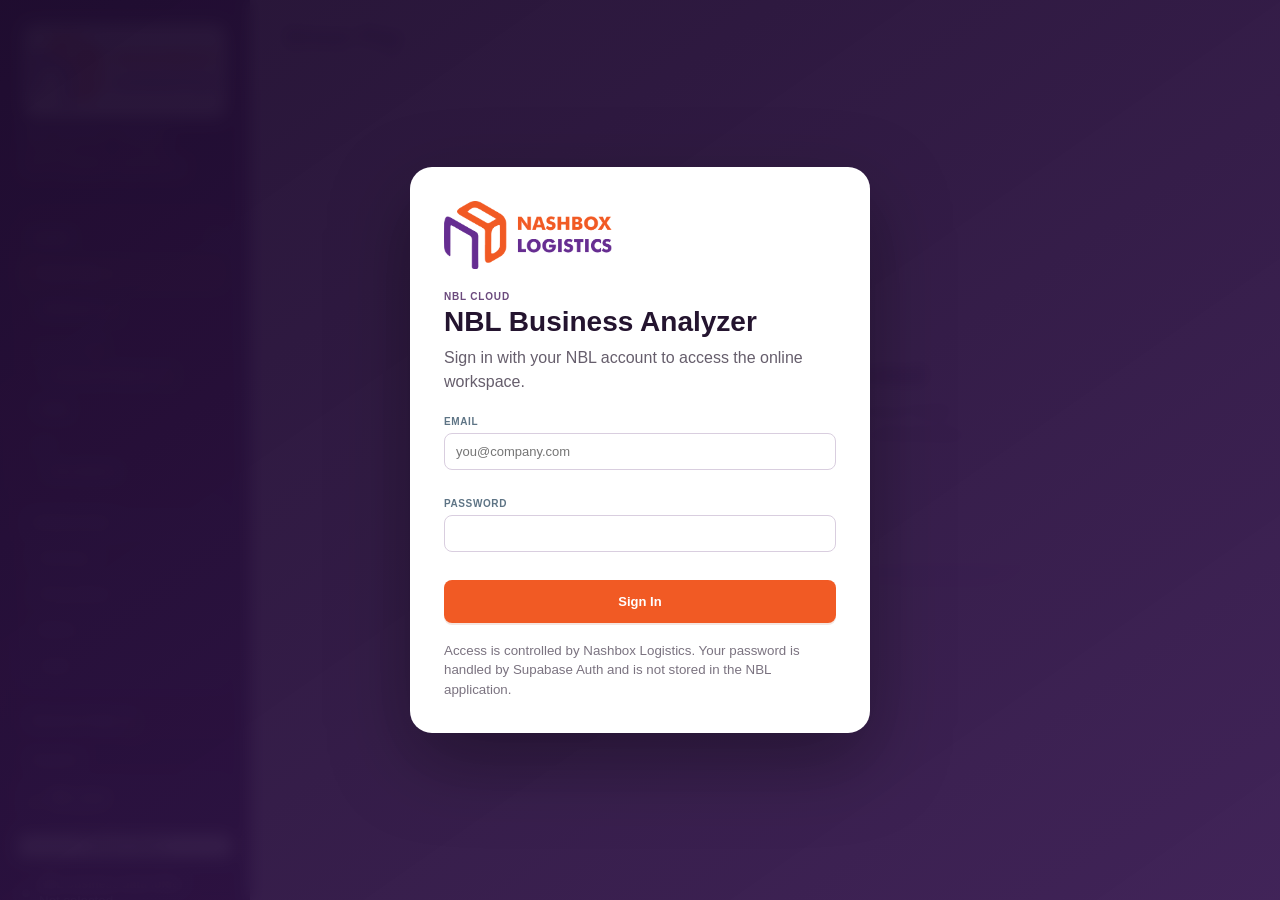
==== commit ee2a5984: "v82 Settlement Reports Fix" ====
--- a/NBL Business Analyzer.app/Contents/Resources/App/index.html
+++ b/NBL Business Analyzer.app/Contents/Resources/App/index.html
@@ -30,7 +30,7 @@
       <div class="brand">
         <img class="nbl-logo" src="assets/nashbox-logistics-logo.png?v=45" alt="Nashbox Logistics">
         <div class="app-name">NBL Business Analyzer</div>
-        <div class="app-version">Version 81 &bull; Locked Settlement Reports</div>
+        <div class="app-version">Version 82 &bull; Cloud Settlement Reports</div>
       </div>
       <nav class="sidebar-nav">
         <div class="nav-group" data-nav-group="admin">
--- a/NBL Business Analyzer.app/Contents/Resources/App/styles.css
+++ b/NBL Business Analyzer.app/Contents/Resources/App/styles.css
@@ -605,7 +605,7 @@
 #userAccessTable .muted{color:var(--muted);font-size:11px}
 #userAccessCreateForm{padding:18px 22px 20px}
 
-/* v81 Settlement Reports */
+/* v82 Cloud Settlement Reports */
 .reports-toolbar{display:flex;align-items:flex-end;justify-content:space-between;gap:20px;margin-bottom:18px}.reports-toolbar h2{margin:4px 0 5px;color:var(--purple-dark);font-size:22px}.reports-toolbar p{margin:0;color:var(--muted);font-size:12px;line-height:1.5;max-width:820px}.reports-filter-panel{margin-bottom:18px}.reports-filter-grid{display:grid;grid-template-columns:190px 190px auto 1fr;gap:14px;align-items:end;padding:18px 20px}.reports-filter-grid .form-field label{display:block;font-size:10px;text-transform:uppercase;letter-spacing:.06em;font-weight:800;color:#61788a;margin-bottom:6px}.reports-filter-grid input[type="date"]{width:100%;border:1px solid #cbd7e0;border-radius:7px;background:#fff;padding:9px 10px;color:var(--navy2);font-weight:700;font-size:13px}.reports-range-note{font-size:11px;color:var(--muted);line-height:1.45;padding-bottom:8px}.reports-summary-grid{grid-template-columns:repeat(4,minmax(0,1fr))}.reports-panel{margin-bottom:18px}.reports-table{min-width:900px}.reports-table th:first-child,.reports-table td:first-child,.reports-table th:nth-child(2),.reports-table td:nth-child(2){text-align:left}.reports-bars .analysis-bar-row.report-threshold-breach .analysis-bar-track{background:#f7dede}.reports-bars .analysis-bar-row.report-threshold-breach .analysis-bar-fill{background:#b73a3a}.reports-bars .analysis-bar-row.report-threshold-breach small{color:#a12e2e;font-weight:900}.report-threshold-row td{background:#fff1f1;border-bottom-color:#f3d0d0}.report-threshold-row:hover td{background:#ffeaea}.reports-method-note{padding:11px 18px 14px;border-top:1px solid var(--line);background:#faf8fb;color:#706477;font-size:10px;line-height:1.45}.fuel-efficiency-table{min-width:820px}
 @media(max-width:900px){.reports-filter-grid{grid-template-columns:1fr 1fr}.reports-range-note{grid-column:1/-1}.reports-summary-grid{grid-template-columns:repeat(2,minmax(0,1fr))}}
 @media(max-width:620px){.reports-filter-grid{grid-template-columns:1fr}.reports-summary-grid{grid-template-columns:1fr}}
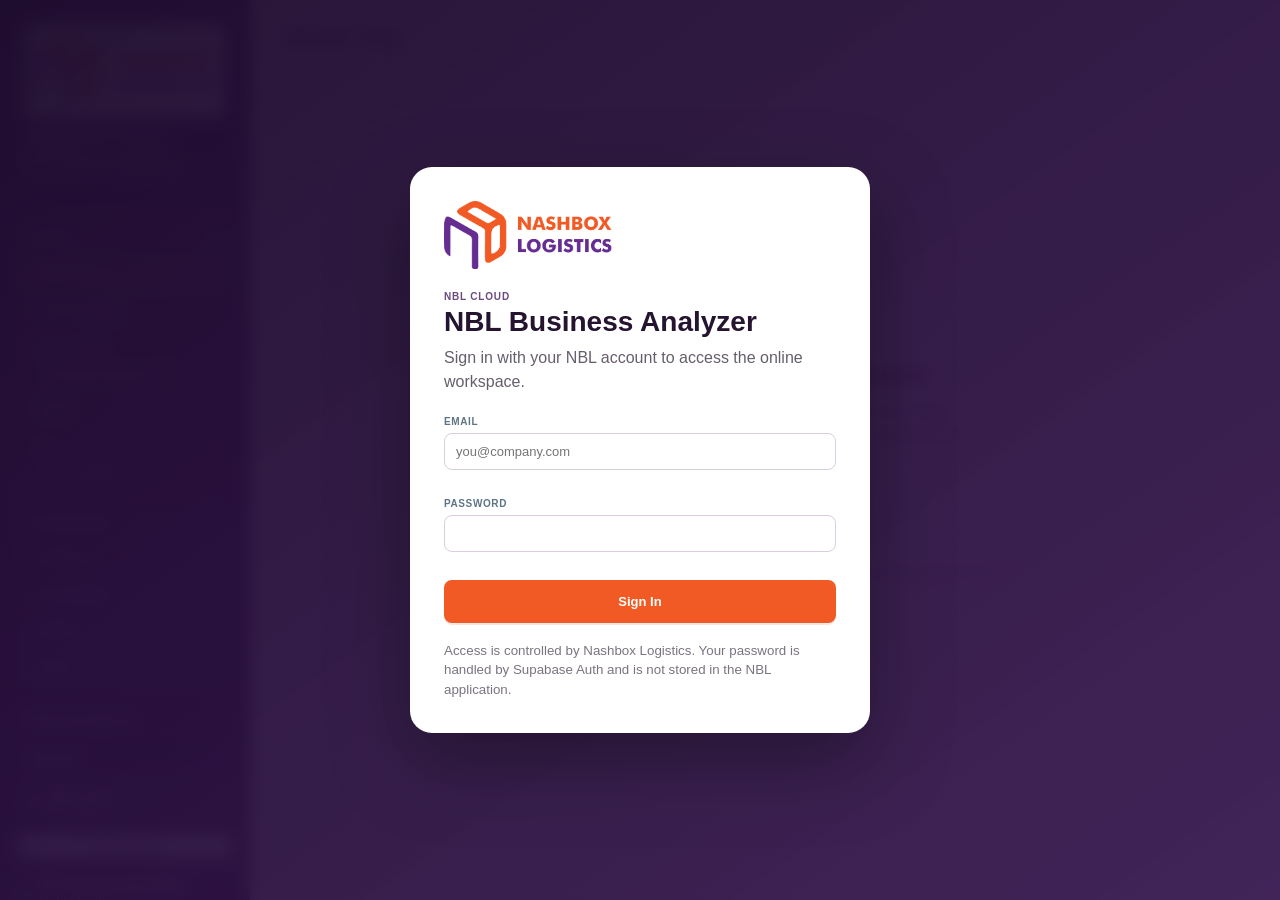
==== commit 47c0b78e: "v83" ====
--- a/NBL Business Analyzer.app/Contents/Resources/App/index.html
+++ b/NBL Business Analyzer.app/Contents/Resources/App/index.html
@@ -6,7 +6,7 @@
   <title>NBL Business Analyzer</title>
   <meta name="theme-color" content="#35164E" />
   <link rel="icon" type="image/png" href="assets/nbl-favicon.png?v=64" />
-  <link rel="stylesheet" href="styles.css?v=79" />
+  <link rel="stylesheet" href="styles.css?v=83" />
 </head>
 <body>
 
@@ -30,7 +30,7 @@
       <div class="brand">
         <img class="nbl-logo" src="assets/nashbox-logistics-logo.png?v=45" alt="Nashbox Logistics">
         <div class="app-name">NBL Business Analyzer</div>
-        <div class="app-version">Version 82 &bull; Cloud Settlement Reports</div>
+        <div class="app-version">Version 83 &bull; Cloud Settlement Reports</div>
       </div>
       <nav class="sidebar-nav">
         <div class="nav-group" data-nav-group="admin">
@@ -1319,8 +1319,8 @@
     </div>
   </div>
 
-  <script src="core.js?v=80"></script>
-  <script src="cloud.js?v=80"></script>
-  <script src="app.js?v=80"></script>
+  <script src="core.js?v=83"></script>
+  <script src="cloud.js?v=83"></script>
+  <script src="app.js?v=83"></script>
 </body>
 </html>
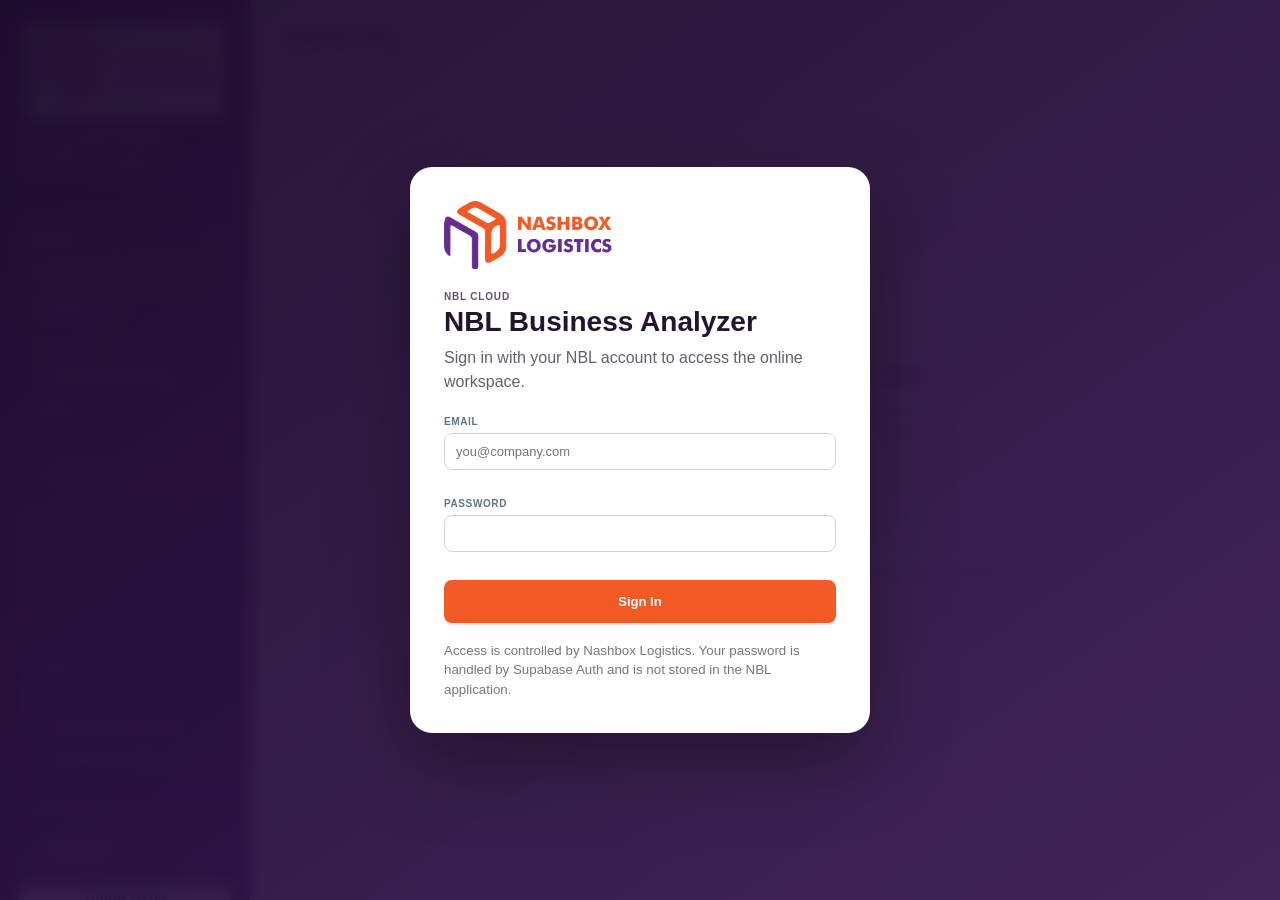
==== commit 0eb00bdf: "v85" ====
--- a/NBL Business Analyzer.app/Contents/Resources/App/index.html
+++ b/NBL Business Analyzer.app/Contents/Resources/App/index.html
@@ -6,7 +6,7 @@
   <title>NBL Business Analyzer</title>
   <meta name="theme-color" content="#35164E" />
   <link rel="icon" type="image/png" href="assets/nbl-favicon.png?v=64" />
-  <link rel="stylesheet" href="styles.css?v=83" />
+  <link rel="stylesheet" href="styles.css?v=85" />
 </head>
 <body>
 
@@ -30,7 +30,7 @@
       <div class="brand">
         <img class="nbl-logo" src="assets/nashbox-logistics-logo.png?v=45" alt="Nashbox Logistics">
         <div class="app-name">NBL Business Analyzer</div>
-        <div class="app-version">Version 83 &bull; Cloud Settlement Reports</div>
+        <div class="app-version">Version 85 &bull; Daily Dispatch Board</div>
       </div>
       <nav class="sidebar-nav">
         <div class="nav-group" data-nav-group="admin">
@@ -58,12 +58,16 @@
             <button class="nav-btn nav-btn-child" data-screen="maintenance">Maintenance</button>
             <button class="nav-btn nav-btn-child" data-screen="motive">Motive</button>
             <button class="nav-btn nav-btn-child" data-screen="audit">Audit</button>
+            <div class="nav-subgroup">
+              <div class="nav-subgroup-label">Dispatch</div>
+              <button class="nav-btn nav-btn-grandchild" data-screen="dispatch">Weekly Dispatch Planner</button>
+              <button class="nav-btn nav-btn-grandchild" data-screen="daily-dispatch">Daily Dispatch Board</button>
+            </div>
           </div>
         </div>
 
         <div class="nav-standalone">
           <button class="nav-btn protected-nav" data-screen="revenue">Revenue Finder <em class="nav-lock">🔒</em></button>
-          <button class="nav-btn" data-screen="dispatch">Dispatch</button>
         </div>
       </nav>
       <div class="sidebar-bottom">
@@ -535,12 +539,12 @@
           <div class="dispatch-toolbar">
             <div>
               <span class="eyebrow" id="dispatchLocationEyebrow">Dispatch Operations</span>
-              <h2>Weekly Dispatch Revenue &amp; Coverage Planner</h2>
-              <p>Plan each operating location independently, move drivers between runs, and use route economics to maximize coverage and revenue while reducing declines.</p>
+              <h2>Weekly Dispatch Planner</h2>
+              <p>Plan each operating location independently, move drivers between runs, and track weekly mileage and uncovered miles.</p>
             </div>
             <div class="dispatch-toolbar-actions">
               <div class="dispatch-potential" id="dispatchPotential">Best possible: —</div>
-              <button class="button primary" id="optimizeDispatchBtn">Optimize Revenue &amp; Coverage</button>
+              <button class="button primary" id="optimizeDispatchBtn">Optimize Coverage</button>
               <button class="button secondary" id="addDispatchRunBtn">+ Add Run</button>
               <button class="button secondary" id="manageDispatchDriversBtn">Manage Drivers</button>
               <button class="button secondary" id="manageDispatchTractorsBtn">Manage Tractors</button>
@@ -583,7 +587,7 @@
 
           <div class="panel dispatch-driver-panel">
             <div class="panel-heading">
-              <div><h2 id="dispatchDriverPanelTitle">Drivers Assigned to This Location</h2><p>Only drivers assigned to the selected dispatch location appear in this pool. Use <strong>Manage Drivers</strong> to import drivers from settlement statements, add new drivers, or move drivers between locations.</p></div>
+              <div><h2 id="dispatchDriverPanelTitle">Drivers Assigned to This Location</h2><p>Only drivers assigned to the selected dispatch location appear in this pool. Use <strong>Manage Drivers</strong> to add hired Recruitment drivers, settlement drivers, or move drivers between locations.</p></div>
               <div class="dispatch-save-state" id="dispatchSaveState">Saved locally</div>
             </div>
             <div class="dispatch-driver-pool" id="dispatchDriverPool"></div>
@@ -599,7 +603,7 @@
 
           <div class="panel dispatch-board-panel">
             <div class="panel-heading">
-              <div><h2>Run Coverage Chart</h2><p>Runs shown here belong to the selected location. Use <strong>Add Run</strong> or <strong>Edit Run</strong> to manage the location's route list and economics.</p></div>
+              <div><h2>Run Coverage Chart</h2><p>Runs shown here belong to the selected location. Use <strong>Add Run</strong> or <strong>Edit Run</strong> to manage the location's routes and mileage.</p></div>
               <div class="dispatch-legend"><span><i class="legend-dot covered"></i> Covered</span><span><i class="legend-dot open"></i> Open</span><span><i class="legend-dot primary"></i> Primary assignment</span></div>
             </div>
             <div class="dispatch-board-wrap">
@@ -609,12 +613,12 @@
 
           <div class="panel dispatch-economics-panel">
             <div class="panel-heading">
-              <div><h2>Route Economics</h2><p>Revenue is calculated from miles per run × pay per mile × covered days. Lost revenue represents scheduled run-days that are currently uncovered.</p></div>
+              <div><h2>Route Mileage</h2><p>Weekly miles count covered run-days. Lost Miles is the sum of route miles for scheduled run-days that are not covered.</p></div>
             </div>
             <div class="table-wrap">
               <table id="dispatchEconomicsTable" class="dispatch-economics-table"><thead></thead><tbody></tbody></table>
             </div>
-            <div class="dispatch-driver-economics-heading"><h3>Driver Pay &amp; Utilization</h3><p>Weekly pay is entered per driver. Assigned days and route revenue reflect the selected location, while schedule conflicts are checked across all locations.</p></div>
+            <div class="dispatch-driver-economics-heading"><h3>Driver Utilization</h3><p>Assigned days reflect the selected location, while schedule conflicts are checked across all locations.</p></div>
             <div class="table-wrap">
               <table id="dispatchDriverEconomicsTable" class="dispatch-economics-table"><thead></thead><tbody></tbody></table>
             </div>
@@ -629,9 +633,33 @@
 
           <div class="panel dispatch-opportunity-panel">
             <div class="panel-heading">
-              <div><h2>Revenue Opportunities / Decline Risk</h2><p>Open run-days are ranked by potential daily revenue so the highest-value coverage gaps are easiest to address first.</p></div>
+              <div><h2>Open Run-Days / Lost Miles</h2><p>Open run-days are ranked by route miles so the largest mileage gaps are easiest to address first.</p></div>
             </div>
             <div class="dispatch-opportunity-list" id="dispatchOpportunityList"></div>
+          </div>
+        </div>
+
+        <div id="dailyDispatchScreen" class="screen hidden">
+          <div class="dispatch-toolbar daily-dispatch-toolbar">
+            <div>
+              <span class="eyebrow">Dispatch</span>
+              <h2>Daily Dispatch Board</h2>
+              <p>Record the routes offered for the selected date, whether each was accepted or declined, and the driver assigned.</p>
+            </div>
+            <div class="dispatch-toolbar-actions daily-dispatch-actions">
+              <label class="daily-dispatch-date-label">Dispatch Date<input id="dailyDispatchDateInput" type="date"></label>
+              <button class="button primary" id="saveDailyDispatchBtn" type="button">Save Daily Dispatch</button>
+            </div>
+          </div>
+          <div class="summary-grid daily-dispatch-summary" id="dailyDispatchCards"></div>
+          <div class="panel daily-dispatch-panel">
+            <div class="panel-heading">
+              <div><h2 id="dailyDispatchTableTitle">Routes</h2><p>Assigned routes are prepopulated as received and accepted with their regular driver. Change only what was different that day.</p></div>
+              <div class="dispatch-save-state" id="dailyDispatchSaveState">Not saved</div>
+            </div>
+            <div class="table-wrap">
+              <table id="dailyDispatchTable" class="daily-dispatch-table"><thead></thead><tbody></tbody><tfoot></tfoot></table>
+            </div>
           </div>
         </div>
 
@@ -860,7 +888,7 @@
 
   <div class="modal-backdrop hidden" id="dispatchScheduleModal">
     <div class="modal-card">
-      <div class="modal-heading"><div><span class="eyebrow">Dispatch Driver</span><h2 id="dispatchScheduleModalTitle">Edit Driver Schedule / Pay</h2></div><button class="icon-btn" data-close-modal="dispatchScheduleModal">×</button></div>
+      <div class="modal-heading"><div><span class="eyebrow">Dispatch Driver</span><h2 id="dispatchScheduleModalTitle">Edit Driver Schedule</h2></div><button class="icon-btn" data-close-modal="dispatchScheduleModal">×</button></div>
       <form id="dispatchScheduleForm">
         <input type="hidden" id="dispatchScheduleDriverId">
         <div class="form-field"><label>Driver</label><input id="dispatchScheduleDriverName" type="text" readonly></div>
@@ -868,7 +896,6 @@
           <div class="form-field"><label>FedEx ID <span class="optional-label">Optional</span></label><input id="dispatchDriverFedexIdInput" type="text" inputmode="numeric" placeholder="Optional driver ID"></div>
           <div class="form-field"><label>Dispatch Location</label><select id="dispatchDriverLocationInput" required></select></div>
         </div>
-        <div class="form-field"><label>Driver Pay Per Week <span class="optional-label">Optional</span></label><input id="dispatchDriverWeeklyPayInput" type="number" min="0" step="0.01" placeholder="e.g. 1200"></div>
         <div class="form-field"><label>Available Workdays</label>
           <div class="dispatch-day-checkboxes" id="dispatchScheduleDays">
             <label><input type="checkbox" value="0"> Sun</label>
@@ -1030,10 +1057,7 @@
             <label><input type="checkbox" value="0"> Sun</label><label><input type="checkbox" value="1"> Mon</label><label><input type="checkbox" value="2"> Tue</label><label><input type="checkbox" value="3"> Wed</label><label><input type="checkbox" value="4"> Thu</label><label><input type="checkbox" value="5"> Fri</label><label><input type="checkbox" value="6"> Sat</label>
           </div>
         </div>
-        <div class="form-grid two">
-          <div class="form-field"><label>Miles Per Run <span class="optional-label">Optional</span></label><input id="dispatchRunMilesInput" type="number" min="0" step="0.1" placeholder="One-day route miles"></div>
-          <div class="form-field"><label>Pay Per Mile <span class="optional-label">Optional</span></label><input id="dispatchRunRateInput" type="number" min="0" step="0.001" placeholder="Route revenue rate"></div>
-        </div>
+        <div class="form-field"><label>Miles Per Run <span class="optional-label">Optional</span></label><input id="dispatchRunMilesInput" type="number" min="0" step="0.1" placeholder="One-day route miles"></div>
         <div class="form-note">Changing a run's days or primary driver preserves valid manual assignments where possible. Assignments on removed days are deleted. New primary-driver days are filled automatically when that driver is available and not already assigned elsewhere.</div>
         <div class="modal-actions"><button type="button" class="button secondary" data-close-modal="dispatchRunEconomicsModal">Cancel</button><button type="submit" class="button primary">Save Run</button></div>
       </form>
@@ -1057,7 +1081,7 @@
       <div class="modal-heading"><div><span class="eyebrow">Dispatch Driver Roster</span><h2>Manage Dispatch Drivers</h2></div><button class="icon-btn" data-close-modal="dispatchDriverRosterModal">×</button></div>
       <div class="dispatch-roster-section">
         <div class="panel-heading compact-heading">
-          <div><h3>Drivers from Settlement Statements</h3><p>Select drivers found in the stored FedEx settlement statements and add them to Dispatch. Drivers already in the roster are identified automatically.</p></div>
+          <div><h3>Available Drivers</h3><p>Select any driver marked Hired in Recruitment or found in a stored settlement statement. Drivers already in the roster are identified automatically.</p></div>
           <div class="dispatch-roster-actions"><button type="button" class="button secondary" id="selectAllSettlementDriversBtn">Select All Available</button><button type="button" class="button primary" id="importSettlementDriversBtn">Add Selected Drivers</button></div>
         </div>
         <div class="form-grid two dispatch-import-location-row">
@@ -1076,7 +1100,6 @@
             <div class="form-field"><label>Dispatch Location</label><select id="dispatchNewDriverLocation" required></select></div>
           </div>
           <div class="form-grid two">
-            <div class="form-field"><label>Driver Pay Per Week <span class="optional-label">Optional</span></label><input id="dispatchNewDriverWeeklyPay" type="number" min="0" step="0.01" placeholder="e.g. 1200"></div>
             <div class="form-field"><label>Available Workdays</label><div class="dispatch-day-checkboxes" id="dispatchNewDriverDays"><label><input type="checkbox" value="0"> Sun</label><label><input type="checkbox" value="1"> Mon</label><label><input type="checkbox" value="2"> Tue</label><label><input type="checkbox" value="3"> Wed</label><label><input type="checkbox" value="4"> Thu</label><label><input type="checkbox" value="5"> Fri</label><label><input type="checkbox" value="6"> Sat</label></div></div>
           </div>
           <div class="modal-actions inline-actions"><button type="submit" class="button primary">Add Driver</button></div>
@@ -1319,8 +1342,8 @@
     </div>
   </div>
 
-  <script src="core.js?v=83"></script>
-  <script src="cloud.js?v=83"></script>
-  <script src="app.js?v=83"></script>
+  <script src="core.js?v=85"></script>
+  <script src="cloud.js?v=85"></script>
+  <script src="app.js?v=85"></script>
 </body>
 </html>
--- a/NBL Business Analyzer.app/Contents/Resources/App/styles.css
+++ b/NBL Business Analyzer.app/Contents/Resources/App/styles.css
@@ -609,3 +609,6 @@
 .reports-toolbar{display:flex;align-items:flex-end;justify-content:space-between;gap:20px;margin-bottom:18px}.reports-toolbar h2{margin:4px 0 5px;color:var(--purple-dark);font-size:22px}.reports-toolbar p{margin:0;color:var(--muted);font-size:12px;line-height:1.5;max-width:820px}.reports-filter-panel{margin-bottom:18px}.reports-filter-grid{display:grid;grid-template-columns:190px 190px auto 1fr;gap:14px;align-items:end;padding:18px 20px}.reports-filter-grid .form-field label{display:block;font-size:10px;text-transform:uppercase;letter-spacing:.06em;font-weight:800;color:#61788a;margin-bottom:6px}.reports-filter-grid input[type="date"]{width:100%;border:1px solid #cbd7e0;border-radius:7px;background:#fff;padding:9px 10px;color:var(--navy2);font-weight:700;font-size:13px}.reports-range-note{font-size:11px;color:var(--muted);line-height:1.45;padding-bottom:8px}.reports-summary-grid{grid-template-columns:repeat(4,minmax(0,1fr))}.reports-panel{margin-bottom:18px}.reports-table{min-width:900px}.reports-table th:first-child,.reports-table td:first-child,.reports-table th:nth-child(2),.reports-table td:nth-child(2){text-align:left}.reports-bars .analysis-bar-row.report-threshold-breach .analysis-bar-track{background:#f7dede}.reports-bars .analysis-bar-row.report-threshold-breach .analysis-bar-fill{background:#b73a3a}.reports-bars .analysis-bar-row.report-threshold-breach small{color:#a12e2e;font-weight:900}.report-threshold-row td{background:#fff1f1;border-bottom-color:#f3d0d0}.report-threshold-row:hover td{background:#ffeaea}.reports-method-note{padding:11px 18px 14px;border-top:1px solid var(--line);background:#faf8fb;color:#706477;font-size:10px;line-height:1.45}.fuel-efficiency-table{min-width:820px}
 @media(max-width:900px){.reports-filter-grid{grid-template-columns:1fr 1fr}.reports-range-note{grid-column:1/-1}.reports-summary-grid{grid-template-columns:repeat(2,minmax(0,1fr))}}
 @media(max-width:620px){.reports-filter-grid{grid-template-columns:1fr}.reports-summary-grid{grid-template-columns:1fr}}
+
+/* Daily Dispatch Board */
+.daily-dispatch-toolbar{align-items:flex-end}.daily-dispatch-actions{align-items:flex-end}.daily-dispatch-date-label{display:flex;flex-direction:column;gap:6px;font-size:12px;font-weight:800;color:#35164e}.daily-dispatch-date-label input{min-width:170px;padding:10px 12px;border:1px solid #d8d3dc;border-radius:9px;background:#fff;font:inherit;color:#2f2933}.daily-dispatch-table{width:100%;border-collapse:collapse}.daily-dispatch-table th,.daily-dispatch-table td{padding:12px 14px;border-bottom:1px solid #ece8ef;text-align:left;vertical-align:middle}.daily-dispatch-table th{background:#f7f4f9;color:#35164e;font-size:12px;text-transform:uppercase;letter-spacing:.04em}.daily-dispatch-table select{width:100%;min-width:150px;padding:9px 10px;border:1px solid #d8d3dc;border-radius:8px;background:#fff;color:#2f2933}.daily-dispatch-table .daily-driver-select{min-width:230px}.daily-dispatch-hub-row td{background:#35164e;color:#fff;font-weight:800;font-size:14px;padding:10px 14px}.daily-dispatch-route small{display:block;color:#7b7280;margin-top:3px}.daily-dispatch-decline-row td{background:#fff4ec;color:#8d3719;font-weight:800;border-top:2px solid #f15a24}.daily-dispatch-empty td{text-align:center;color:#7b7280;padding:28px}
